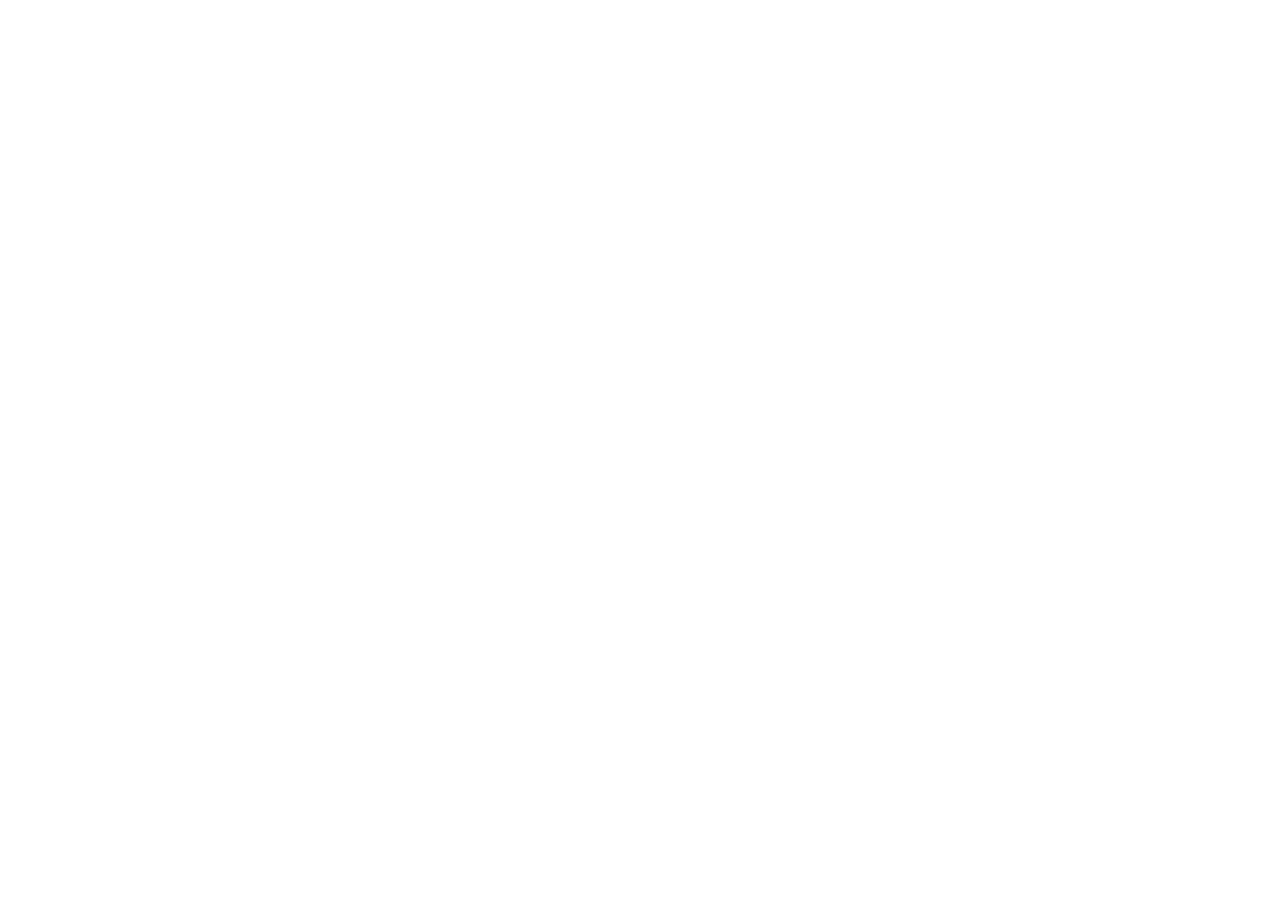
==== index.html @ 46feac41 "Redirect the old GitHub Pages address to ninefall.app The App Store listing for 1.1 still points at " ====
<!DOCTYPE html>
<html lang="en">
<head>
<meta charset="utf-8">
<meta name="viewport" content="width=device-width,initial-scale=1">
<title>Ninefall has moved to ninefall.app</title>
<link rel="canonical" href="https://ninefall.app">
<meta http-equiv="refresh" content="0; url=https://ninefall.app">
<meta name="robots" content="noindex">
<style>
  body{background:#F1E7D2;color:#3E2F26;font-family:ui-rounded,-apple-system,system-ui,sans-serif;
       display:grid;place-items:center;min-height:100vh;margin:0;text-align:center;padding:24px;line-height:1.6}
  a{color:#C86450;font-weight:800}
  @media (prefers-color-scheme:dark){body{background:#211A13;color:#F2E7D4}a{color:#E0846F}}
</style>
</head>
<body>
  <div>
    <p><strong>Ninefall lives at ninefall.app now.</strong></p>
    <p>Taking you to <a href="https://ninefall.app">ninefall.app</a>&hellip;</p>
  </div>
<script>
  // The old single-page site used #privacy and #support anchors, and the App
  // Store listing still links to them. Send those to the real pages.
  var map = { '#privacy': '/privacy', '#support': '/support' };
  var to = map[location.hash] || '';
  location.replace('https://ninefall.app' + to);
</script>
</body>
</html>
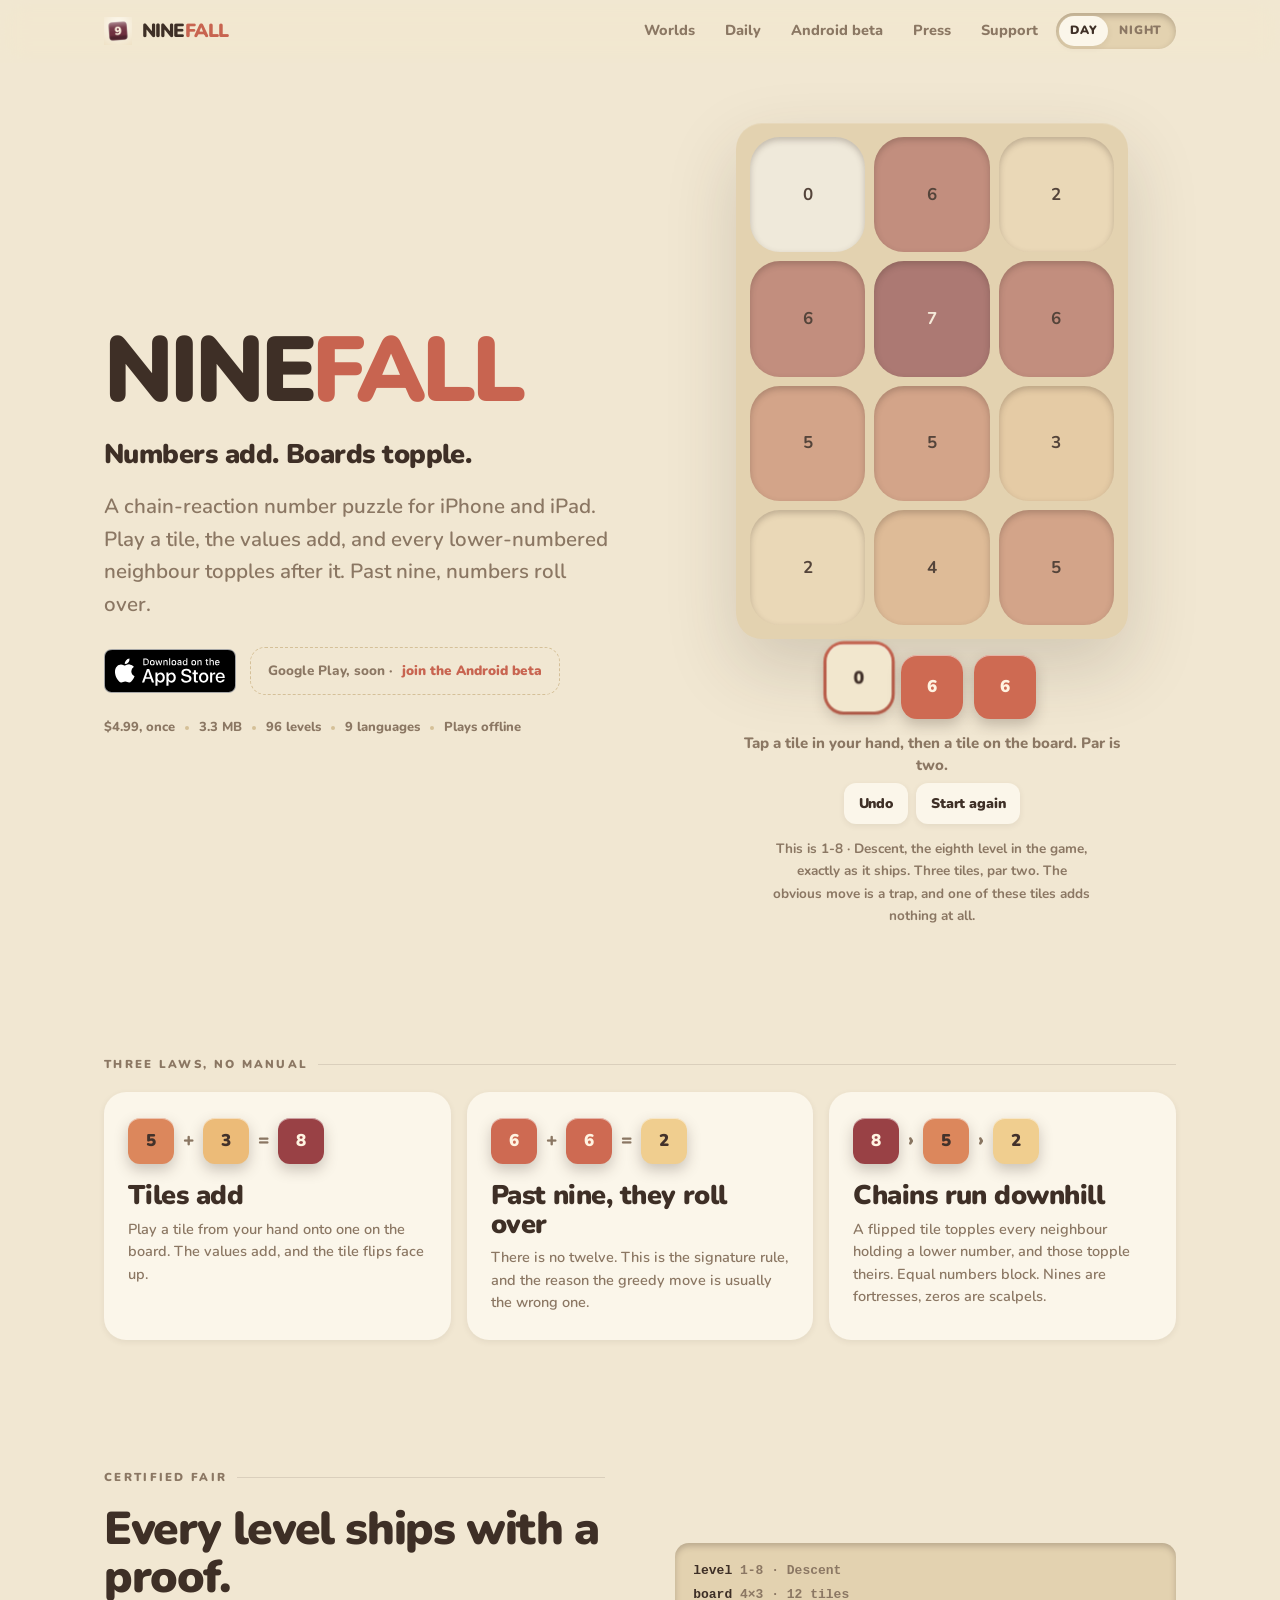
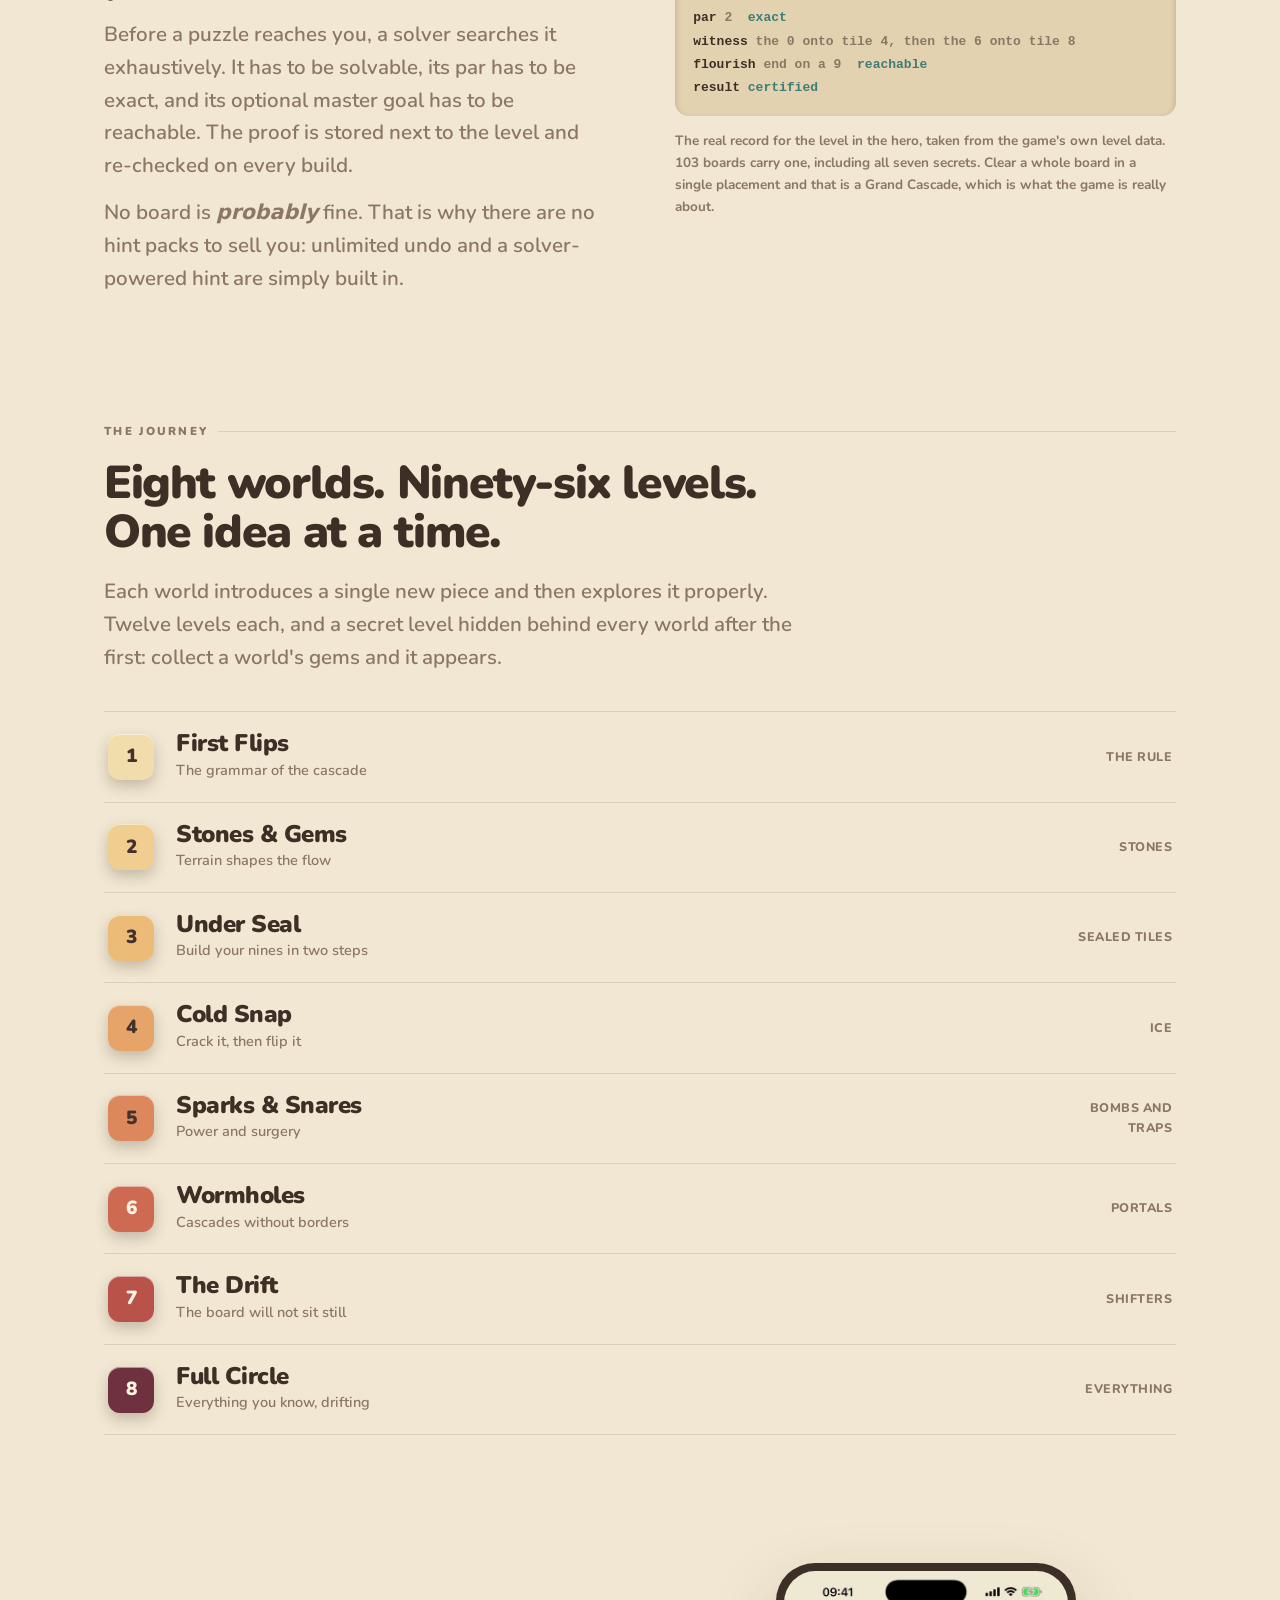
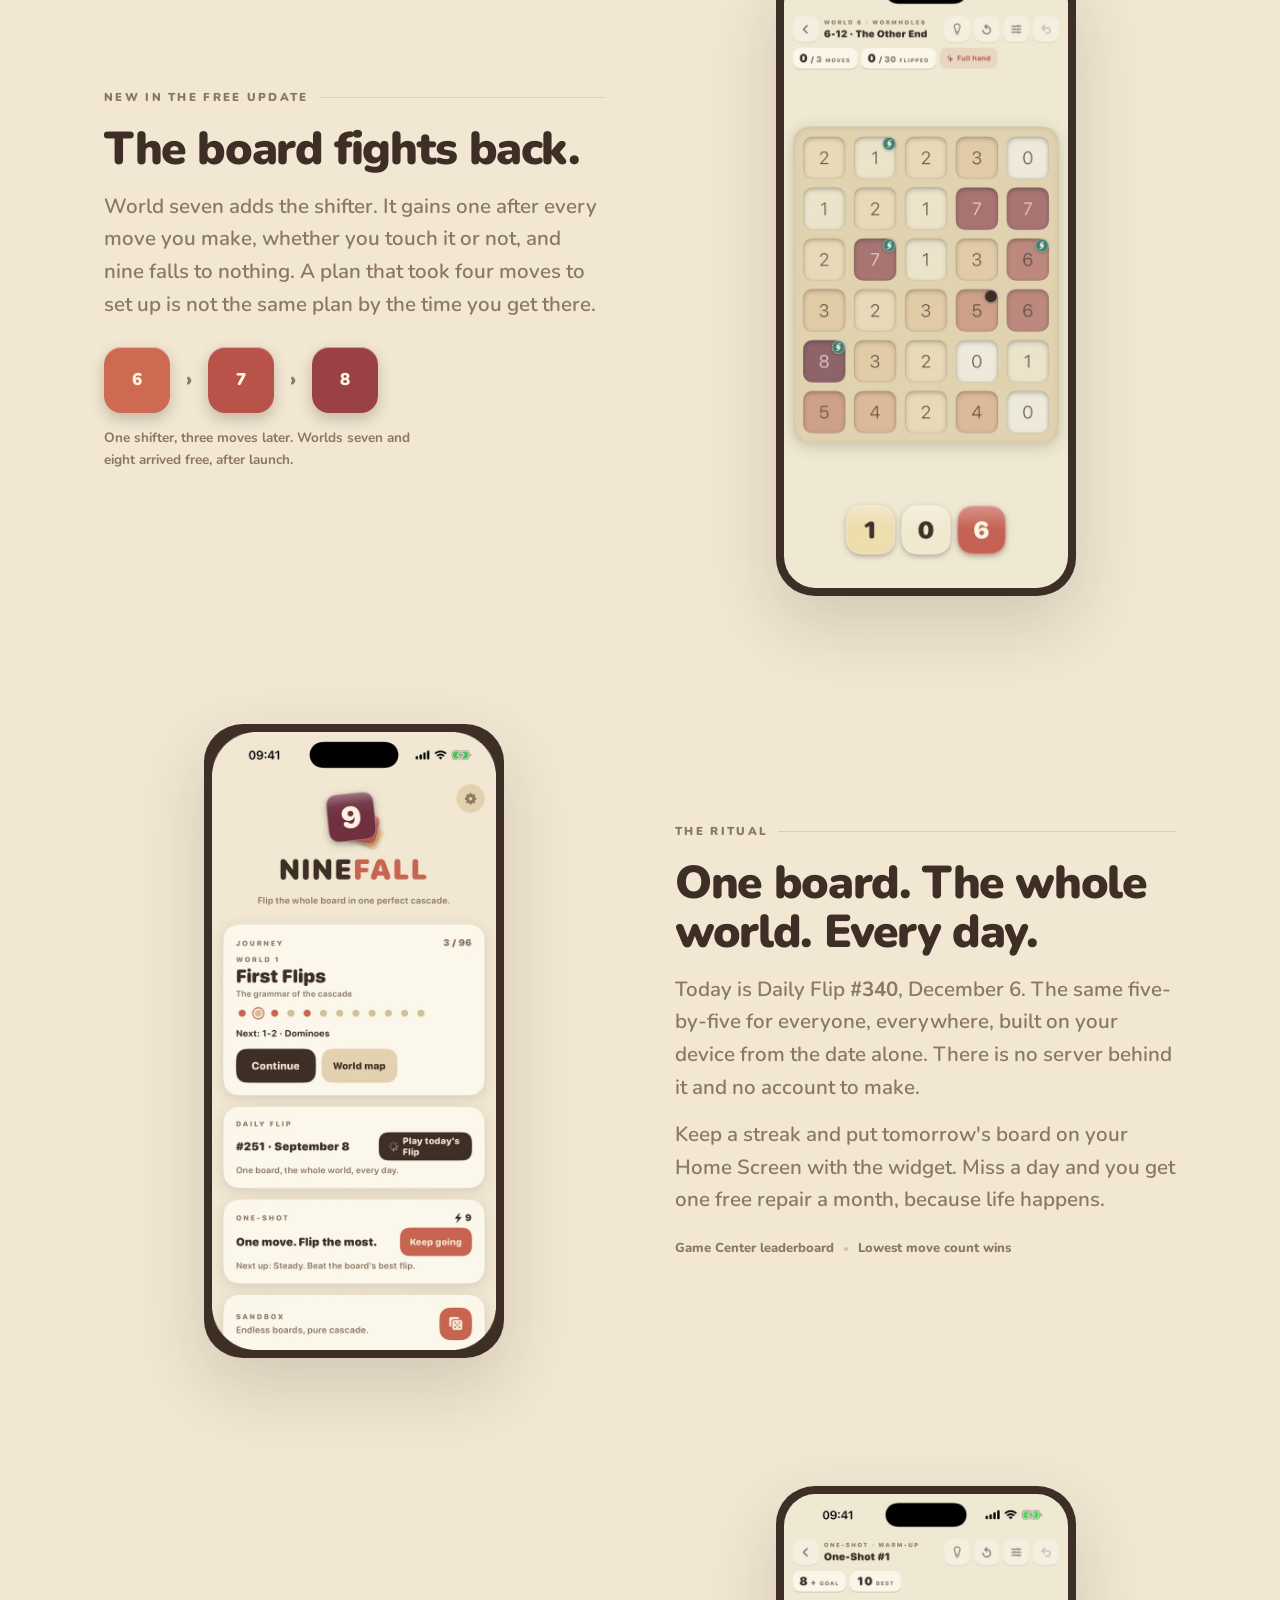
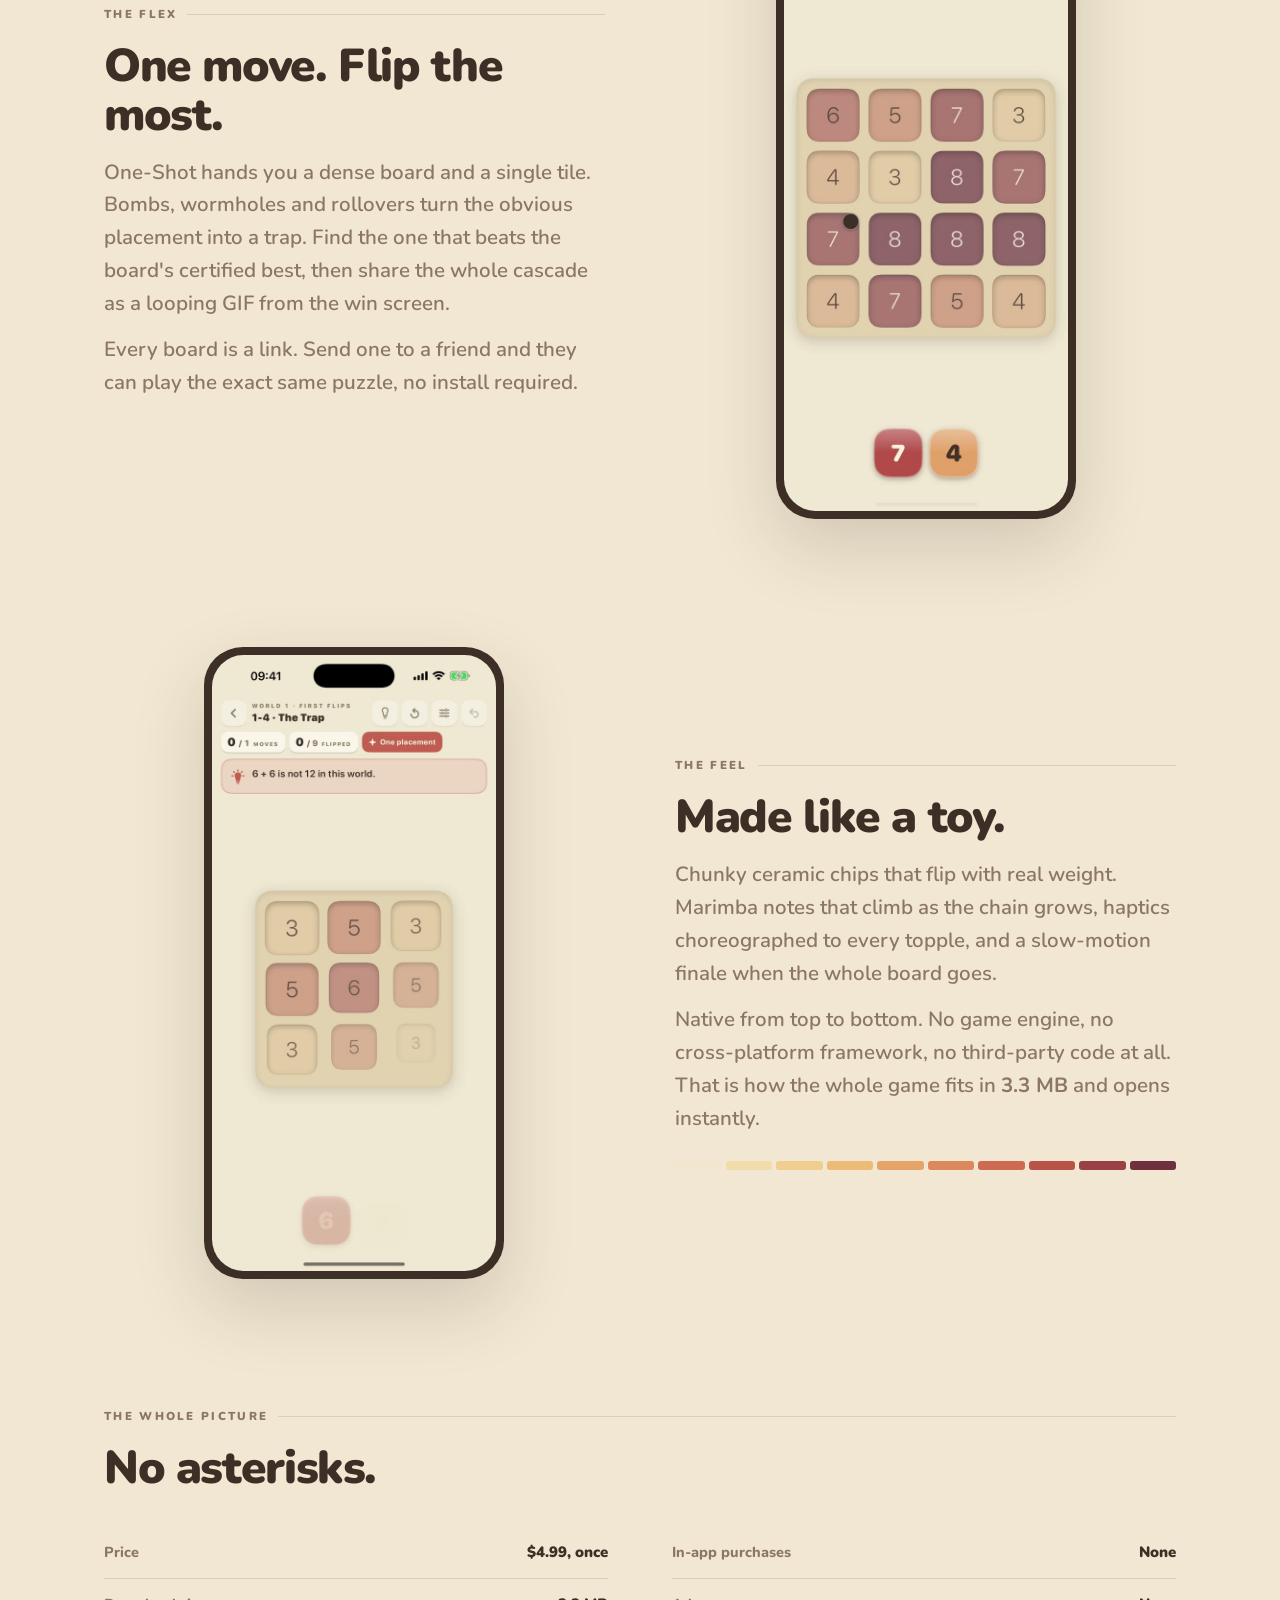
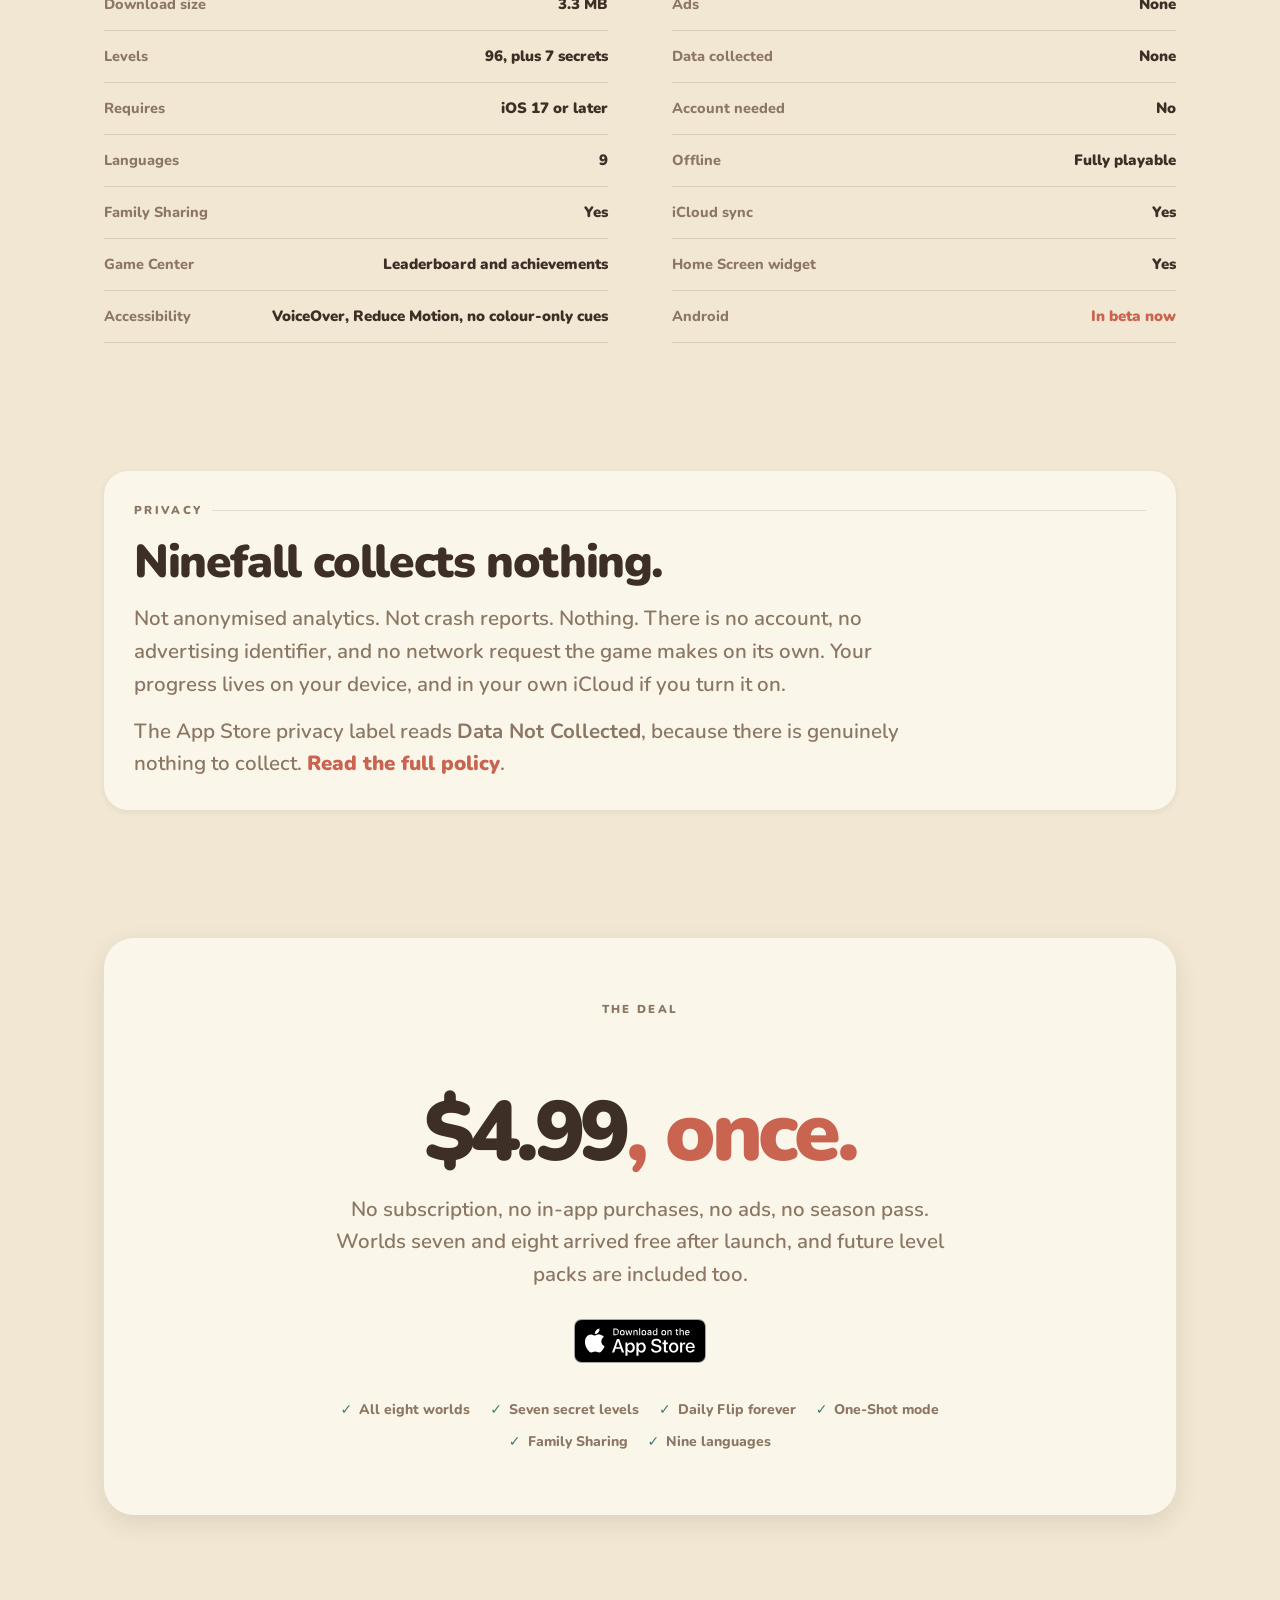
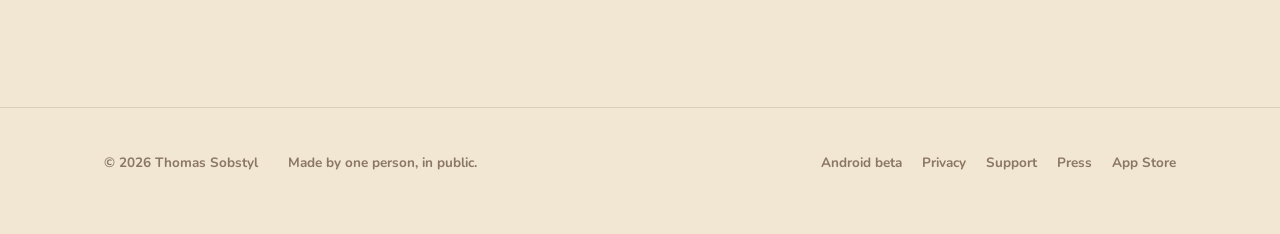
==== commit 38452333: "Give the site a real favicon /favicon.ico was a 404, and the only icon we pointed at was icon.png: t" ====
--- a/index.html
+++ b/index.html
@@ -3,28 +3,436 @@
 <head>
 <meta charset="utf-8">
 <meta name="viewport" content="width=device-width,initial-scale=1">
-<title>Ninefall has moved to ninefall.app</title>
-<link rel="canonical" href="https://ninefall.app">
-<meta http-equiv="refresh" content="0; url=https://ninefall.app">
-<meta name="robots" content="noindex">
+<title>Ninefall — numbers add, boards topple</title>
+<meta name="description" content="A chain-reaction number puzzle for iPhone and iPad. Play a tile, the values add, and every lower number topples after it. Past nine they roll over. Eight worlds, 96 certified-fair levels, a Daily Flip for the whole world. $4.99 once. No ads, no tracking, no account.">
+<link rel="canonical" href="https://ninefall.app/">
+<meta property="og:type" content="website">
+<meta property="og:site_name" content="Ninefall">
+<meta property="og:url" content="https://ninefall.app/">
+<meta property="og:title" content="Ninefall — numbers add, boards topple">
+<meta property="og:description" content="A chain-reaction number puzzle. Past nine, numbers roll over. 6 + 6 = 2. Play a real level right on the page.">
+<meta property="og:image" content="https://ninefall.app/assets/og.jpg">
+<meta name="twitter:card" content="summary_large_image">
+<meta name="theme-color" content="#F1E7D2" media="(prefers-color-scheme: light)">
+<meta name="theme-color" content="#211A13" media="(prefers-color-scheme: dark)">
+<link rel="icon" href="/favicon.ico" sizes="32x32">
+<link rel="icon" href="/favicon.svg" type="image/svg+xml">
+<link rel="apple-touch-icon" href="/apple-touch-icon.png">
+<link rel="manifest" href="/site.webmanifest">
+<link rel="preconnect" href="https://fonts.googleapis.com">
+<link rel="preconnect" href="https://fonts.gstatic.com" crossorigin>
+<link rel="stylesheet" href="https://fonts.googleapis.com/css2?family=Nunito:wght@400..900&display=swap">
+<script>document.documentElement.classList.add('js')</script>
+<link rel="stylesheet" href="/assets/site.css">
 <style>
-  body{background:#F1E7D2;color:#3E2F26;font-family:ui-rounded,-apple-system,system-ui,sans-serif;
-       display:grid;place-items:center;min-height:100vh;margin:0;text-align:center;padding:24px;line-height:1.6}
-  a{color:#C86450;font-weight:800}
-  @media (prefers-color-scheme:dark){body{background:#211A13;color:#F2E7D4}a{color:#E0846F}}
+  .hero-board{width:min(392px,100%); margin-inline:auto;}
+  .board-note{font-size:13.5px; color:var(--ink-soft); text-align:center;
+    margin-top:14px; max-width:40ch; margin-inline:auto; font-weight:700;}
+  .appstore img{height:44px; width:auto;}
+  :root[data-theme="night"] .appstore img{filter:invert(1);}
+  @media (prefers-color-scheme:dark){:root:not([data-theme="day"]) .appstore img{filter:invert(1);}}
+  .soon{transition:transform .12s ease, border-color .12s ease;}
+  .soon:hover{transform:translateY(-1px); border-color:var(--ring); color:var(--ink);}
+  .soon b{color:var(--ring); font-weight:900;}
+  .appstore{padding:0; background:none; box-shadow:none;}
+  .appstore:hover{transform:translateY(-1px); box-shadow:none;}
+  .drift-demo{display:flex; align-items:center; gap:16px; margin-top:26px;}
+  .drift-demo .tile{width:66px;}
+  .drift-demo .arrow{color:var(--ink-soft); font-weight:900; font-size:20px;}
+  .proof{font-family:ui-monospace,SFMono-Regular,Menlo,monospace; font-size:13px;
+    background:var(--panel); border-radius:14px; padding:16px 18px; color:var(--ink-soft);
+    box-shadow:var(--tile-sink); line-height:1.8; overflow-x:auto;}
+  .proof b{color:var(--ink); font-weight:700;}
+  .proof .ok{color:#3E7D74; font-weight:700;}
+  :root[data-theme="night"] .proof .ok{color:#6FB3A6;}
+  @media (prefers-color-scheme:dark){:root:not([data-theme="day"]) .proof .ok{color:#6FB3A6;}}
 </style>
 </head>
 <body>
-  <div>
-    <p><strong>Ninefall lives at ninefall.app now.</strong></p>
-    <p>Taking you to <a href="https://ninefall.app">ninefall.app</a>&hellip;</p>
-  </div>
-<script>
-  // The old single-page site used #privacy and #support anchors, and the App
-  // Store listing still links to them. Send those to the real pages.
-  var map = { '#privacy': '/privacy', '#support': '/support' };
-  var to = map[location.hash] || '';
-  location.replace('https://ninefall.app' + to);
+
+<header class="nav">
+  <div class="wrap">
+    <a class="brand" href="/">
+      <img src="/icon.png" alt="" width="28" height="28">
+      <span class="wordmark">NINE<i>FALL</i></span>
+    </a>
+    <nav>
+      <a class="hide-sm" href="#worlds">Worlds</a>
+      <a class="hide-sm" href="#daily">Daily</a>
+      <a href="/beta">Android beta</a>
+      <a href="/press">Press</a>
+      <a href="/support">Support</a>
+      <div class="theme-switch" role="group" aria-label="Theme">
+        <button data-theme="day" aria-pressed="true">Day</button>
+        <button data-theme="night" aria-pressed="false">Night</button>
+      </div>
+    </nav>
+  </div>
+</header>
+
+<!-- ============================ HERO ============================ -->
+<section class="hero">
+  <div class="wrap">
+    <div>
+      <h1 class="display wordmark">NINE<i>FALL</i></h1>
+      <p class="tagline">Numbers add. Boards topple.</p>
+      <p class="lead">A chain-reaction number puzzle for iPhone and iPad. Play a tile,
+        the values add, and every lower-numbered neighbour topples after it. Past nine,
+        numbers roll over.</p>
+      <div class="cta">
+        <a class="appstore" href="https://apps.apple.com/app/id6789261861">
+          <img src="/assets/badge-download.svg" alt="Download Ninefall on the App Store">
+        </a>
+        <a class="soon" href="/beta">Google Play, soon &middot; <b>join the Android beta</b></a>
+      </div>
+      <p class="facts">
+        <span>$4.99, once</span><span>3.3 MB</span><span>96 levels</span>
+        <span>9 languages</span><span>Plays offline</span>
+      </p>
+    </div>
+
+    <div>
+      <div class="hero-board" id="hero-board"></div>
+      <p class="board-note">This is <b>1&#8209;8 &middot; Descent</b>, the eighth level in
+        the game, exactly as it ships. Three tiles, par two. The obvious move is a
+        trap, and one of these tiles adds nothing at all.</p>
+    </div>
+  </div>
+</section>
+
+<!-- ============================ THE LAWS ============================ -->
+<section id="rules">
+  <div class="wrap">
+    <p class="eyebrow rv">Three laws, no manual</p>
+    <div class="laws rv">
+      <div class="law">
+        <div class="sum" aria-hidden="true">
+          <span class="tile is-flipped" data-tile="5"></span><span class="op">+</span>
+          <span class="tile is-flipped" data-tile="3"></span><span class="op">=</span>
+          <span class="tile is-flipped" data-tile="8"></span>
+        </div>
+        <h3 class="h3">Tiles add</h3>
+        <p>Play a tile from your hand onto one on the board. The values add, and the
+          tile flips face up.</p>
+      </div>
+      <div class="law">
+        <div class="sum" aria-hidden="true">
+          <span class="tile is-flipped" data-tile="6"></span><span class="op">+</span>
+          <span class="tile is-flipped" data-tile="6"></span><span class="op">=</span>
+          <span class="tile is-flipped" data-tile="2"></span>
+        </div>
+        <h3 class="h3">Past nine, they roll over</h3>
+        <p>There is no twelve. This is the signature rule, and the reason the greedy
+          move is usually the wrong one.</p>
+      </div>
+      <div class="law">
+        <div class="sum" aria-hidden="true">
+          <span class="tile is-flipped" data-tile="8"></span><span class="op">&rsaquo;</span>
+          <span class="tile is-flipped" data-tile="5"></span><span class="op">&rsaquo;</span>
+          <span class="tile is-flipped" data-tile="2"></span>
+        </div>
+        <h3 class="h3">Chains run downhill</h3>
+        <p>A flipped tile topples every neighbour holding a lower number, and those
+          topple theirs. Equal numbers block. Nines are fortresses, zeros are scalpels.</p>
+      </div>
+    </div>
+  </div>
+</section>
+
+<!-- ============================ CERTIFIED FAIR ============================ -->
+<section>
+  <div class="wrap band">
+    <div class="rv">
+      <p class="eyebrow">Certified fair</p>
+      <h2 class="h2">Every level ships with a proof.</h2>
+      <p class="lead" style="margin-top:16px">Before a puzzle reaches you, a solver
+        searches it exhaustively. It has to be solvable, its par has to be exact, and
+        its optional master goal has to be reachable. The proof is stored next to the
+        level and re-checked on every build.</p>
+      <p class="lead" style="margin-top:14px">No board is <em>probably</em> fine. That
+        is why there are no hint packs to sell you: unlimited undo and a solver-powered
+        hint are simply built in.</p>
+    </div>
+    <div class="rv">
+      <div class="proof">
+        <div><b>level</b> 1-8 &middot; Descent</div>
+        <div><b>board</b> 4&times;3 &middot; 12 tiles</div>
+        <div><b>par</b> 2 &nbsp;<span class="ok">exact</span></div>
+        <div><b>witness</b> the 0 onto tile 4, then the 6 onto tile 8</div>
+        <div><b>flourish</b> end on a 9 &nbsp;<span class="ok">reachable</span></div>
+        <div><b>result</b> <span class="ok">certified</span></div>
+      </div>
+      <p class="board-note" style="text-align:left; max-width:none">The real record for
+        the level in the hero, taken from the game's own level data. 103 boards carry
+        one, including all seven secrets. Clear a whole board in a single placement and
+        that is a <b>Grand Cascade</b>, which is what the game is really about.</p>
+    </div>
+  </div>
+</section>
+
+<!-- ============================ WORLDS ============================ -->
+<section id="worlds">
+  <div class="wrap">
+    <p class="eyebrow rv">The journey</p>
+    <h2 class="h2 rv">Eight worlds. Ninety-six levels.<br>One idea at a time.</h2>
+    <p class="lead rv" style="margin-top:18px; max-width:58ch">Each world introduces a
+      single new piece and then explores it properly. Twelve levels each, and a secret
+      level hidden behind every world after the first: collect a world's gems and it
+      appears.</p>
+
+    <div class="worlds rv" style="margin-top:38px">
+      <div class="world"><span class="no" data-tile="1">1</span>
+        <div><h3 class="h3">First Flips</h3><p class="tag">The grammar of the cascade</p></div>
+        <p class="mech">The rule</p></div>
+      <div class="world"><span class="no" data-tile="2">2</span>
+        <div><h3 class="h3">Stones &amp; Gems</h3><p class="tag">Terrain shapes the flow</p></div>
+        <p class="mech">Stones</p></div>
+      <div class="world"><span class="no" data-tile="3">3</span>
+        <div><h3 class="h3">Under Seal</h3><p class="tag">Build your nines in two steps</p></div>
+        <p class="mech">Sealed tiles</p></div>
+      <div class="world"><span class="no" data-tile="4">4</span>
+        <div><h3 class="h3">Cold Snap</h3><p class="tag">Crack it, then flip it</p></div>
+        <p class="mech">Ice</p></div>
+      <div class="world"><span class="no" data-tile="5">5</span>
+        <div><h3 class="h3">Sparks &amp; Snares</h3><p class="tag">Power and surgery</p></div>
+        <p class="mech">Bombs and traps</p></div>
+      <div class="world"><span class="no" data-tile="6">6</span>
+        <div><h3 class="h3">Wormholes</h3><p class="tag">Cascades without borders</p></div>
+        <p class="mech">Portals</p></div>
+      <div class="world"><span class="no" data-tile="7">7</span>
+        <div><h3 class="h3">The Drift</h3><p class="tag">The board will not sit still</p></div>
+        <p class="mech">Shifters</p></div>
+      <div class="world"><span class="no" data-tile="9">8</span>
+        <div><h3 class="h3">Full Circle</h3><p class="tag">Everything you know, drifting</p></div>
+        <p class="mech">Everything</p></div>
+    </div>
+  </div>
+</section>
+
+<!-- ============================ THE DRIFT ============================ -->
+<section>
+  <div class="wrap band reverse">
+    <div class="band-media rv">
+      <div class="device"><video src="/assets/worlds.mp4" poster="/assets/worlds-poster.jpg"
+        muted loop playsinline preload="none" aria-label="A cascade running across a wormhole board"></video></div>
+    </div>
+    <div class="rv">
+      <p class="eyebrow">New in the free update</p>
+      <h2 class="h2">The board fights back.</h2>
+      <p class="lead" style="margin-top:16px">World seven adds the shifter. It gains one
+        after every move you make, whether you touch it or not, and nine falls to nothing.
+        A plan that took four moves to set up is not the same plan by the time you get there.</p>
+      <div class="drift-demo" aria-hidden="true">
+        <span class="tile is-flipped" id="drift-a" data-tile="5"></span>
+        <span class="arrow">&rsaquo;</span>
+        <span class="tile is-flipped" id="drift-b" data-tile="6"></span>
+        <span class="arrow">&rsaquo;</span>
+        <span class="tile is-flipped" id="drift-c" data-tile="7"></span>
+      </div>
+      <p class="board-note" style="text-align:left; margin-left:0">One shifter, three
+        moves later. Worlds seven and eight arrived free, after launch.</p>
+    </div>
+  </div>
+</section>
+
+<!-- ============================ DAILY ============================ -->
+<section id="daily">
+  <div class="wrap band">
+    <div class="band-media rv">
+      <div class="device"><img src="/assets/screen-home.webp" width="620" height="1348"
+        alt="The Ninefall home screen: Journey, Daily Flip, One-Shot and Sandbox" loading="lazy"></div>
+    </div>
+    <div class="rv">
+      <p class="eyebrow">The ritual</p>
+      <h2 class="h2">One board. The whole world. Every day.</h2>
+      <p class="lead" style="margin-top:16px">Today is Daily Flip
+        <b data-daily-number>#251</b>, <span data-daily-date>September 8</span>. The same
+        five-by-five for everyone, everywhere, built on your device from the date alone.
+        There is no server behind it and no account to make.</p>
+      <p class="lead" style="margin-top:14px">Keep a streak and put tomorrow's board on
+        your Home Screen with the widget. Miss a day and you get one free repair a month,
+        because life happens.</p>
+      <p class="facts" style="margin-top:22px">
+        <span>Game Center leaderboard</span><span>Lowest move count wins</span>
+      </p>
+    </div>
+  </div>
+</section>
+
+<!-- ============================ ONE-SHOT ============================ -->
+<section>
+  <div class="wrap band reverse">
+    <div class="band-media rv">
+      <div class="device"><video src="/assets/oneshot.mp4" poster="/assets/oneshot-poster.jpg"
+        muted loop playsinline preload="none" aria-label="One-Shot mode: a single placement clearing a dense board"></video></div>
+    </div>
+    <div class="rv">
+      <p class="eyebrow">The flex</p>
+      <h2 class="h2">One move. Flip the most.</h2>
+      <p class="lead" style="margin-top:16px">One-Shot hands you a dense board and a
+        single tile. Bombs, wormholes and rollovers turn the obvious placement into a
+        trap. Find the one that beats the board's certified best, then share the whole
+        cascade as a looping GIF from the win screen.</p>
+      <p class="lead" style="margin-top:14px">Every board is a link. Send one to a friend
+        and they can play the exact same puzzle, no install required.</p>
+    </div>
+  </div>
+</section>
+
+<!-- ============================ CRAFT ============================ -->
+<section>
+  <div class="wrap band">
+    <div class="band-media rv">
+      <div class="device"><video src="/assets/toy.mp4" poster="/assets/toy-poster.jpg"
+        muted loop playsinline preload="none" aria-label="Close-up of ceramic tiles flipping"></video></div>
+    </div>
+    <div class="rv">
+      <p class="eyebrow">The feel</p>
+      <h2 class="h2">Made like a toy.</h2>
+      <p class="lead" style="margin-top:16px">Chunky ceramic chips that flip with real
+        weight. Marimba notes that climb as the chain grows, haptics choreographed to
+        every topple, and a slow-motion finale when the whole board goes.</p>
+      <p class="lead" style="margin-top:14px">Native from top to bottom. No game engine,
+        no cross-platform framework, no third-party code at all. That is how the whole
+        game fits in <b>3.3 MB</b> and opens instantly.</p>
+      <div class="ramp" style="margin-top:26px" aria-hidden="true"></div>
+    </div>
+  </div>
+</section>
+
+<!-- ============================ SPEC ============================ -->
+<section>
+  <div class="wrap">
+    <p class="eyebrow rv">The whole picture</p>
+    <h2 class="h2 rv" style="margin-bottom:34px">No asterisks.</h2>
+    <dl class="spec rv">
+      <div><dt>Price</dt><dd>$4.99, once</dd></div>
+      <div><dt>In-app purchases</dt><dd>None</dd></div>
+      <div><dt>Download size</dt><dd>3.3 MB</dd></div>
+      <div><dt>Ads</dt><dd>None</dd></div>
+      <div><dt>Levels</dt><dd>96, plus 7 secrets</dd></div>
+      <div><dt>Data collected</dt><dd>None</dd></div>
+      <div><dt>Requires</dt><dd>iOS 17 or later</dd></div>
+      <div><dt>Account needed</dt><dd>No</dd></div>
+      <div><dt>Languages</dt><dd>9</dd></div>
+      <div><dt>Offline</dt><dd>Fully playable</dd></div>
+      <div><dt>Family Sharing</dt><dd>Yes</dd></div>
+      <div><dt>iCloud sync</dt><dd>Yes</dd></div>
+      <div><dt>Game Center</dt><dd>Leaderboard and achievements</dd></div>
+      <div><dt>Home Screen widget</dt><dd>Yes</dd></div>
+      <div><dt>Accessibility</dt><dd>VoiceOver, Reduce Motion, no colour-only cues</dd></div>
+      <div><dt>Android</dt><dd><a href="/beta" style="color:var(--ring)">In beta now</a></dd></div>
+    </dl>
+  </div>
+</section>
+
+<!-- ============================ PRIVACY ============================ -->
+<section>
+  <div class="wrap">
+    <div class="panel rv">
+      <p class="eyebrow">Privacy</p>
+      <h2 class="h2" style="max-width:22ch">Ninefall collects nothing.</h2>
+      <p class="lead" style="margin-top:16px; max-width:64ch">Not anonymised analytics.
+        Not crash reports. Nothing. There is no account, no advertising identifier, and
+        no network request the game makes on its own. Your progress lives on your device,
+        and in your own iCloud if you turn it on.</p>
+      <p class="lead" style="margin-top:14px; max-width:64ch">The App Store privacy label
+        reads <b>Data Not Collected</b>, because there is genuinely nothing to collect.
+        <a href="/privacy" style="color:var(--ring); font-weight:900">Read the full policy</a>.</p>
+    </div>
+  </div>
+</section>
+
+<!-- ============================ BUY ============================ -->
+<section>
+  <div class="wrap">
+    <div class="buy rv">
+      <p class="eyebrow">The deal</p>
+      <p class="amount">$4.99<span class="accent">, once.</span></p>
+      <p class="lead" style="margin:18px auto 0; max-width:52ch">No subscription, no
+        in-app purchases, no ads, no season pass. Worlds seven and eight arrived free
+        after launch, and future level packs are included too.</p>
+      <div class="cta" style="justify-content:center; margin-top:28px">
+        <a class="appstore" href="https://apps.apple.com/app/id6789261861">
+          <img src="/assets/badge-download.svg" alt="Download Ninefall on the App Store">
+        </a>
+      </div>
+      <ul>
+        <li>All eight worlds</li><li>Seven secret levels</li><li>Daily Flip forever</li>
+        <li>One-Shot mode</li><li>Family Sharing</li><li>Nine languages</li>
+      </ul>
+    </div>
+  </div>
+</section>
+
+<footer>
+  <div class="wrap">
+    <span>&copy; 2026 Thomas Sobstyl</span>
+    <span>Made by one person, in public.</span>
+    <nav>
+      <a href="/beta">Android beta</a>
+      <a href="/privacy">Privacy</a>
+      <a href="/support">Support</a>
+      <a href="/press">Press</a>
+      <a href="https://apps.apple.com/app/id6789261861">App Store</a>
+    </nav>
+  </div>
+</footer>
+
+<script type="application/ld+json">
+{"@context":"https://schema.org","@type":"SoftwareApplication","name":"Ninefall",
+"applicationCategory":"GameApplication","operatingSystem":"iOS 17.0 or later",
+"description":"A chain-reaction number puzzle. Numbers add, past nine they roll over, and every lower-numbered neighbour topples after them.",
+"url":"https://ninefall.app/","installUrl":"https://apps.apple.com/app/id6789261861",
+"fileSize":"3.3 MB","softwareVersion":"1.1","inLanguage":["en","ja","zh-Hans","zh-Hant","ko","de","fr","es","pt-BR"],
+"author":{"@type":"Person","name":"Thomas Sobstyl"},
+"offers":{"@type":"Offer","price":"4.99","priceCurrency":"USD"}}
+</script>
+
+<script type="module">
+  import { initAll } from '/assets/site.js';
+  import { mountBoard } from '/assets/board.js';
+  import { RAMP } from '/assets/engine.js';
+
+  initAll();
+
+  // Static illustration tiles pick their colours from the same ramp as the game.
+  document.querySelectorAll('[data-tile]').forEach((el) => {
+    const v = +el.dataset.tile;
+    el.style.setProperty('--v', RAMP.flipped[v]);
+    el.style.setProperty('--vi', RAMP.inkFlipped(v));
+    if (!el.classList.contains('no') && !el.querySelector('.face')) {
+      el.innerHTML = `<span class="face up">${v}</span>`;
+    }
+  });
+
+  // The 0-to-9 value ramp, used as a rule.
+  document.querySelectorAll('.ramp').forEach((el) => {
+    el.innerHTML = RAMP.flipped.map((c) => `<span style="--c:${c}"></span>`).join('');
+  });
+
+  // 1-8 · Descent, straight out of Campaign.swift. Par 2 with a spare tile in
+  // hand, so it takes two or three placements and rewards a look before a tap.
+  mountBoard(document.getElementById('hero-board'), {
+    rows: 4, cols: 3,
+    cellSpecs: ['0','6','2','6','7','6','5','5','3','2','4','5'],
+    hand: [0, 6, 6], par: 2, flourish: 'finishOnNine',
+  }, { intro: 'Tap a tile in your hand, then a tile on the board. Par is two.' });
+
+  // The shifter, ticking once per move.
+  if (!matchMedia('(prefers-reduced-motion: reduce)').matches) {
+    const cells = ['drift-a','drift-b','drift-c'].map((id) => document.getElementById(id));
+    let n = 5;
+    setInterval(() => {
+      n = (n + 1) % 10;
+      cells.forEach((el, k) => {
+        const v = (n + k) % 10;
+        el.style.setProperty('--v', RAMP.flipped[v]);
+        el.style.setProperty('--vi', RAMP.inkFlipped(v));
+        el.querySelector('.face').textContent = v;
+      });
+    }, 1500);
+  }
 </script>
 </body>
 </html>
--- a/assets/site.css
+++ b/assets/site.css
@@ -0,0 +1,341 @@
+/* ==========================================================================
+   Ninefall — ninefall.app
+   Palette and tile treatment are lifted verbatim from the shipping app
+   (ios/Ninefall/Theme.swift, TileViews.swift). The chips are physical
+   objects; only the room's light changes between Day and Night.
+   ========================================================================== */
+
+:root{
+  /* Warm Workshop, Day (Theme.light) */
+  --paper:#F1E7D2;  --panel:#E3D2B0;  --panel-edge:#D5C098;  --card:#FBF6EA;
+  --ink:#3E2F26;    --ink-soft:#8B7763; --ring:#C86450;
+  --hair:rgba(62,47,38,.13);
+  --shadow-s:0 2px 6px rgba(62,47,38,.08);
+  --shadow-m:0 8px 24px rgba(62,47,38,.11);
+  --shadow-l:0 28px 70px rgba(62,47,38,.17);
+  --tile-sink:inset 0 3px 6px rgba(62,47,38,.26);
+  --tile-rise:0 6px 14px rgba(62,47,38,.25), inset 0 1px 0 rgba(255,255,255,.5);
+
+  /* The value ramp — luminance-monotonic, identical in both themes. */
+  --v0:#F2E7CE; --v1:#F1DCAC; --v2:#F0CE8F; --v3:#ECBB78; --v4:#E6A468;
+  --v5:#DC875C; --v6:#CE6A52; --v7:#B95349; --v8:#994145; --v9:#6F303F;
+  --m0:#EFE9DA; --m1:#EDE2C9; --m2:#EAD8B7; --m3:#E5CBA5; --m4:#DEBB97;
+  --m5:#D3A489; --m6:#C28E7E; --m7:#AC7973; --m8:#92686B; --m9:#6E555D;
+  --stone-top:#93846F; --stone-bottom:#6E6152;
+
+  --measure:1120px;
+  --step:clamp(72px,10vw,132px);   /* vertical rhythm between sections */
+}
+
+:root[data-theme="night"]{
+  --paper:#211A13;  --panel:#2E251A;  --panel-edge:#3C3122;  --card:#2B231B;
+  --ink:#F2E7D4;    --ink-soft:#A6957F; --ring:#E0846F;
+  --hair:rgba(242,231,212,.14);
+  --shadow-s:0 2px 6px rgba(0,0,0,.3);
+  --shadow-m:0 8px 24px rgba(0,0,0,.4);
+  --shadow-l:0 28px 70px rgba(0,0,0,.55);
+  --tile-sink:inset 0 3px 7px rgba(0,0,0,.45);
+  --tile-rise:0 6px 16px rgba(0,0,0,.45), inset 0 1px 0 rgba(255,255,255,.22);
+}
+@media (prefers-color-scheme: dark){
+  :root:not([data-theme="day"]){
+    --paper:#211A13;  --panel:#2E251A;  --panel-edge:#3C3122;  --card:#2B231B;
+    --ink:#F2E7D4;    --ink-soft:#A6957F; --ring:#E0846F;
+    --hair:rgba(242,231,212,.14);
+    --shadow-s:0 2px 6px rgba(0,0,0,.3);
+    --shadow-m:0 8px 24px rgba(0,0,0,.4);
+    --shadow-l:0 28px 70px rgba(0,0,0,.55);
+    --tile-sink:inset 0 3px 7px rgba(0,0,0,.45);
+    --tile-rise:0 6px 16px rgba(0,0,0,.45), inset 0 1px 0 rgba(255,255,255,.22);
+  }
+}
+
+/* ---------- reset ---------- */
+*,*::before,*::after{box-sizing:border-box;}
+*{margin:0;}
+html{-webkit-text-size-adjust:100%;}
+body{
+  background:var(--paper); color:var(--ink);
+  font-family:Nunito,ui-rounded,"SF Pro Rounded",-apple-system,system-ui,sans-serif;
+  font-size:17px; line-height:1.65; font-weight:600;
+  -webkit-font-smoothing:antialiased; text-rendering:optimizeLegibility;
+  overflow-x:hidden;
+}
+img,video,svg{display:block; max-width:100%; height:auto;}
+button{font:inherit; color:inherit; background:none; border:0; cursor:pointer;}
+a{color:inherit; text-decoration:none;}
+:focus-visible{outline:3px solid var(--ring); outline-offset:3px; border-radius:6px;}
+
+/* ---------- type ---------- */
+h1,h2,h3,h4{font-weight:900; line-height:1.06; letter-spacing:-.02em;}
+.display{font-size:clamp(46px,8.4vw,92px); letter-spacing:-.045em; line-height:.92;}
+.h2{font-size:clamp(29px,4.3vw,46px); letter-spacing:-.03em;}
+.h3{font-size:clamp(21px,2.5vw,27px); letter-spacing:-.02em;}
+.eyebrow{
+  font-size:11.5px; font-weight:900; letter-spacing:.2em; text-transform:uppercase;
+  color:var(--ink-soft); display:flex; align-items:center; gap:10px; margin-bottom:18px;
+}
+.eyebrow::after{content:""; flex:1; height:1px; background:var(--hair);}
+.lead{font-size:clamp(17.5px,2vw,20.5px); color:var(--ink-soft); line-height:1.6;}
+.soft{color:var(--ink-soft);}
+.accent{color:var(--ring);}
+p + p{margin-top:.85em;}
+strong{font-weight:900; color:var(--ink);}
+
+/* the wordmark, set live: Nunito Black, -4.5% tracking, two-tone */
+.wordmark{font-weight:900; letter-spacing:-.045em; line-height:1; white-space:nowrap;}
+.wordmark i{font-style:normal; color:var(--ring);}
+
+/* ---------- layout ---------- */
+.wrap{max-width:var(--measure); margin-inline:auto; padding-inline:24px;}
+section{padding-block:calc(var(--step)/2);}
+.rule{height:1px; background:var(--hair); border:0; margin:0;}
+
+/* ---------- site chrome ---------- */
+.nav{
+  position:sticky; top:0; z-index:50; background:color-mix(in srgb,var(--paper) 88%,transparent);
+  backdrop-filter:saturate(180%) blur(14px); border-bottom:1px solid transparent;
+  transition:border-color .3s ease;
+}
+.nav.stuck{border-bottom-color:var(--hair);}
+.nav .wrap{display:flex; align-items:center; gap:18px; height:62px;}
+.nav .brand{display:flex; align-items:center; gap:10px; font-size:19px;}
+.nav .brand img{width:28px; height:28px;}
+.nav nav{margin-left:auto; display:flex; align-items:center; gap:6px;}
+.nav nav a{
+  padding:7px 12px; border-radius:10px; font-size:14.5px; font-weight:800; color:var(--ink-soft);
+}
+.nav nav a:hover{color:var(--ink); background:var(--card);}
+
+/* ---------- chips & buttons ---------- */
+.chip{
+  display:inline-flex; align-items:center; gap:7px; padding:7px 13px; border-radius:999px;
+  background:var(--card); box-shadow:var(--shadow-s); font-size:12.5px; font-weight:800;
+  letter-spacing:.02em; color:var(--ink-soft); white-space:nowrap;
+}
+.btn{
+  display:inline-flex; align-items:center; justify-content:center; gap:9px;
+  padding:14px 22px; border-radius:16px; font-weight:900; font-size:16px;
+  letter-spacing:-.01em; transition:transform .12s ease, box-shadow .12s ease;
+}
+.btn-primary{background:var(--ink); color:var(--paper); box-shadow:0 4px 0 var(--panel-edge);}
+.btn-primary:hover{transform:translateY(-1px); box-shadow:0 5px 0 var(--panel-edge);}
+.btn-primary:active{transform:translateY(2px); box-shadow:0 2px 0 var(--panel-edge);}
+.btn-ghost{background:var(--card); color:var(--ink); box-shadow:var(--shadow-s);}
+.btn-ghost:hover{transform:translateY(-1px); box-shadow:var(--shadow-m);}
+.btn-sm{padding:9px 15px; font-size:14px; border-radius:12px;}
+
+/* Day / Night switch, named after the app's own themes */
+.theme-switch{
+  display:inline-flex; padding:3px; border-radius:999px; background:var(--panel);
+  box-shadow:var(--tile-sink);
+}
+.theme-switch button{
+  padding:5px 11px; border-radius:999px; font-size:12px; font-weight:900;
+  letter-spacing:.06em; text-transform:uppercase; color:var(--ink-soft);
+}
+.theme-switch button[aria-pressed="true"]{background:var(--card); color:var(--ink); box-shadow:var(--shadow-s);}
+
+/* ---------- tiles ---------- */
+.tile{
+  position:relative; aspect-ratio:1; border-radius:26%;
+  display:grid; place-items:center; font-weight:900; font-variant-numeric:tabular-nums;
+  transform-style:preserve-3d; transition:transform .42s cubic-bezier(.2,.85,.3,1);
+  background:transparent; user-select:none;
+}
+.tile .face{
+  position:absolute; inset:0; display:grid; place-items:center;
+  border-radius:26%; backface-visibility:hidden; -webkit-backface-visibility:hidden;
+}
+.tile .down{ /* unflipped: sunken into the board, flat and chalky */
+  background:var(--m); color:var(--mi); box-shadow:var(--tile-sink); font-weight:700;
+}
+.tile .up{   /* flipped: an enamelled chip, raised with a rim light */
+  background:var(--v); color:var(--vi); box-shadow:var(--tile-rise);
+  transform:rotateY(180deg);
+}
+.tile.is-flipped{transform:rotateY(180deg);}
+.tile.stone .down{
+  background:linear-gradient(160deg,var(--stone-top),var(--stone-bottom));
+  color:transparent; box-shadow:var(--tile-sink);
+}
+.tile.gem .down::after{
+  content:""; position:absolute; top:9%; right:9%; width:16%; height:16%;
+  background:#3E7D74; border-radius:3px; transform:rotate(45deg);
+}
+.tile.is-target{outline:3px solid var(--ring); outline-offset:3px;}
+.tile.is-ghost .down{filter:brightness(1.06);}
+.tile.playable{cursor:pointer;}
+.tile.playable:hover{filter:brightness(1.04);}
+
+/* ---------- the board ---------- */
+.board-shell{
+  background:var(--panel); border-radius:26px; padding:14px;
+  box-shadow:var(--shadow-l), inset 0 1px 0 rgba(255,255,255,.14);
+}
+.board{display:grid; gap:9px;}
+.rack{display:flex; gap:11px; justify-content:center; margin-top:16px; min-height:64px;}
+.rack .tile{width:62px; cursor:pointer; transition:transform .18s ease, box-shadow .18s ease;}
+.rack .tile .up{transform:none;}          /* hand tiles always show their face */
+.rack .tile.sel{transform:translateY(-9px) scale(1.05);}
+.rack .tile.sel .up{box-shadow:var(--tile-rise),0 0 0 3px var(--ring);}
+.rack .slot{width:62px; aspect-ratio:1; border-radius:26%; box-shadow:var(--tile-sink);
+  background:var(--panel); opacity:.5;}
+
+.demo-status{
+  min-height:2.9em; margin-top:14px; text-align:center; font-size:15px;
+  font-weight:800; color:var(--ink-soft); line-height:1.45;
+}
+.demo-status b{color:var(--ink);} .demo-status .win{color:var(--ring);}
+.demo-bar{display:flex; gap:8px; justify-content:center; margin-top:6px;}
+
+/* ---------- hero ---------- */
+.hero{padding-top:clamp(28px,5vw,60px);}
+.hero .wrap{
+  display:grid; grid-template-columns:minmax(0,1.02fr) minmax(0,.98fr);
+  gap:clamp(32px,6vw,76px); align-items:center;
+}
+.hero .display{margin:14px 0 0;}
+.hero .tagline{font-size:clamp(20px,2.7vw,27px); font-weight:900; letter-spacing:-.02em; margin-top:16px;}
+.hero .lead{margin-top:12px; max-width:44ch;}
+.hero .cta{display:flex; align-items:center; gap:14px; flex-wrap:wrap; margin-top:26px;}
+.facts{
+  display:flex; flex-wrap:wrap; gap:8px 10px; margin-top:22px;
+  font-size:13px; font-weight:800; color:var(--ink-soft);
+}
+.facts span{display:flex; align-items:center; gap:10px;}
+.facts span+span::before{content:""; width:4px; height:4px; border-radius:50%; background:var(--panel-edge);}
+
+.appstore{
+  display:inline-flex; align-items:center; gap:11px; padding:12px 20px 12px 17px;
+  border-radius:15px; background:var(--ink); color:var(--paper);
+  box-shadow:0 4px 0 var(--panel-edge); transition:transform .12s ease, box-shadow .12s ease;
+}
+.appstore:hover{transform:translateY(-1px); box-shadow:0 5px 0 var(--panel-edge);}
+.appstore:active{transform:translateY(2px); box-shadow:0 2px 0 var(--panel-edge);}
+.appstore svg{width:26px; height:26px; fill:currentColor; flex:none;}
+.appstore .l1{display:block; font-size:10.5px; font-weight:800; letter-spacing:.09em;
+  text-transform:uppercase; opacity:.72; line-height:1.25;}
+.appstore .l2{display:block; font-size:17px; font-weight:900; letter-spacing:-.02em; line-height:1.15;}
+
+.soon{
+  display:inline-flex; align-items:center; gap:9px; padding:12px 17px; border-radius:15px;
+  border:1.5px dashed var(--panel-edge); color:var(--ink-soft); font-size:13.5px; font-weight:800;
+}
+
+/* ---------- value ramp, used as a rule ---------- */
+.ramp{display:flex; gap:4px; margin:0;}
+.ramp span{
+  flex:1; height:9px; border-radius:3px; background:var(--c);
+}
+
+/* ---------- generic two-column band ---------- */
+.band{display:grid; grid-template-columns:repeat(2,minmax(0,1fr)); gap:clamp(30px,5.5vw,72px); align-items:center;}
+.band.reverse .band-media{order:2;}
+
+/* ---------- laws ---------- */
+.laws{display:grid; grid-template-columns:repeat(3,1fr); gap:16px;}
+.law{background:var(--card); border-radius:22px; padding:26px 24px; box-shadow:var(--shadow-s);}
+.law .sum{display:flex; align-items:center; gap:9px; margin-bottom:18px;}
+.law .sum .tile{width:46px;}
+.law .sum .op{font-size:19px; font-weight:900; color:var(--ink-soft);}
+.law h3{margin-bottom:7px;}
+.law p{font-size:14.5px; color:var(--ink-soft); line-height:1.55;}
+
+/* ---------- worlds index ---------- */
+.worlds{border-top:1px solid var(--hair);}
+.world{
+  display:grid; grid-template-columns:auto 1fr auto; gap:22px; align-items:center;
+  padding:19px 4px; border-bottom:1px solid var(--hair);
+}
+.world .no{
+  width:46px; aspect-ratio:1; border-radius:26%; display:grid; place-items:center;
+  background:var(--v); color:var(--vi); font-weight:900; font-size:19px;
+  box-shadow:var(--tile-rise); flex:none;
+}
+.world h3{font-size:clamp(19px,2.2vw,24px);}
+.world .tag{font-size:14.5px; color:var(--ink-soft); margin-top:2px;}
+.world .mech{font-size:12.5px; font-weight:800; color:var(--ink-soft); text-align:right;
+  letter-spacing:.04em; text-transform:uppercase; max-width:15ch;}
+.world.locked .no{background:var(--panel); color:var(--ink-soft); box-shadow:var(--tile-sink);}
+
+/* ---------- spec sheet ---------- */
+.spec{display:grid; grid-template-columns:repeat(2,minmax(0,1fr)); gap:0 clamp(30px,5vw,64px);}
+.spec div{display:flex; justify-content:space-between; gap:20px; align-items:baseline;
+  padding:13px 0; border-bottom:1px solid var(--hair);}
+.spec dt{font-weight:800; color:var(--ink-soft); font-size:14.5px;}
+.spec dd{font-weight:900; text-align:right; font-size:15px;}
+
+/* ---------- device frame ---------- */
+.device{
+  width:min(300px,74vw); margin-inline:auto; border-radius:13% / 6%;
+  background:var(--ink); padding:8px; box-shadow:var(--shadow-l);
+}
+.device img,.device video{border-radius:11% / 5.2%; width:100%;}
+
+/* ---------- pricing ---------- */
+.buy{background:var(--card); border-radius:30px; padding:clamp(36px,5.5vw,62px) 30px; text-align:center;
+  box-shadow:var(--shadow-m);}
+.eyebrow.centred,.buy .eyebrow{justify-content:center;}
+.eyebrow.centred::after,.buy .eyebrow::after{display:none;}
+.buy .amount{font-size:clamp(50px,8.5vw,84px); font-weight:900; letter-spacing:-.05em; line-height:1;}
+.buy ul{list-style:none; padding:0; margin:26px auto 0; max-width:640px;
+  display:flex; flex-wrap:wrap; gap:9px 20px; justify-content:center;
+  font-size:14px; font-weight:800; color:var(--ink-soft);}
+.buy li::before{content:"✓"; color:#3E7D74; font-weight:900; margin-right:7px;}
+
+/* ---------- panels / footer ---------- */
+.panel{background:var(--card); border-radius:24px; padding:30px 30px; box-shadow:var(--shadow-s);}
+footer{padding-block:44px 60px; border-top:1px solid var(--hair); margin-top:var(--step);}
+footer .wrap{display:flex; flex-wrap:wrap; gap:18px 30px; align-items:center;
+  font-size:13.5px; font-weight:700; color:var(--ink-soft);}
+footer nav{display:flex; gap:20px; margin-left:auto; flex-wrap:wrap;}
+footer a:hover{color:var(--ink);}
+
+/* ---------- prose (privacy / support / press) ---------- */
+.prose{max-width:70ch;}
+.prose h2{font-size:clamp(23px,3vw,30px); margin:44px 0 14px;}
+.prose h3{font-size:19px; margin:30px 0 8px;}
+.prose p,.prose li{color:var(--ink-soft); font-size:16.5px;}
+.prose ul{padding-left:22px; margin-top:10px;}
+.prose li{margin-bottom:7px;}
+.prose a{color:var(--ring); font-weight:800; text-decoration:underline; text-underline-offset:3px;}
+.prose .updated{font-size:13.5px; font-weight:800;}
+
+/* ---------- reveal ---------- */
+/* Progressive enhancement: without JS the `js` class is never set, so nothing
+   is ever hidden. */
+.js .rv{opacity:0; transform:translateY(22px);
+  transition:opacity .75s ease,transform .75s cubic-bezier(.2,.7,.2,1);}
+.js .rv.in{opacity:1; transform:none;}
+
+@media (prefers-reduced-motion:reduce){
+  html{scroll-behavior:auto;}
+  .js .rv{opacity:1; transform:none; transition:none;}
+  .tile{transition:none;}
+  *{animation:none !important;}
+}
+
+/* ---------- responsive ---------- */
+@media (max-width:900px){
+  .hero .wrap{grid-template-columns:1fr; gap:44px;}
+  .band,.band.reverse{grid-template-columns:1fr;}
+  .band.reverse .band-media{order:0;}
+  .laws{grid-template-columns:1fr;}
+  .spec{grid-template-columns:1fr;}
+  .nav nav a.hide-sm{display:none;}
+}
+@media (max-width:620px){
+  /* The nav links live in the footer too, so drop them rather than let them
+     collide with the wordmark. */
+  .nav nav a{display:none;}
+  .facts{gap:6px 16px;}
+  .facts span+span::before{display:none;}
+}
+@media (max-width:560px){
+  body{font-size:16.5px;}
+  .world{grid-template-columns:auto 1fr; gap:16px; padding:16px 2px;}
+  .world .mech{display:none;}
+  .rack .tile,.rack .slot{width:54px;}
+  .buy{padding-inline:22px;}
+}
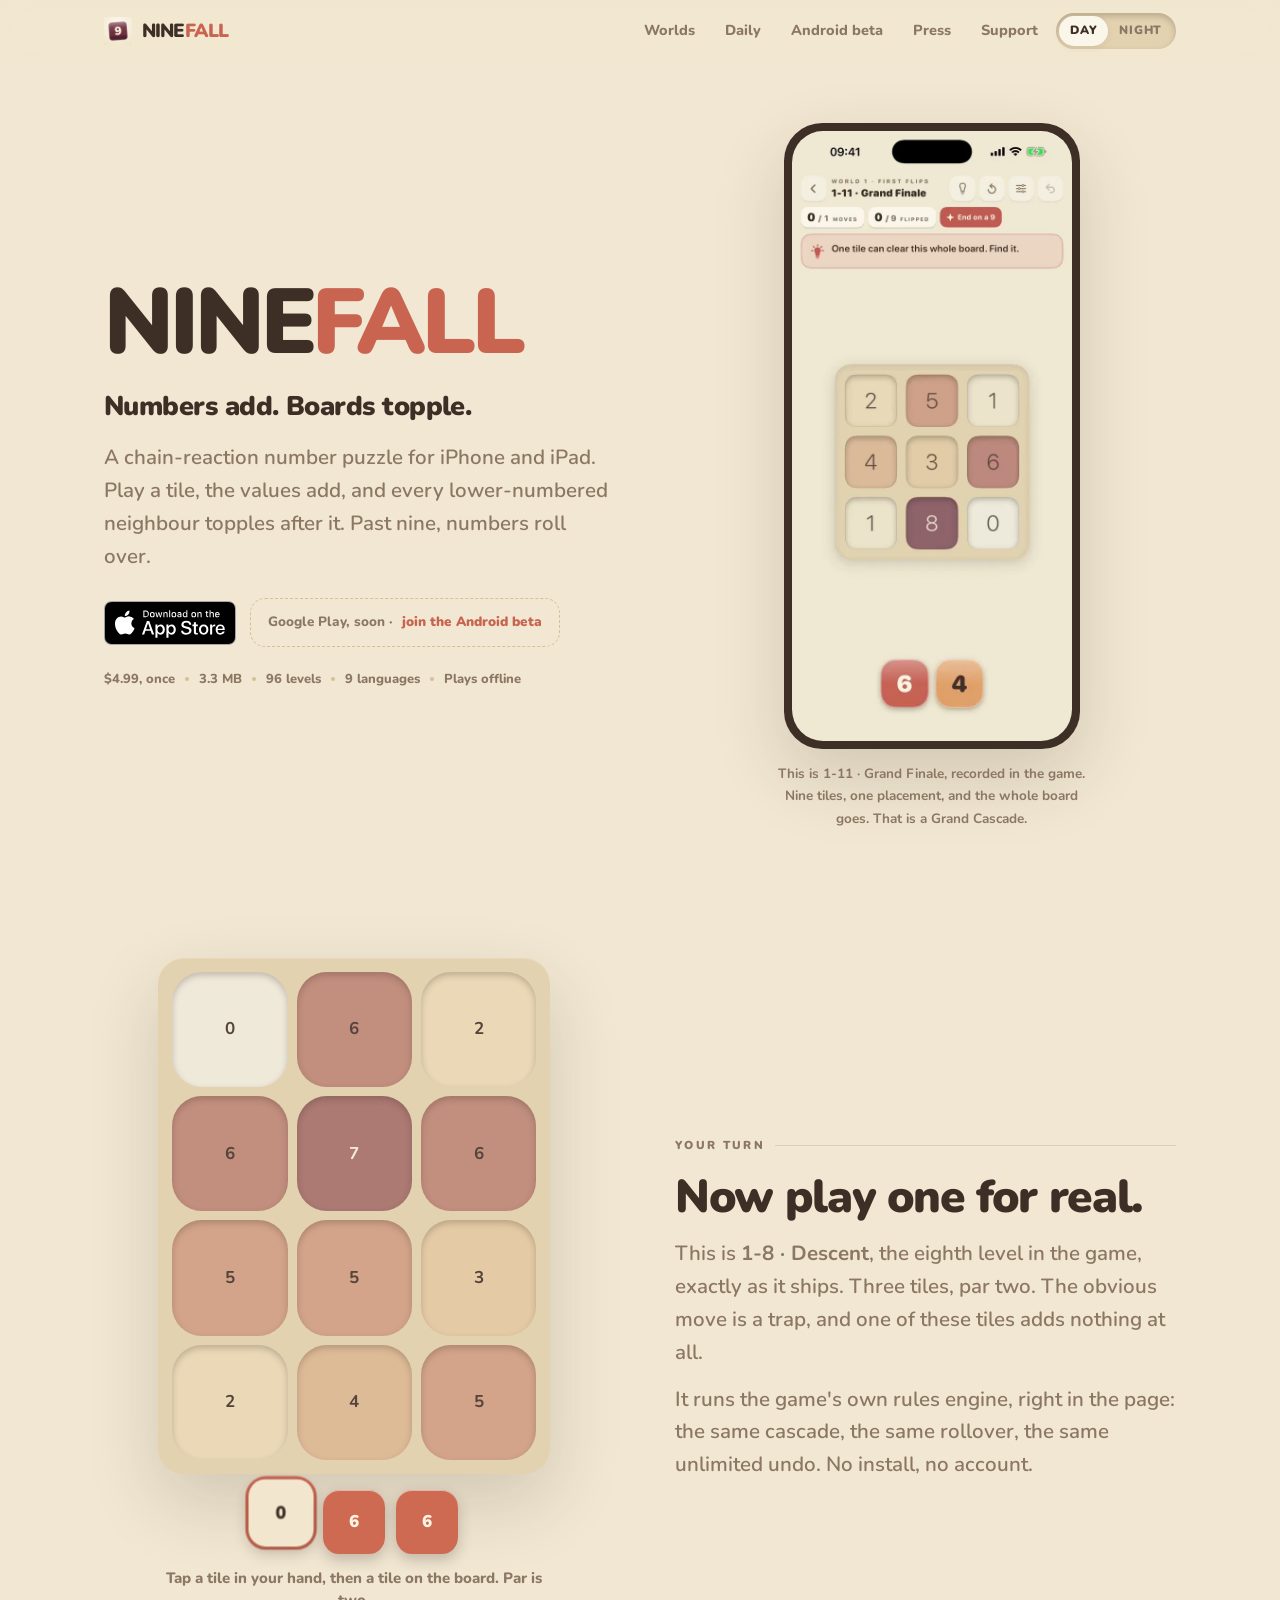
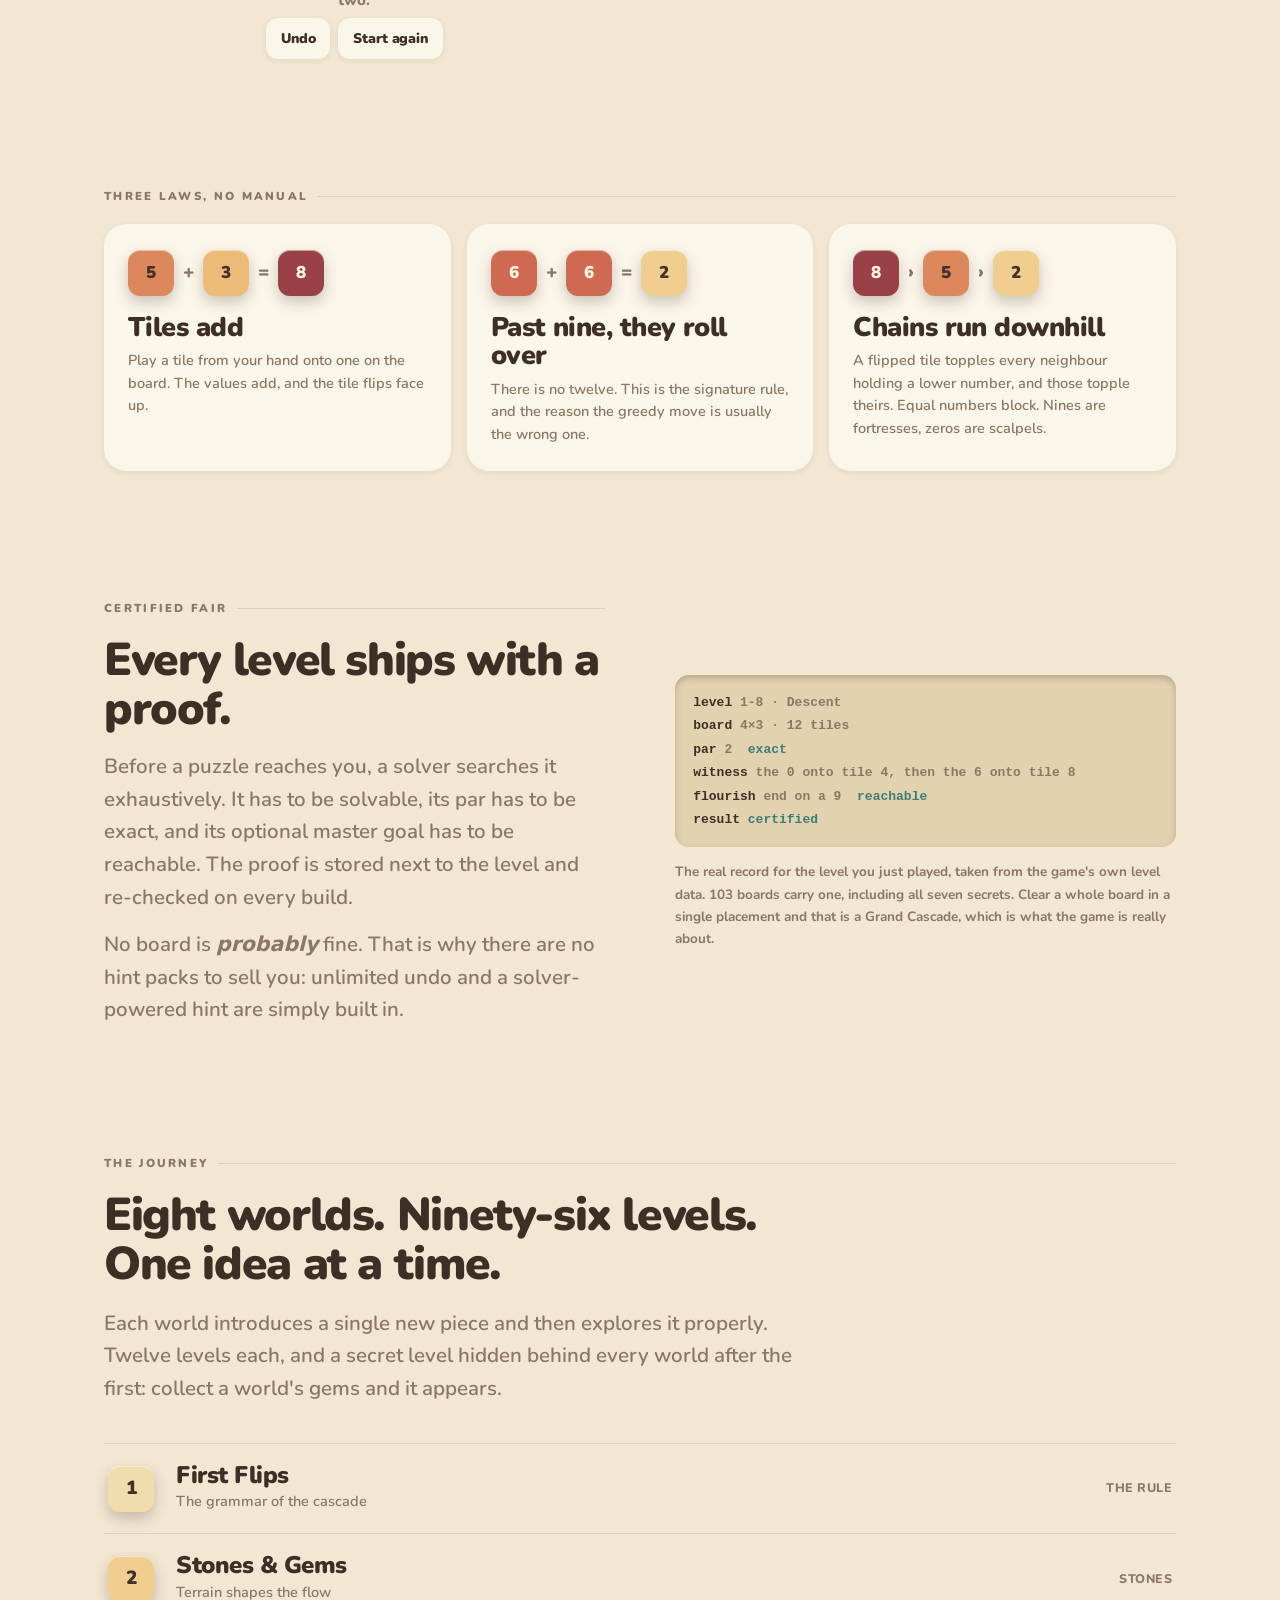
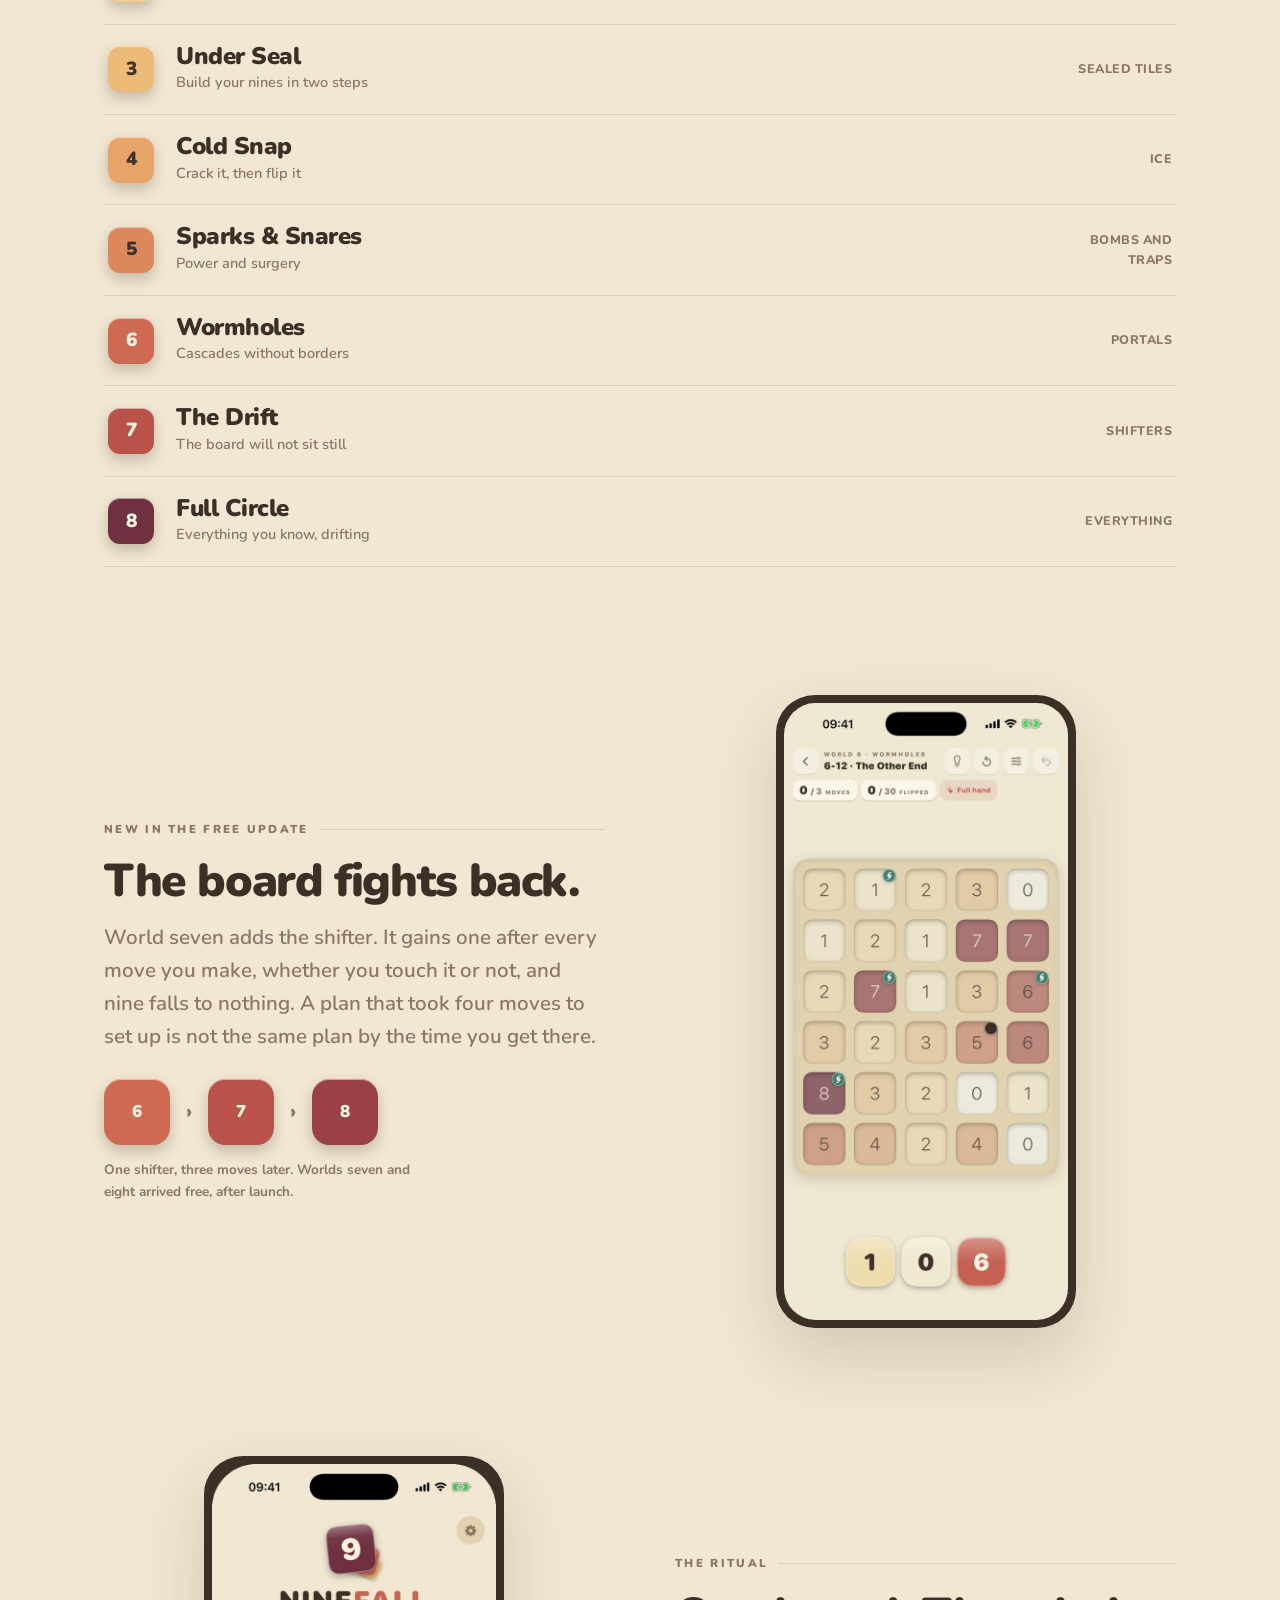
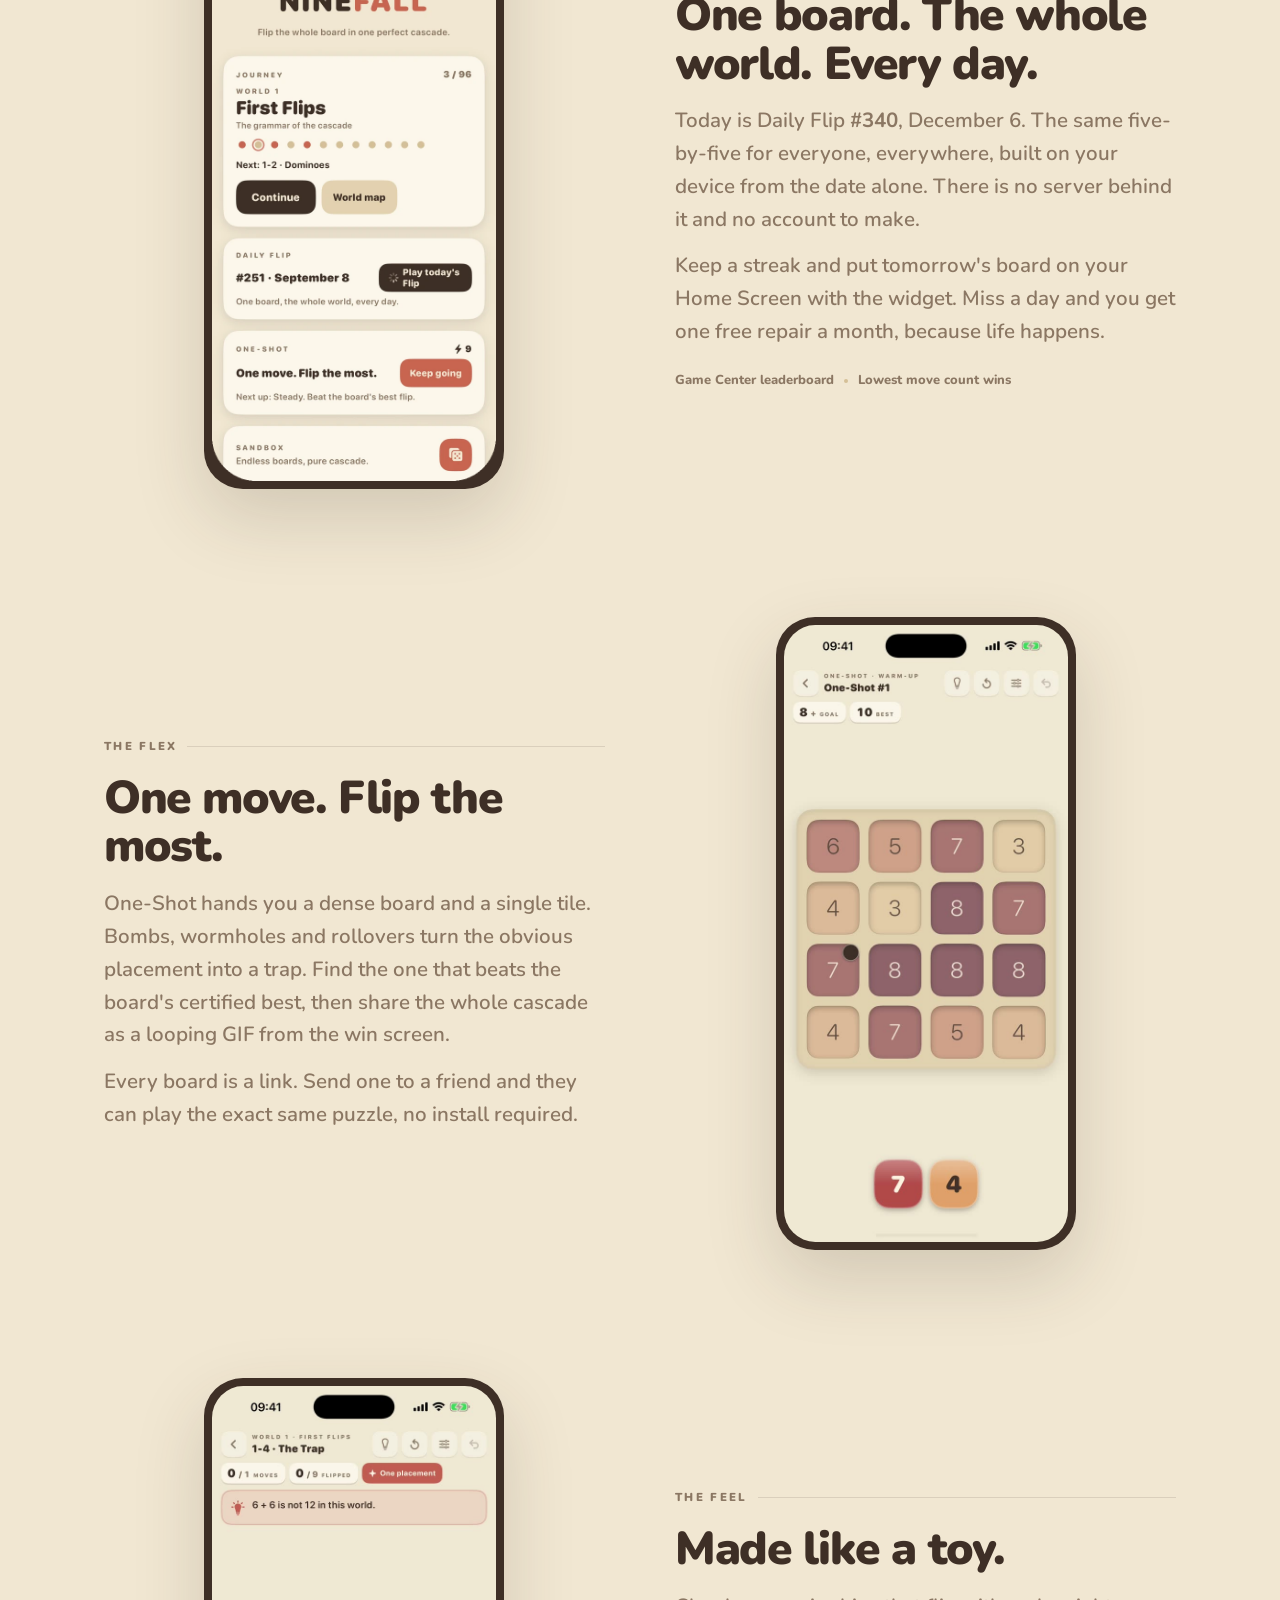
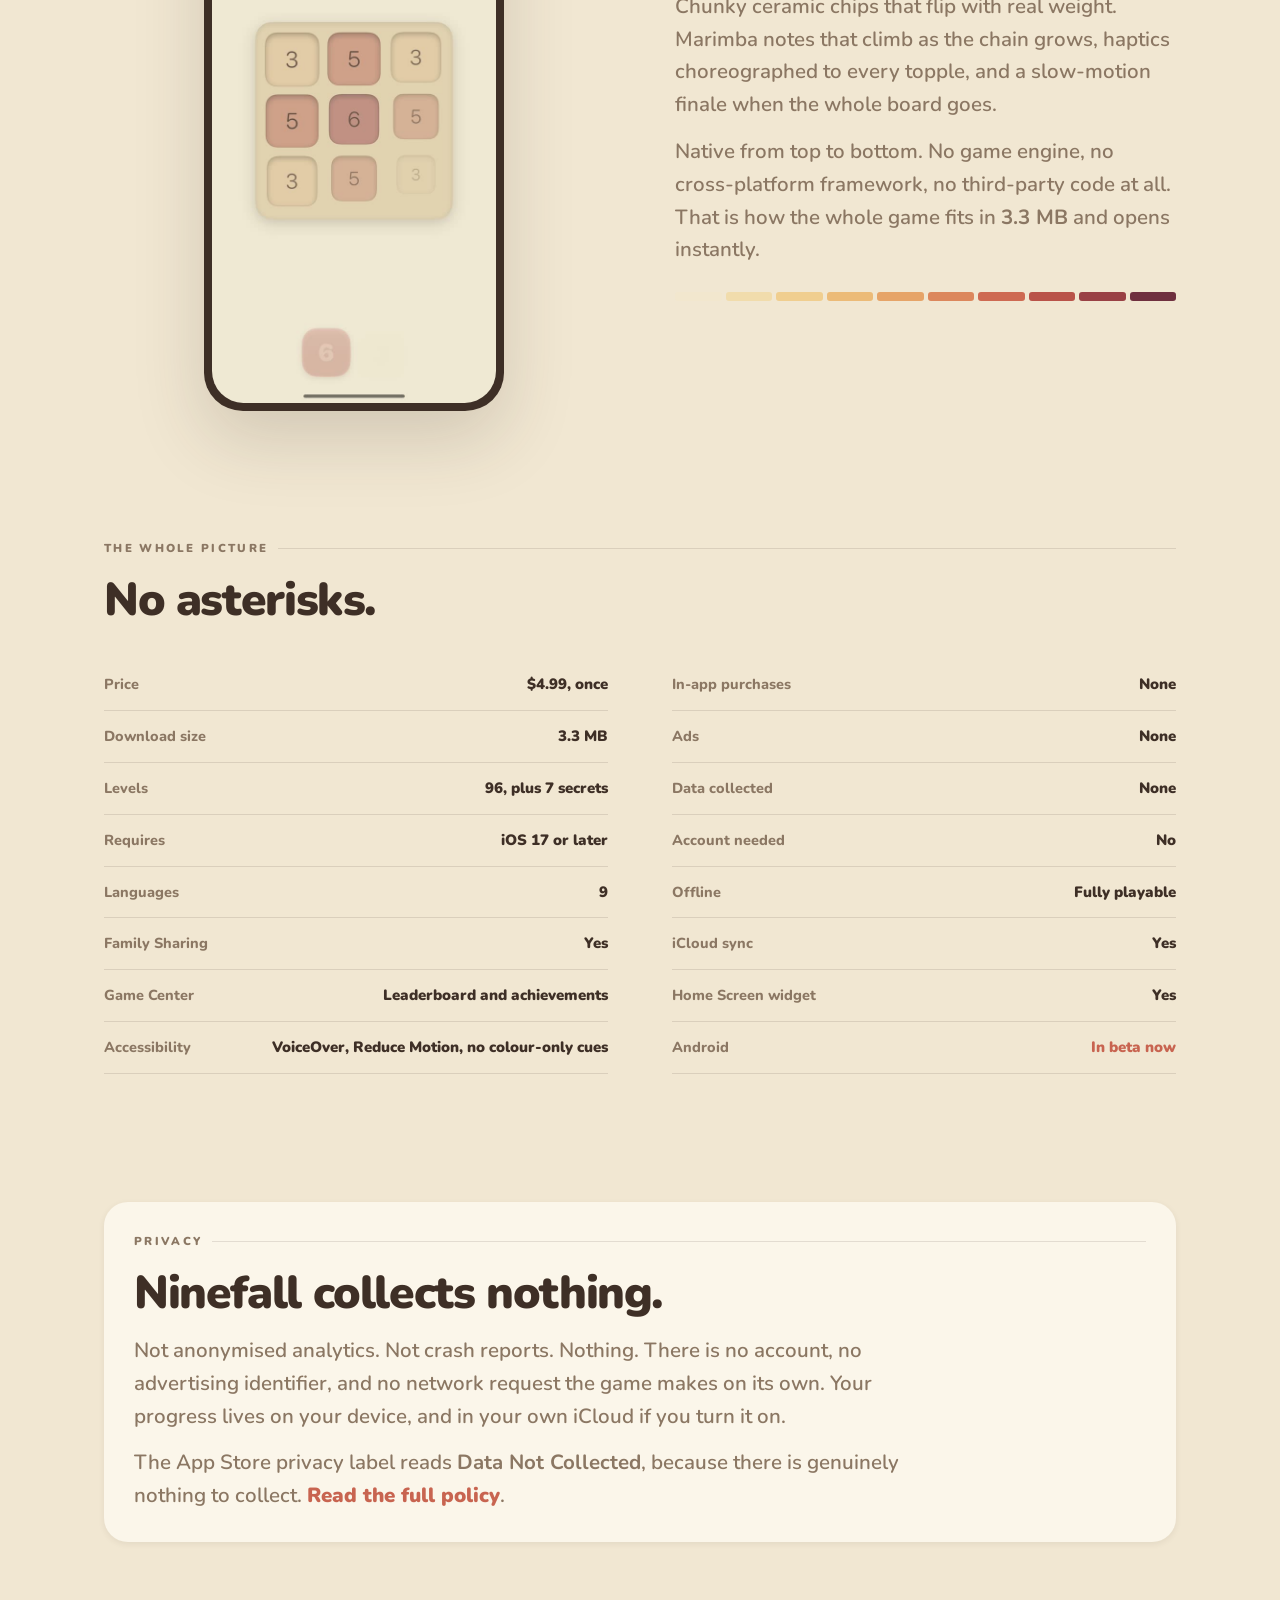
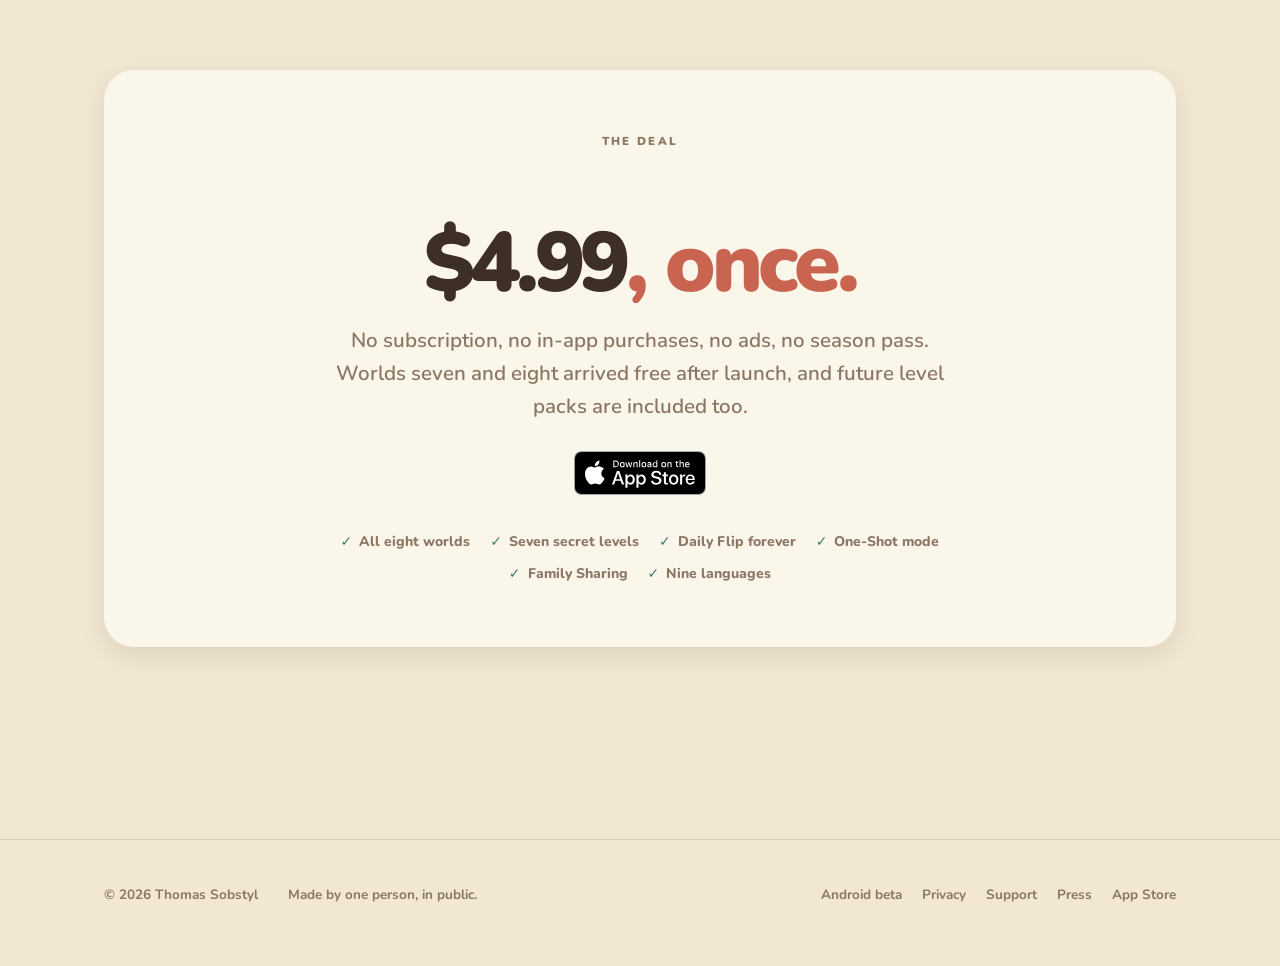
==== commit 99241b48: "Open on the game playing itself, not a board sitting still The hero was the playable 1-8 Descent boa" ====
--- a/index.html
+++ b/index.html
@@ -25,7 +25,12 @@
 <script>document.documentElement.classList.add('js')</script>
 <link rel="stylesheet" href="/assets/site.css">
 <style>
-  .hero-board{width:min(392px,100%); margin-inline:auto;}
+  .try-board{width:min(392px,100%); margin-inline:auto;}
+  .hero .device{width:min(318px,74vw);}
+  /* Two-column hero: keep the whole phone, and its caption, above the fold. */
+  @media (min-width:901px){
+    .hero .device{width:min(318px, max(230px, calc((100vh - 250px) / 2.19)));}
+  }
   .board-note{font-size:13.5px; color:var(--ink-soft); text-align:center;
     margin-top:14px; max-width:40ch; margin-inline:auto; font-weight:700;}
   .appstore img{height:44px; width:auto;}
@@ -92,10 +97,33 @@
     </div>
 
     <div>
-      <div class="hero-board" id="hero-board"></div>
-      <p class="board-note">This is <b>1&#8209;8 &middot; Descent</b>, the eighth level in
-        the game, exactly as it ships. Three tiles, par two. The obvious move is a
-        trap, and one of these tiles adds nothing at all.</p>
+      <div class="device">
+        <video src="/assets/hero.mp4" poster="/assets/hero-poster.jpg"
+          autoplay muted loop playsinline preload="auto"
+          aria-label="One tile lands on a nine-tile board and every tile topples after it"></video>
+      </div>
+      <p class="board-note">This is <b>1&#8209;11 &middot; Grand Finale</b>, recorded in
+        the game. Nine tiles, one placement, and the whole board goes. That is a
+        <b>Grand Cascade</b>.</p>
+    </div>
+  </div>
+</section>
+
+<!-- ============================ PLAY IT HERE ============================ -->
+<section id="try">
+  <div class="wrap band">
+    <div class="band-media rv">
+      <div class="try-board" id="try-board"></div>
+    </div>
+    <div class="rv">
+      <p class="eyebrow">Your turn</p>
+      <h2 class="h2">Now play one for real.</h2>
+      <p class="lead" style="margin-top:16px">This is <b>1&#8209;8 &middot; Descent</b>, the
+        eighth level in the game, exactly as it ships. Three tiles, par two. The obvious
+        move is a trap, and one of these tiles adds nothing at all.</p>
+      <p class="lead" style="margin-top:14px">It runs the game's own rules engine, right
+        in the page: the same cascade, the same rollover, the same unlimited undo. No
+        install, no account.</p>
     </div>
   </div>
 </section>
@@ -163,7 +191,7 @@
         <div><b>result</b> <span class="ok">certified</span></div>
       </div>
       <p class="board-note" style="text-align:left; max-width:none">The real record for
-        the level in the hero, taken from the game's own level data. 103 boards carry
+        the level you just played, taken from the game's own level data. 103 boards carry
         one, including all seven secrets. Clear a whole board in a single placement and
         that is a <b>Grand Cascade</b>, which is what the game is really about.</p>
     </div>
@@ -413,7 +441,7 @@
 
   // 1-8 · Descent, straight out of Campaign.swift. Par 2 with a spare tile in
   // hand, so it takes two or three placements and rewards a look before a tap.
-  mountBoard(document.getElementById('hero-board'), {
+  mountBoard(document.getElementById('try-board'), {
     rows: 4, cols: 3,
     cellSpecs: ['0','6','2','6','7','6','5','5','3','2','4','5'],
     hand: [0, 6, 6], par: 2, flourish: 'finishOnNine',
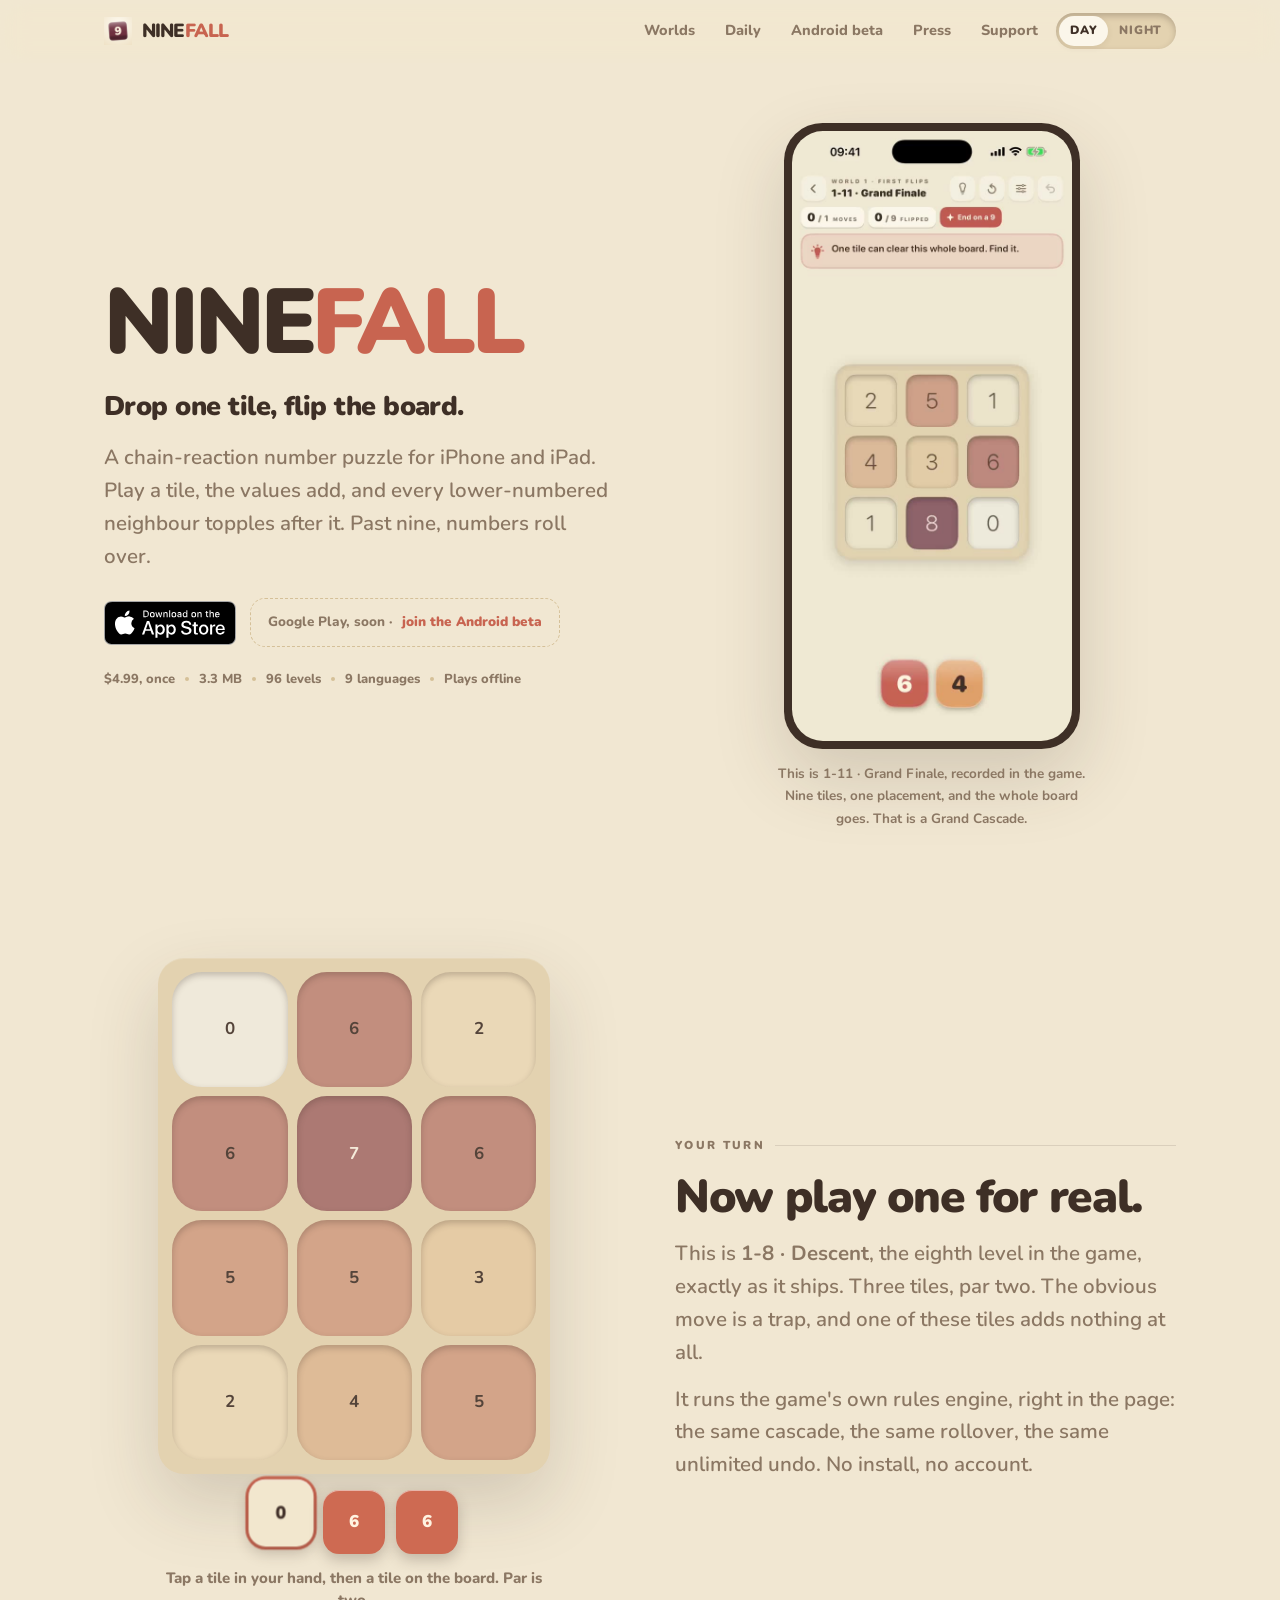
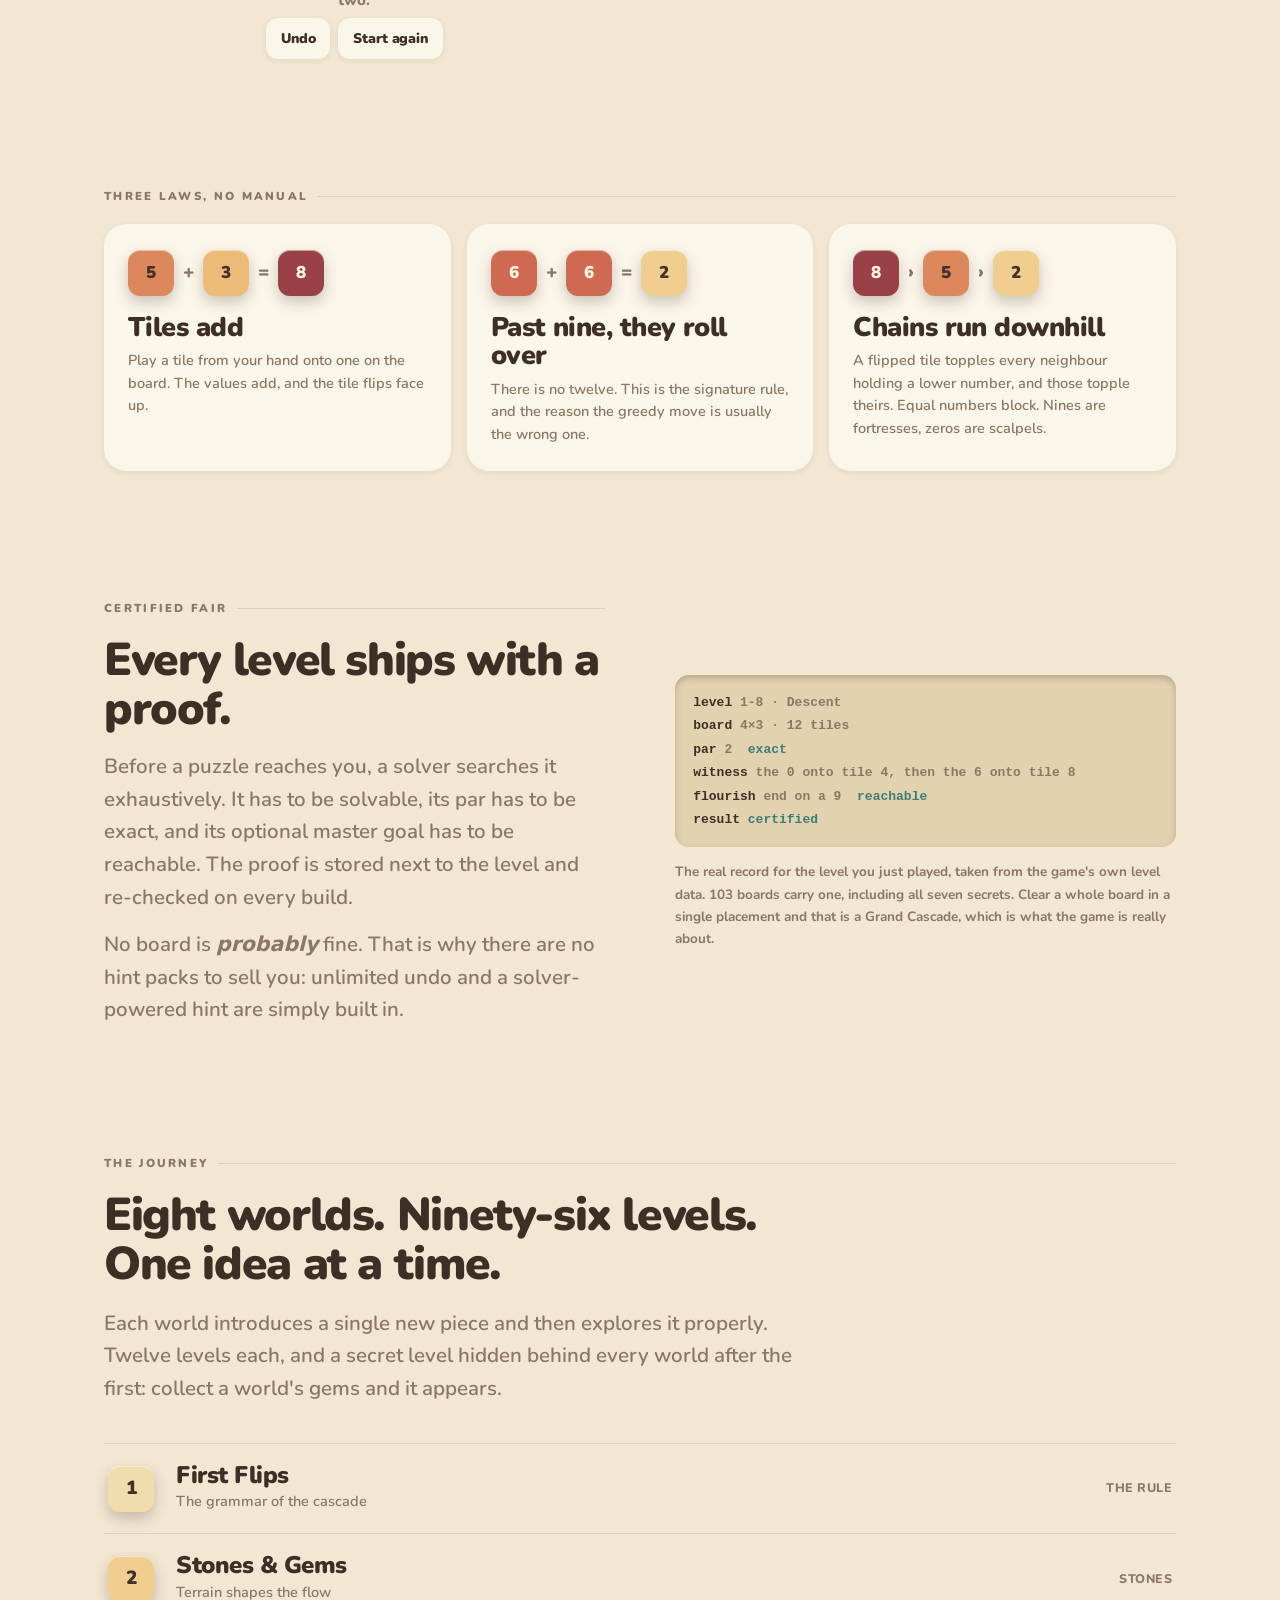
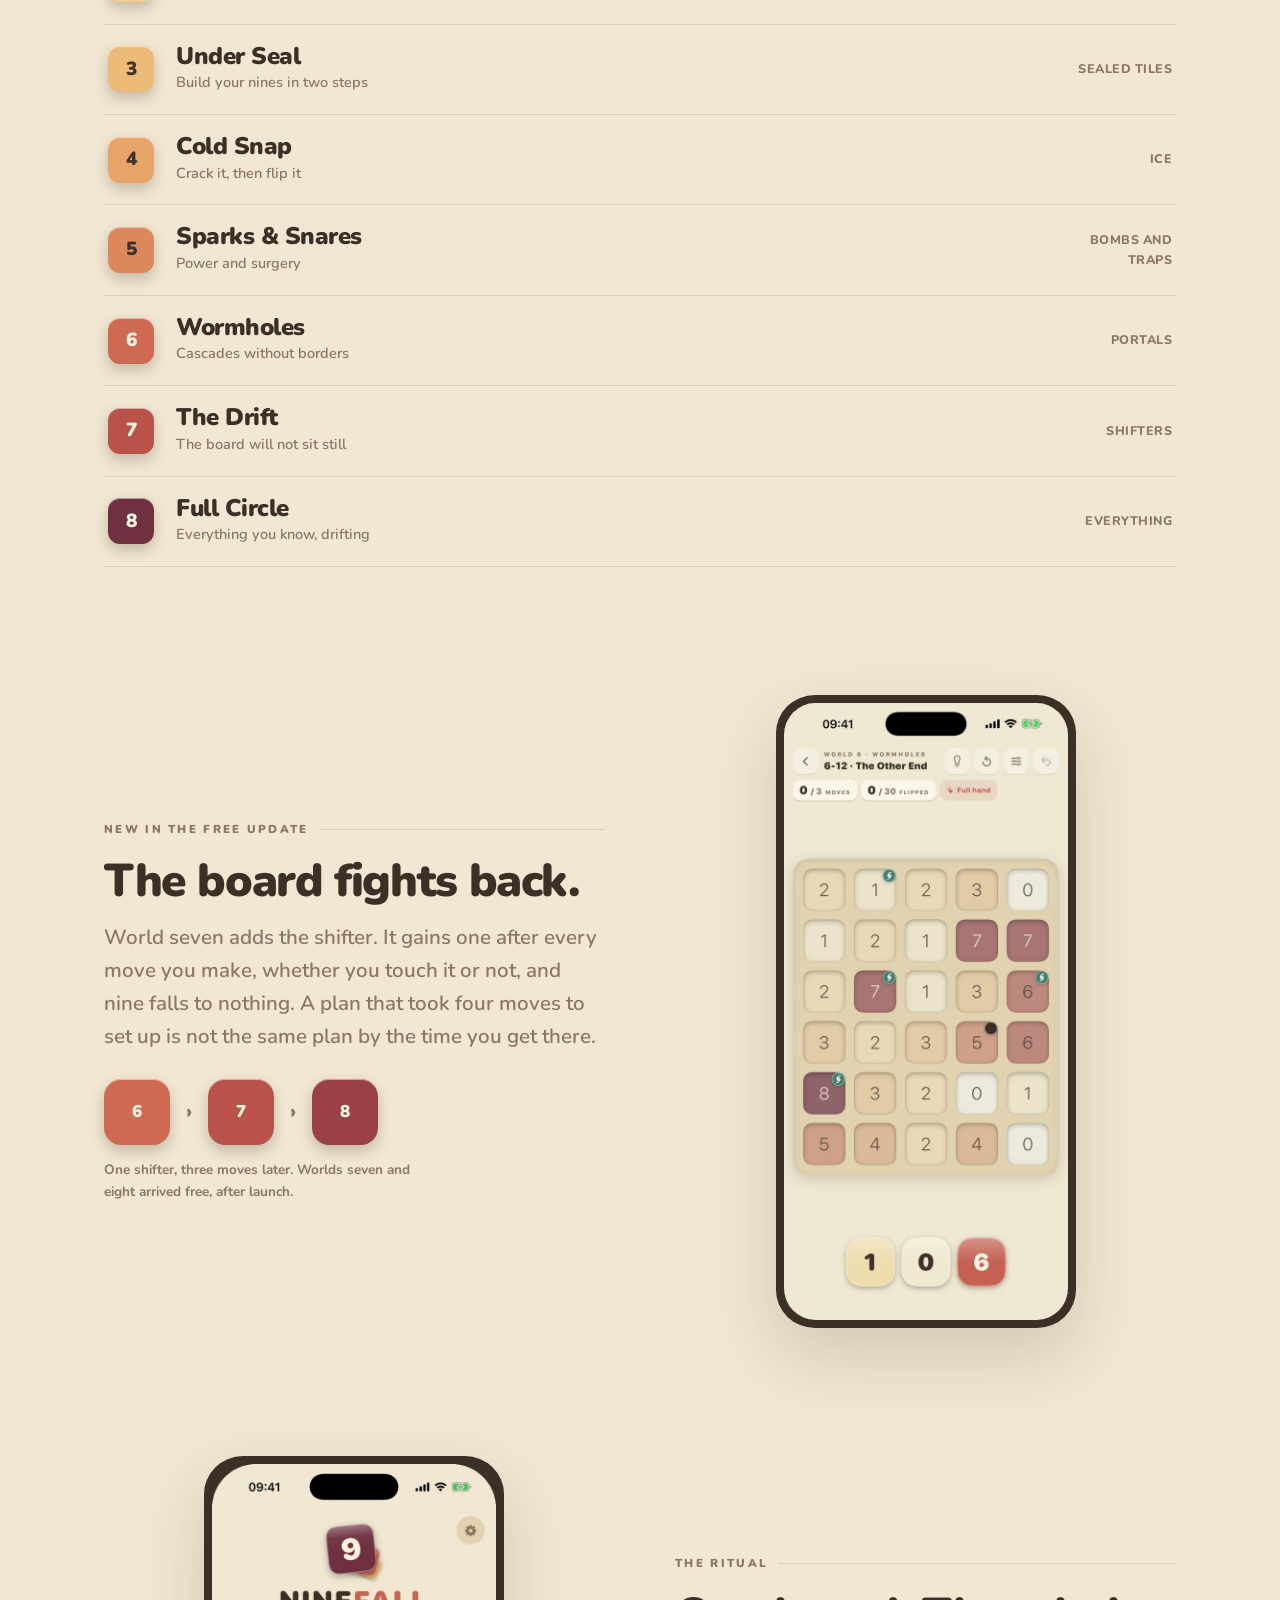
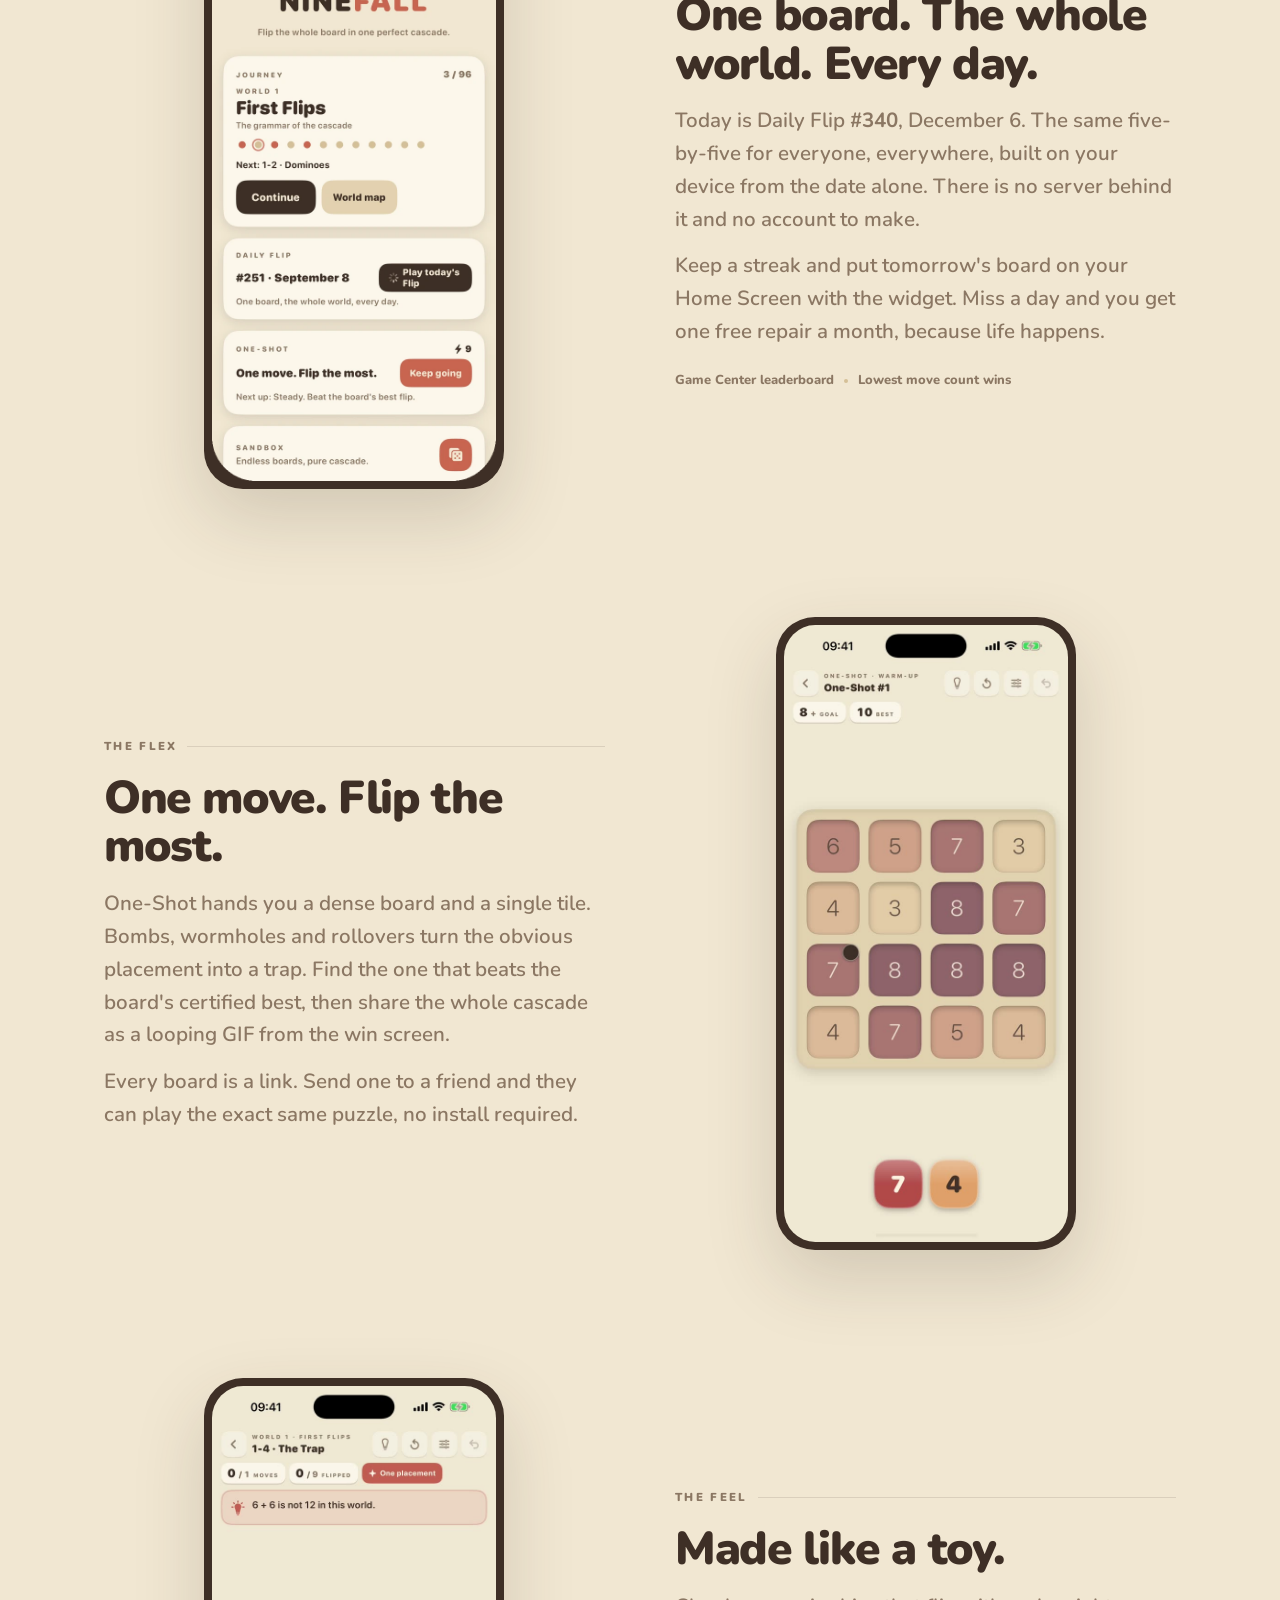
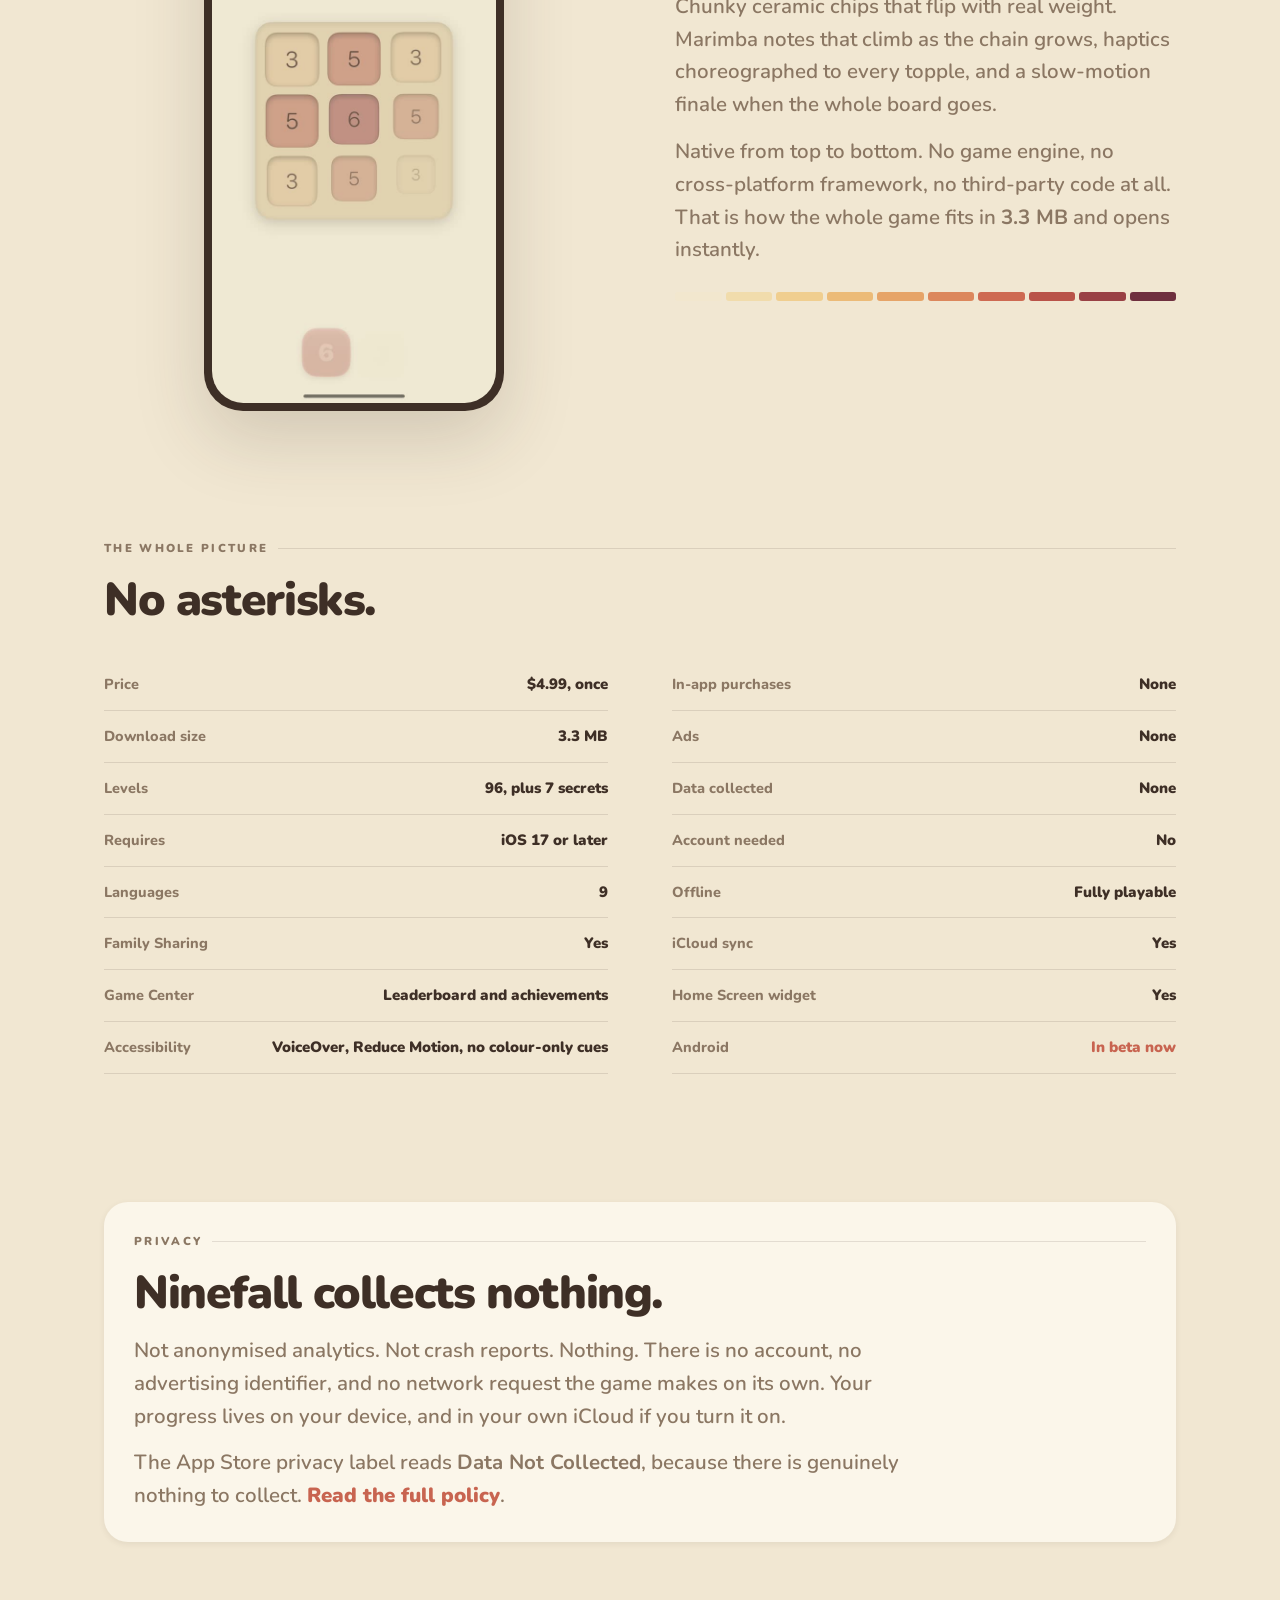
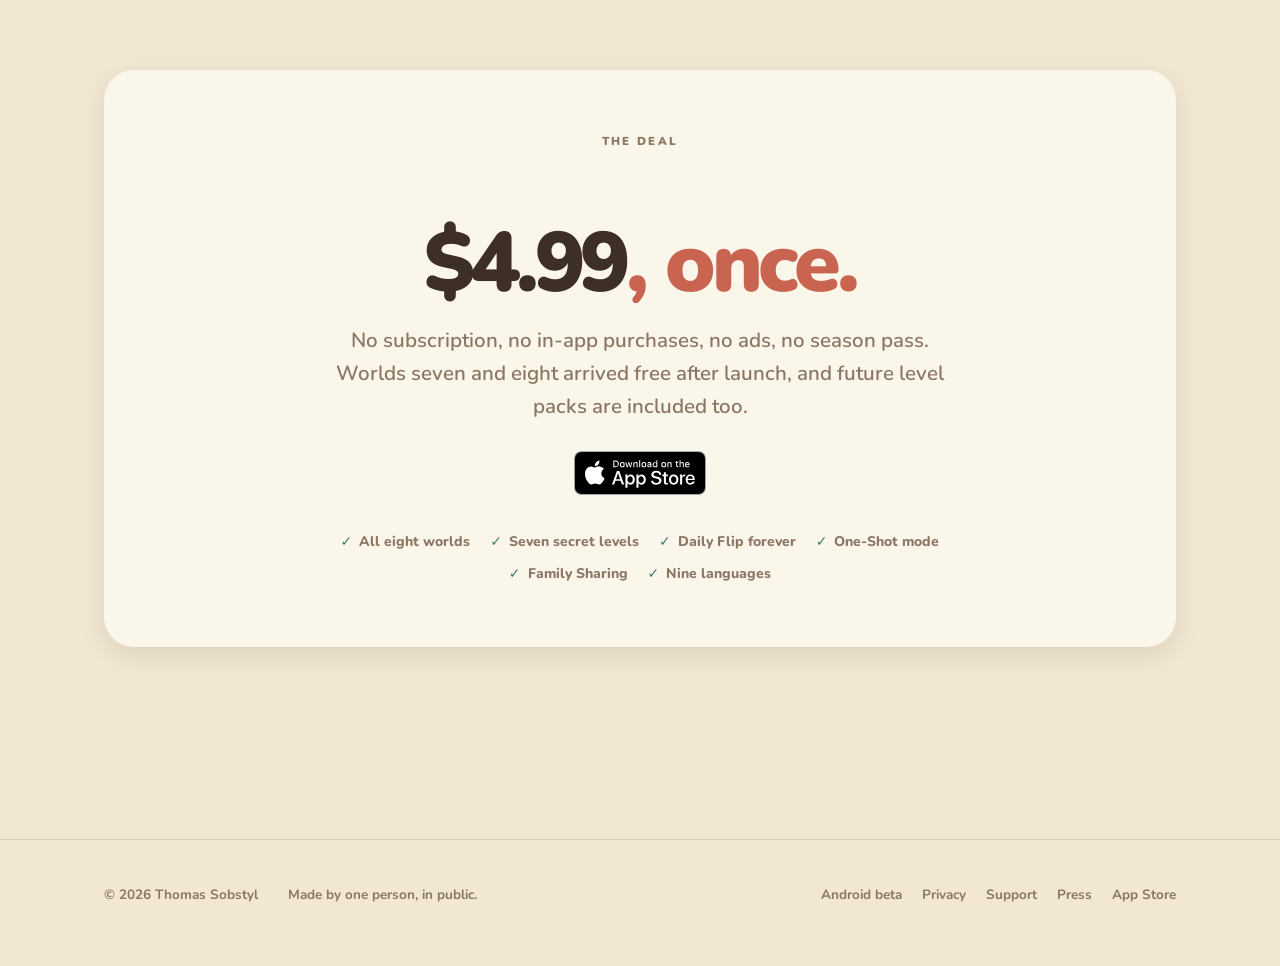
==== commit bc4f04eb: "Lead with "Drop one tile, flip the board." The hero, the page title, the OG title and the OG card al" ====
--- a/index.html
+++ b/index.html
@@ -3,13 +3,13 @@
 <head>
 <meta charset="utf-8">
 <meta name="viewport" content="width=device-width,initial-scale=1">
-<title>Ninefall — numbers add, boards topple</title>
+<title>Ninefall — drop one tile, flip the board</title>
 <meta name="description" content="A chain-reaction number puzzle for iPhone and iPad. Play a tile, the values add, and every lower number topples after it. Past nine they roll over. Eight worlds, 96 certified-fair levels, a Daily Flip for the whole world. $4.99 once. No ads, no tracking, no account.">
 <link rel="canonical" href="https://ninefall.app/">
 <meta property="og:type" content="website">
 <meta property="og:site_name" content="Ninefall">
 <meta property="og:url" content="https://ninefall.app/">
-<meta property="og:title" content="Ninefall — numbers add, boards topple">
+<meta property="og:title" content="Ninefall — drop one tile, flip the board">
 <meta property="og:description" content="A chain-reaction number puzzle. Past nine, numbers roll over. 6 + 6 = 2. Play a real level right on the page.">
 <meta property="og:image" content="https://ninefall.app/assets/og.jpg">
 <meta name="twitter:card" content="summary_large_image">
@@ -80,7 +80,7 @@
   <div class="wrap">
     <div>
       <h1 class="display wordmark">NINE<i>FALL</i></h1>
-      <p class="tagline">Numbers add. Boards topple.</p>
+      <p class="tagline">Drop one tile, flip the board.</p>
       <p class="lead">A chain-reaction number puzzle for iPhone and iPad. Play a tile,
         the values add, and every lower-numbered neighbour topples after it. Past nine,
         numbers roll over.</p>
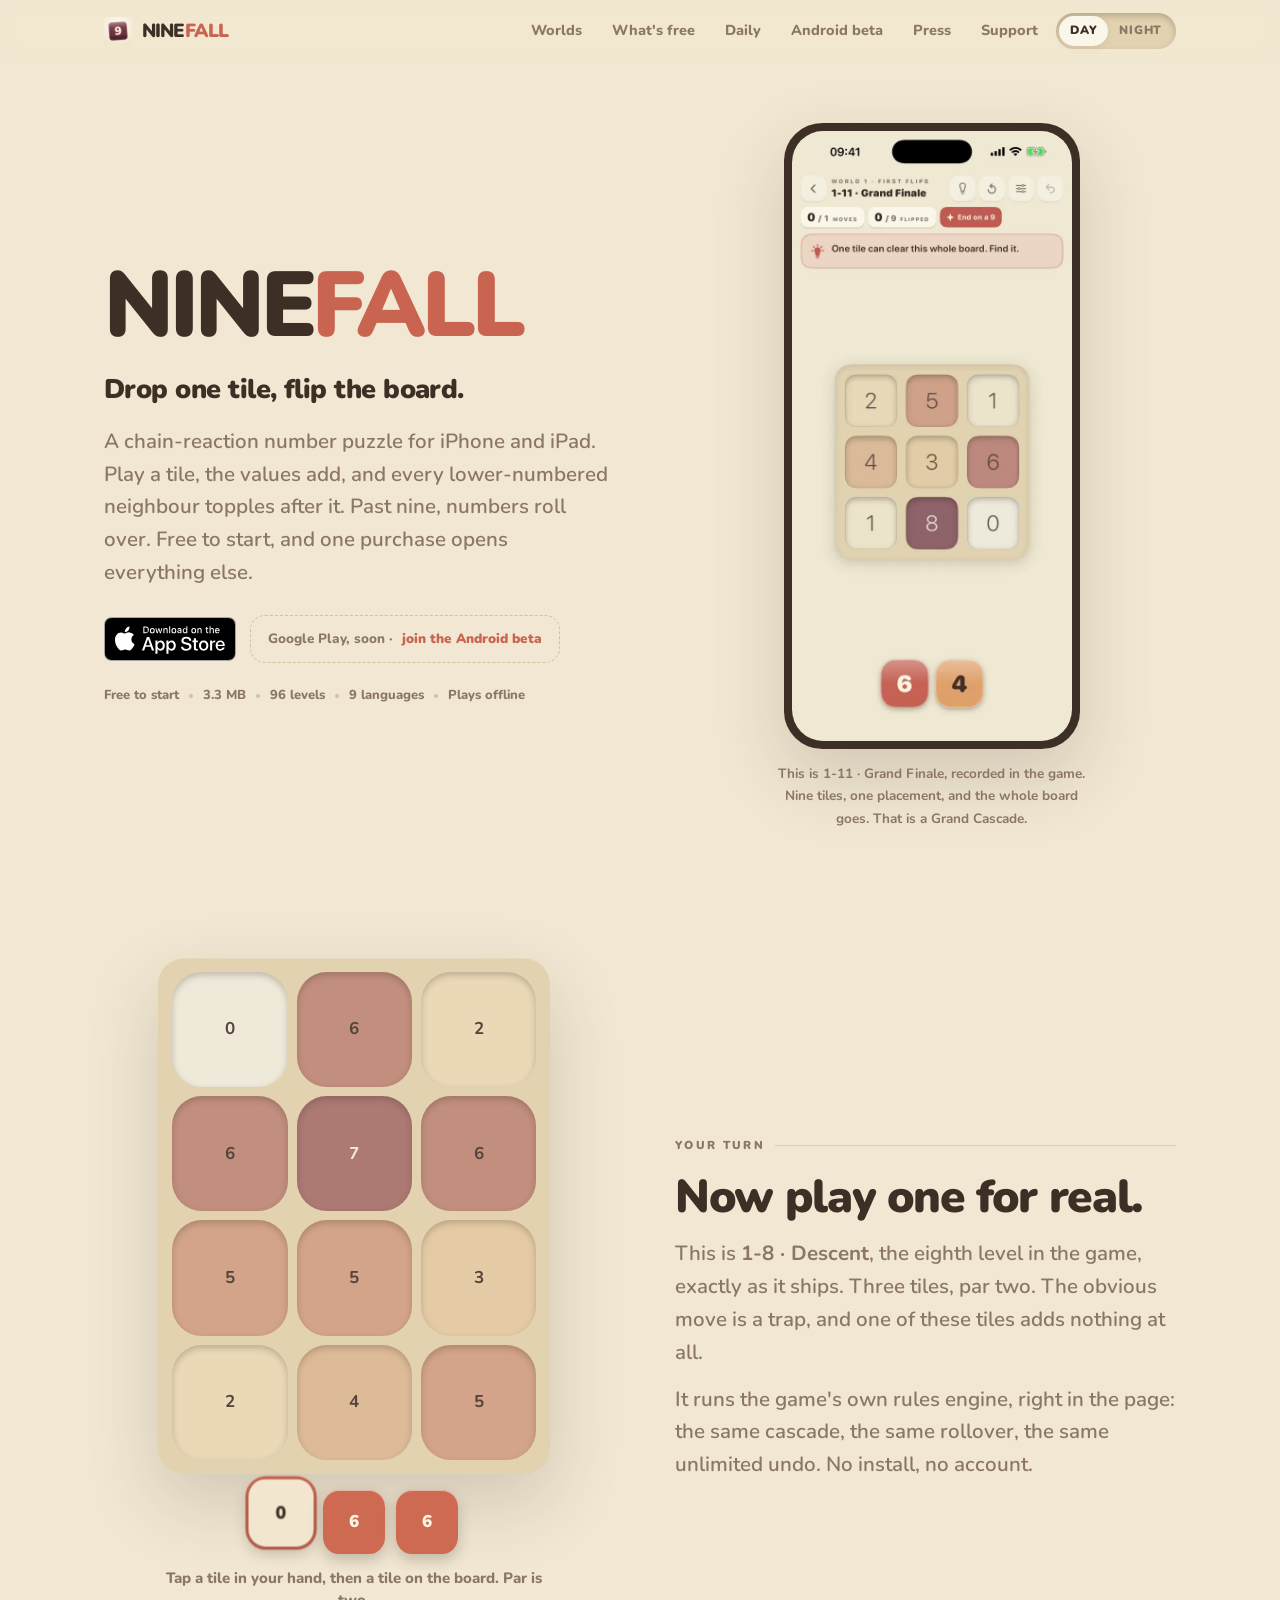
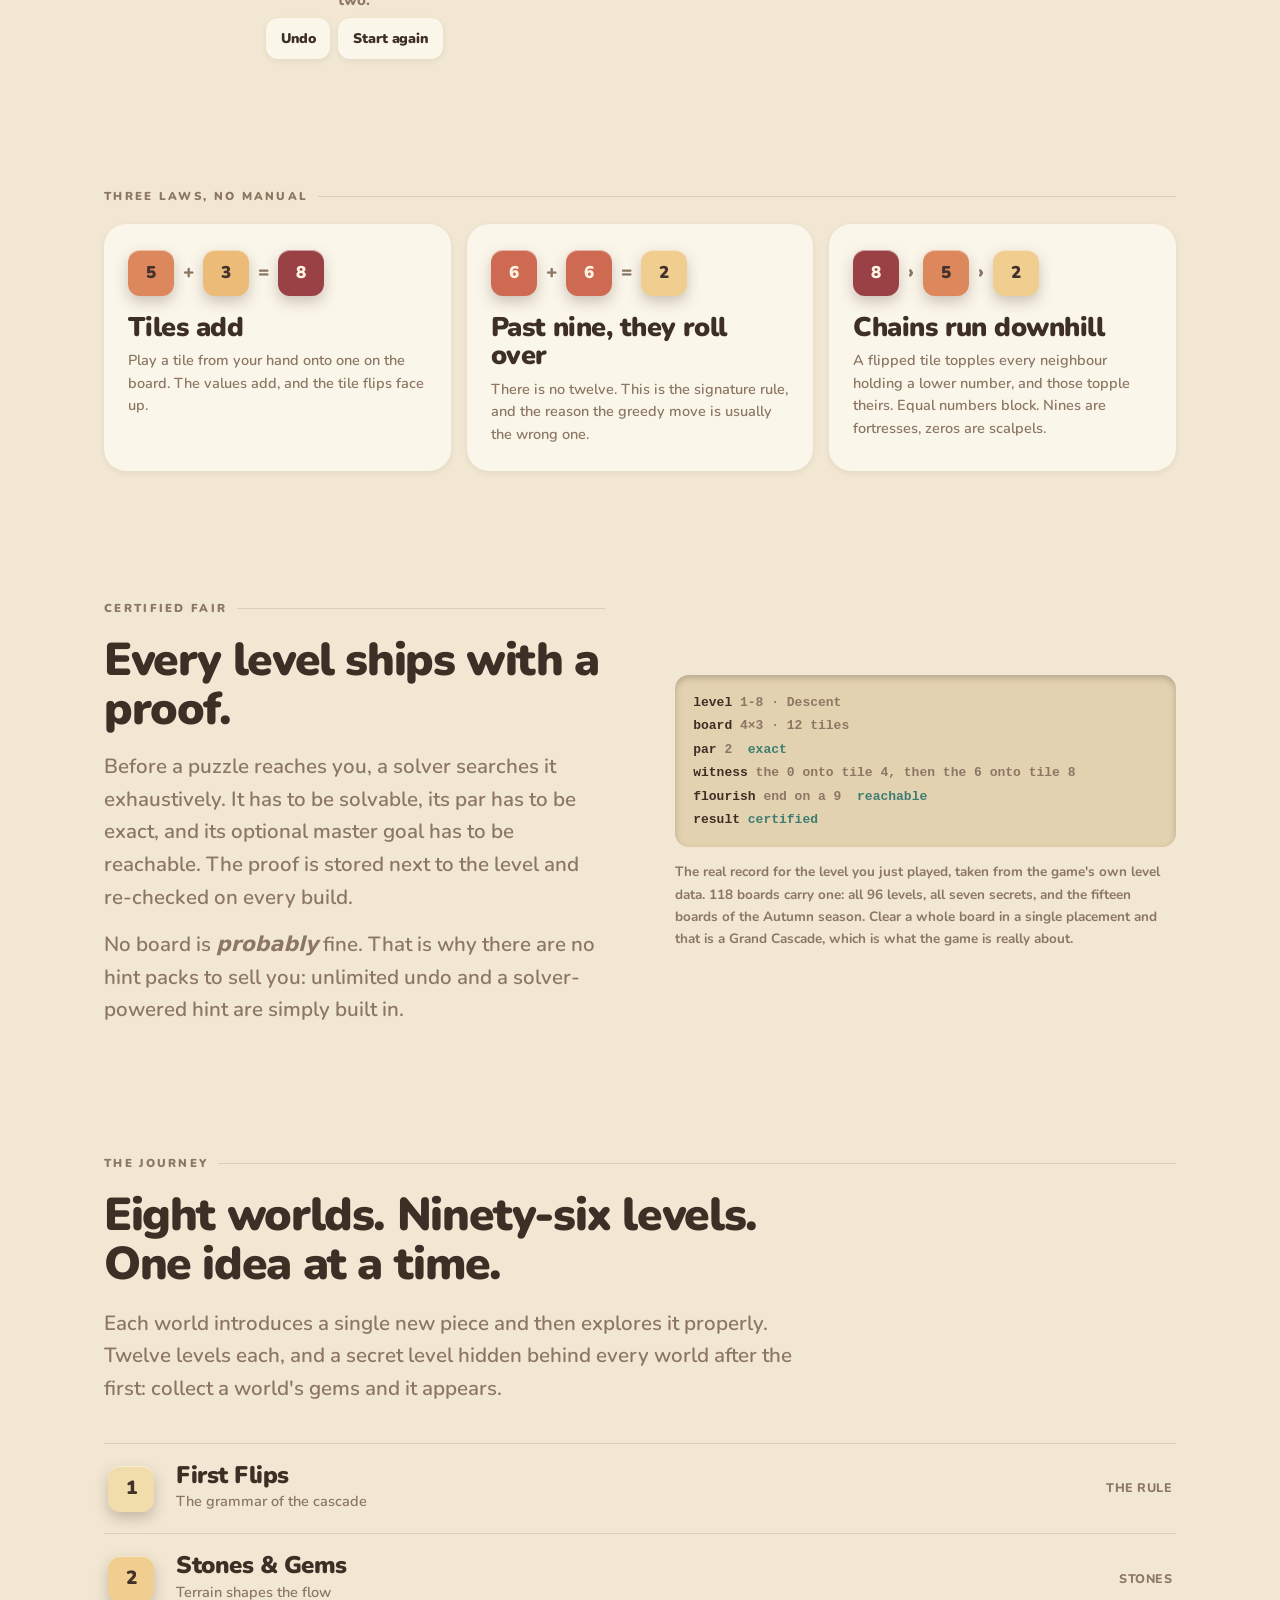
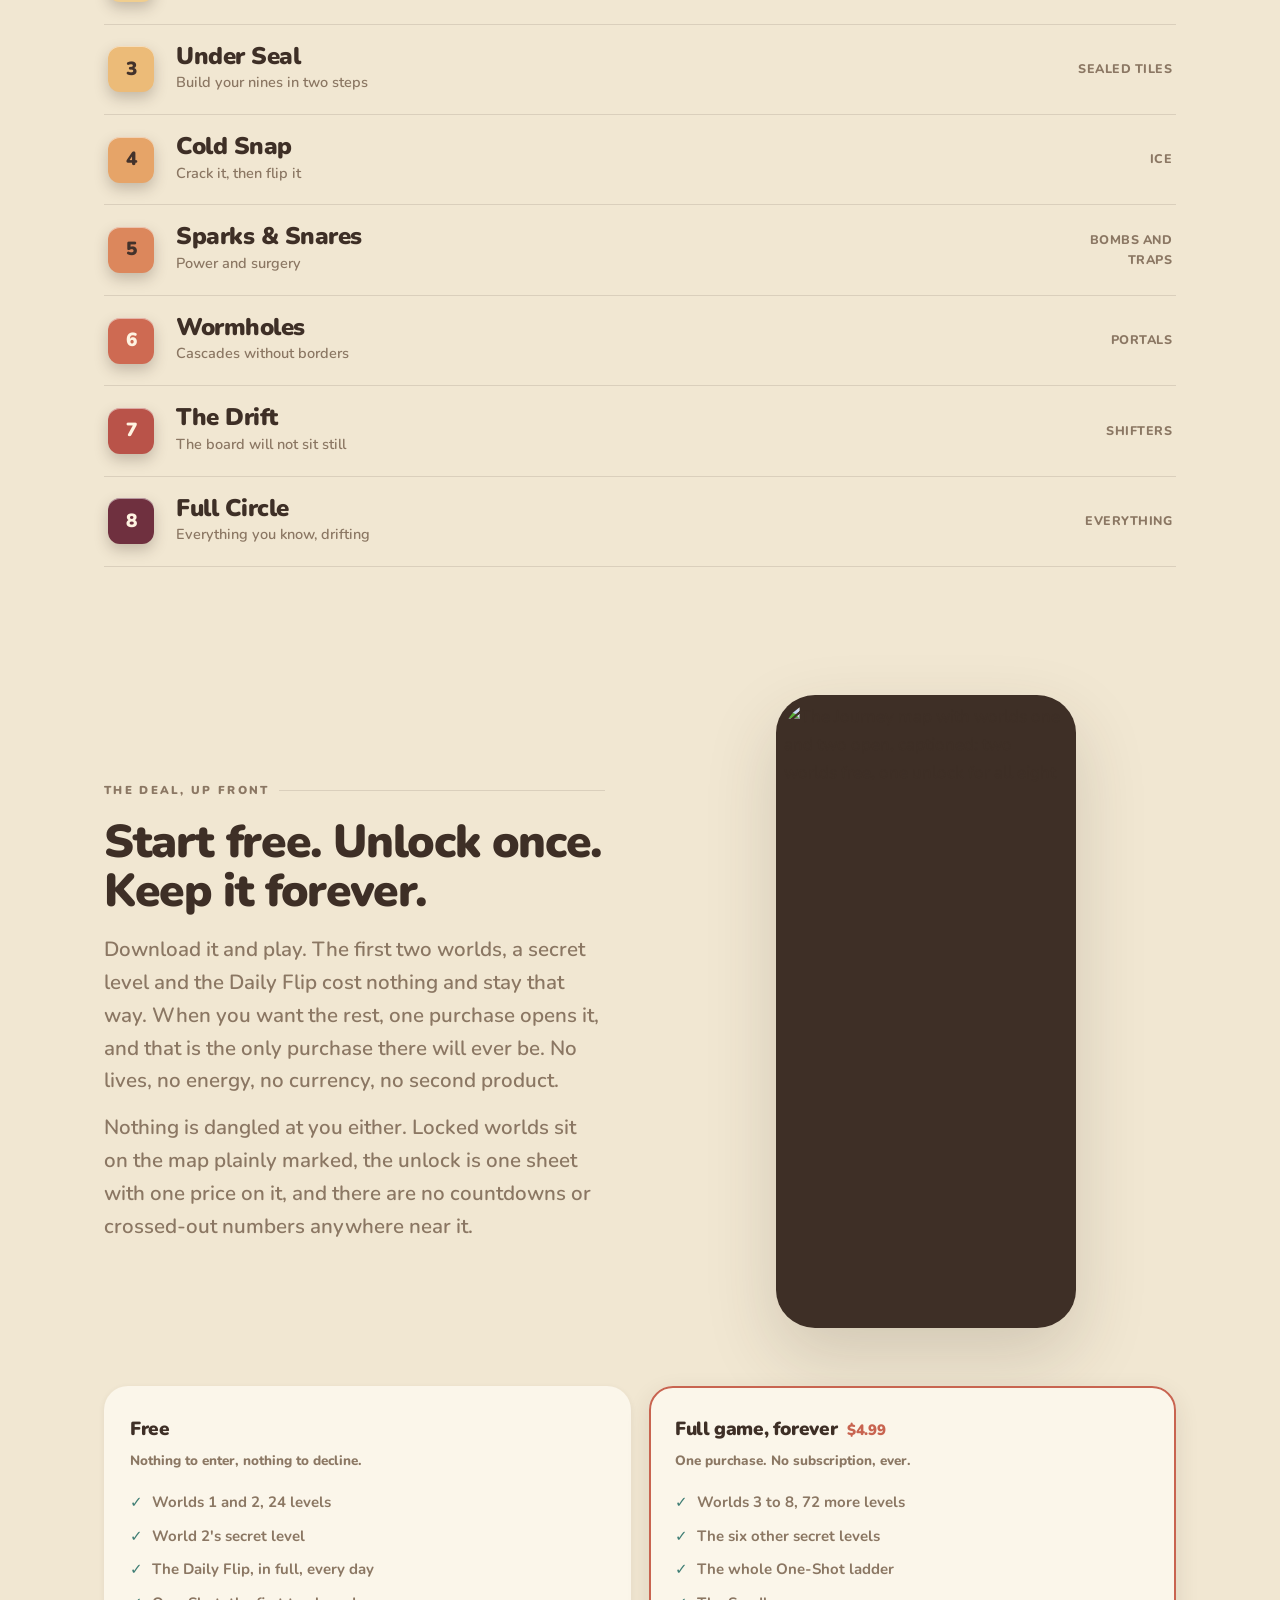
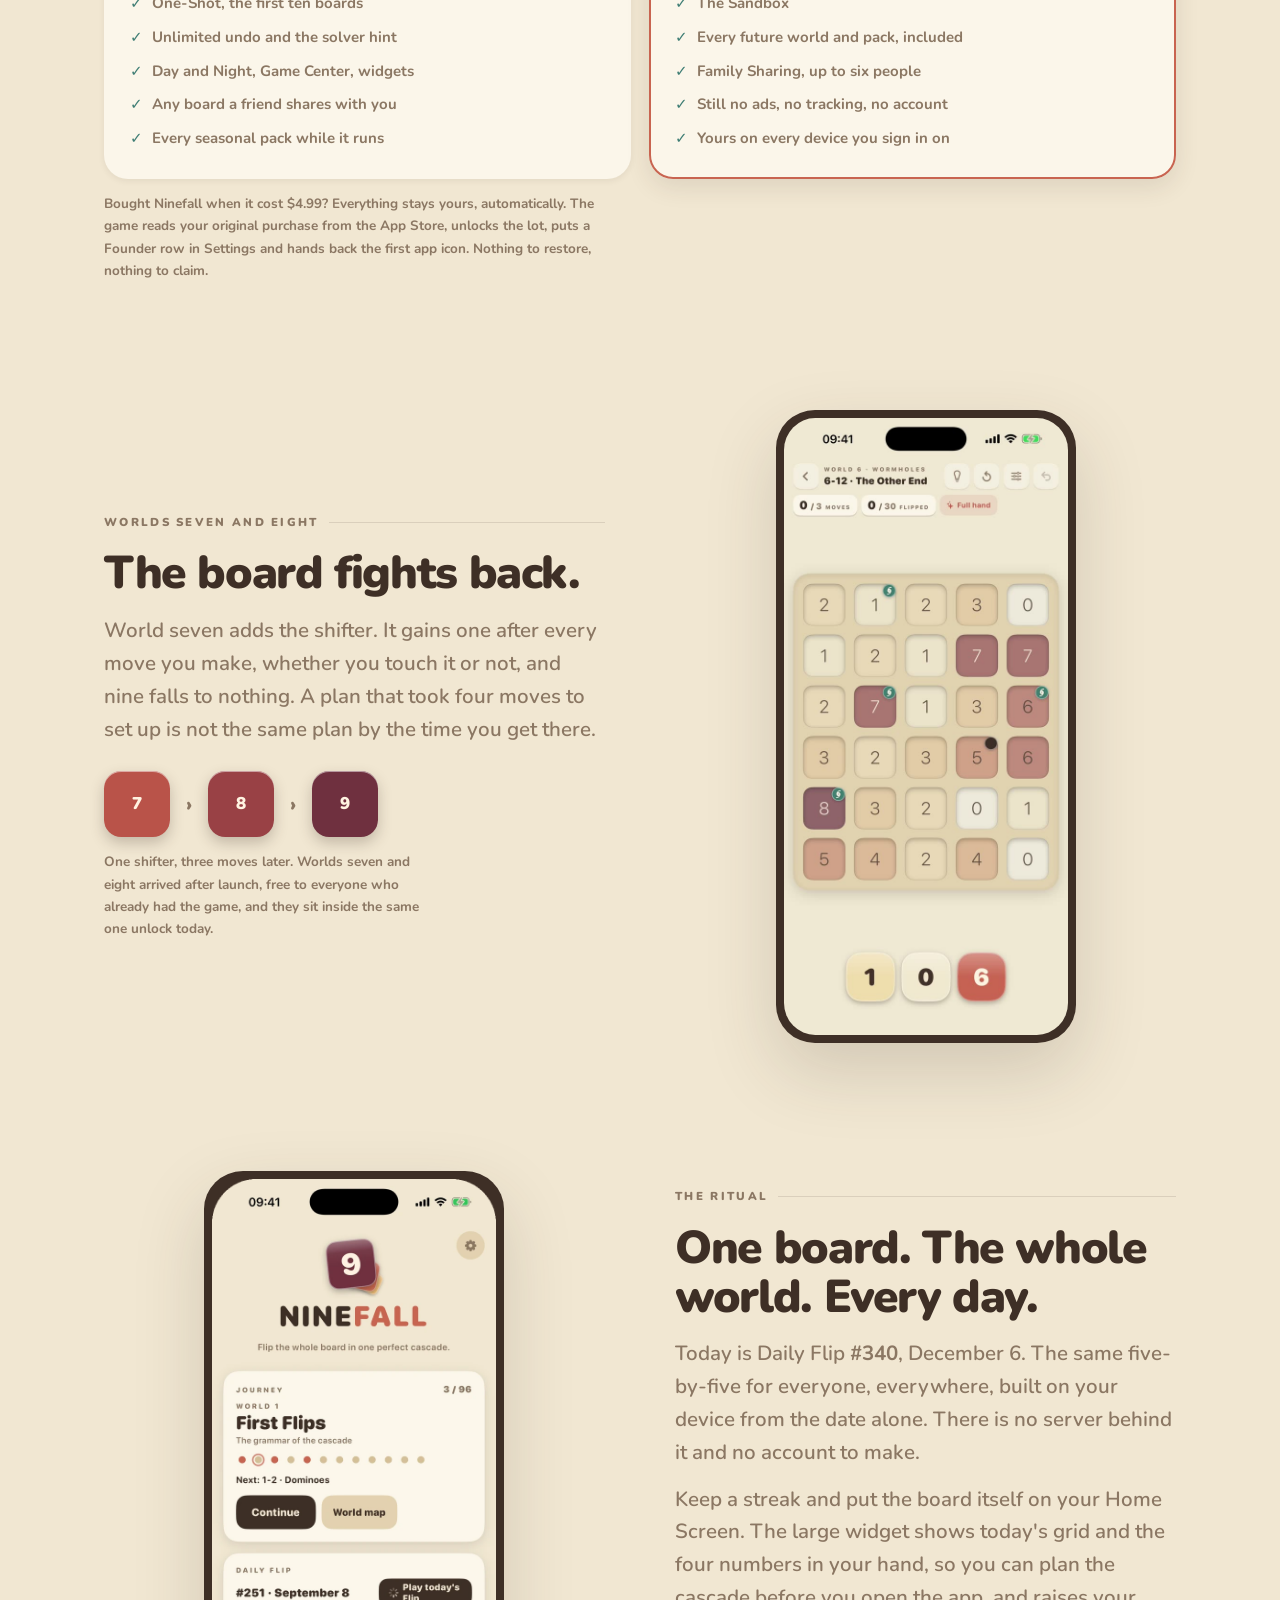
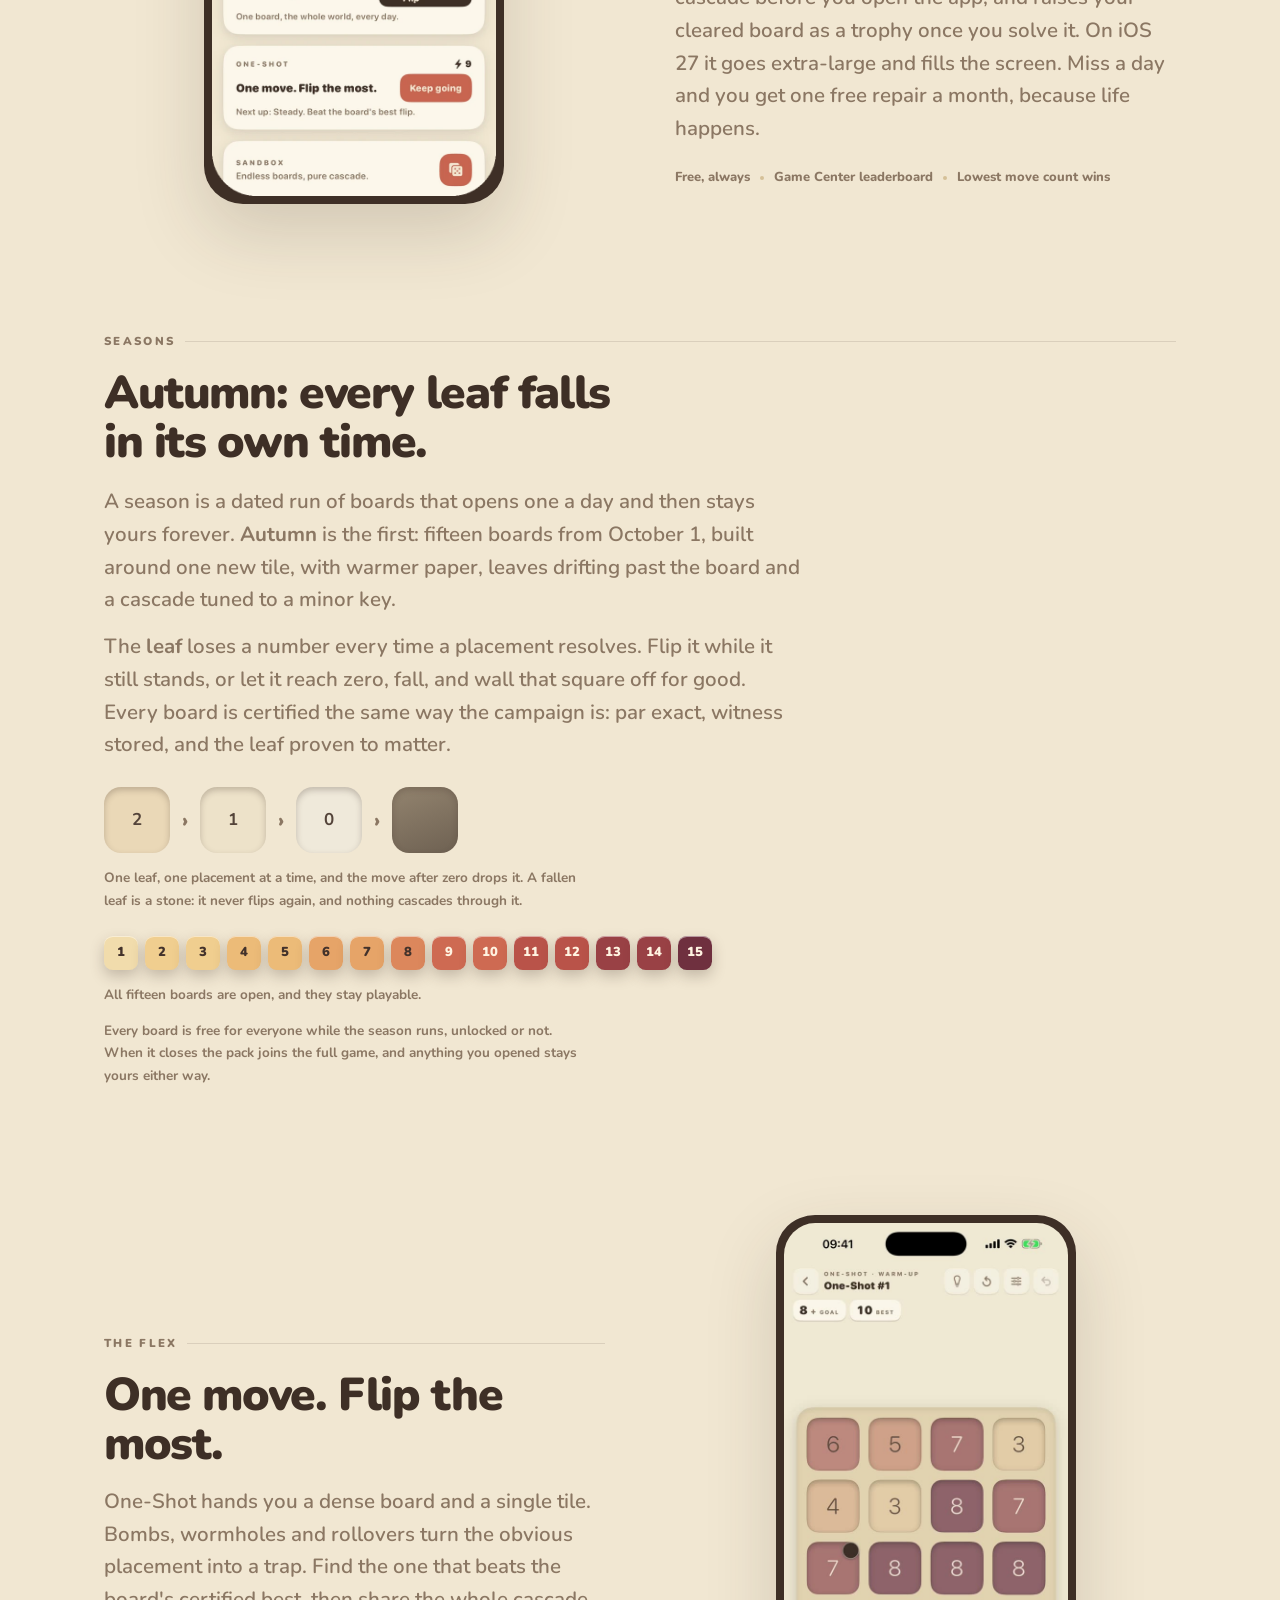
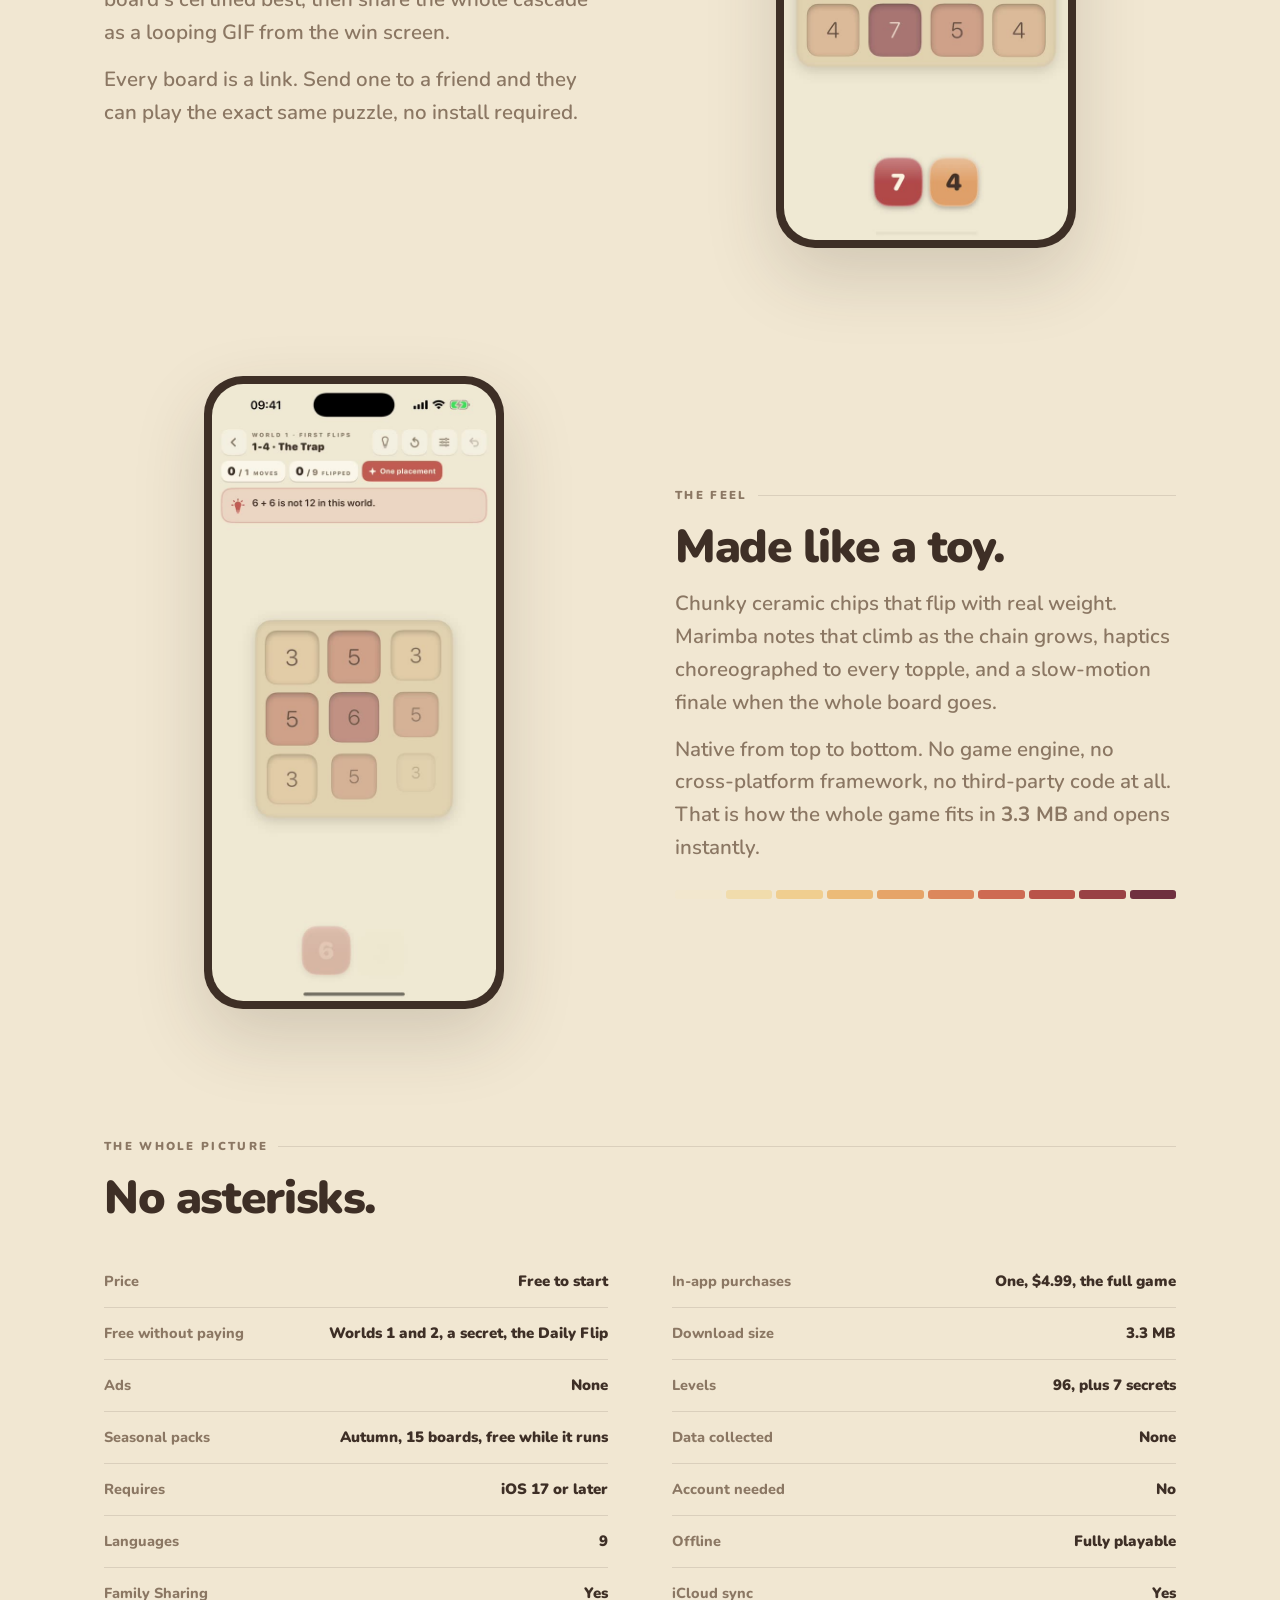
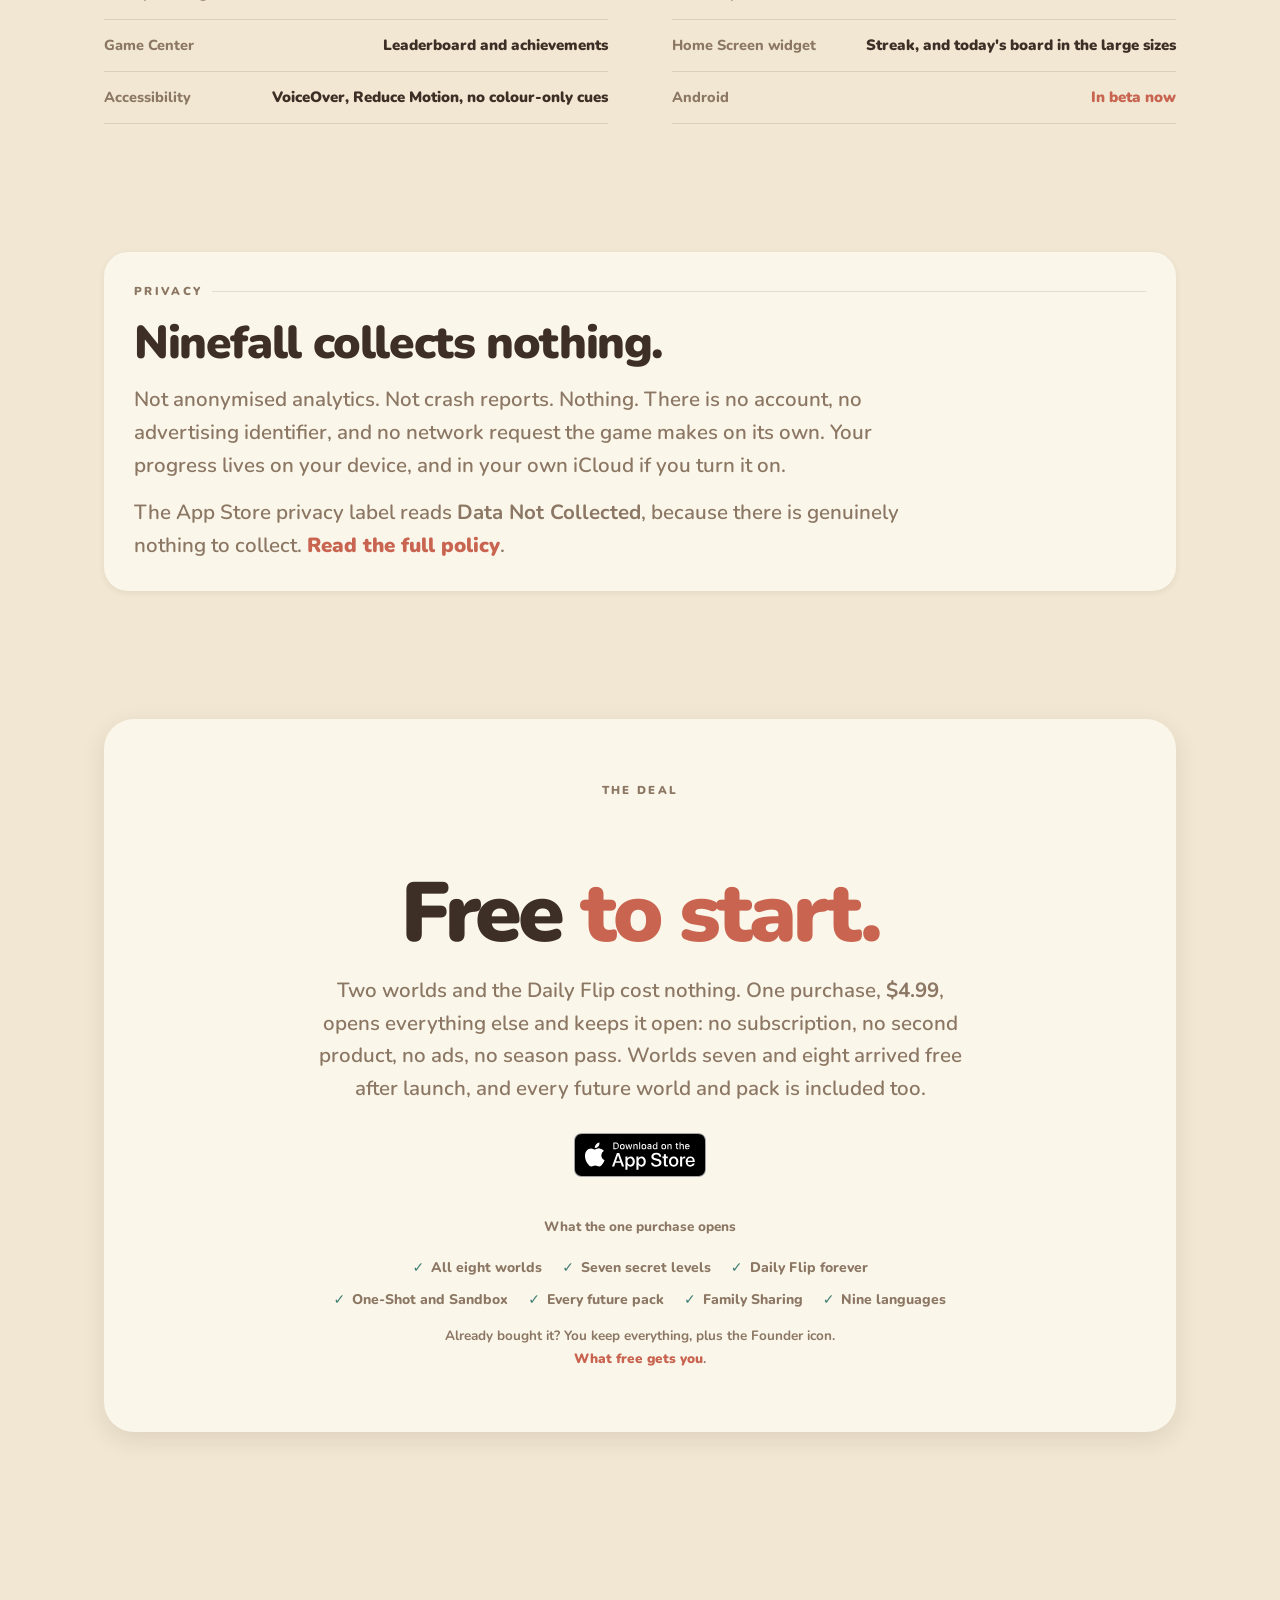
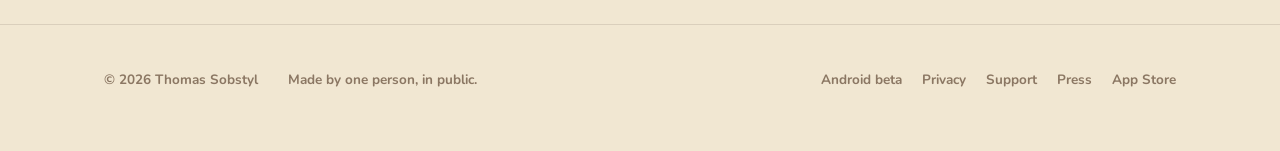
==== commit 58ab72c7: "Count page views so the TikTok funnel has a middle App Store Connect campaign tokens already say how" ====
--- a/index.html
+++ b/index.html
@@ -4,7 +4,7 @@
 <meta charset="utf-8">
 <meta name="viewport" content="width=device-width,initial-scale=1">
 <title>Ninefall — drop one tile, flip the board</title>
-<meta name="description" content="A chain-reaction number puzzle for iPhone and iPad. Play a tile, the values add, and every lower number topples after it. Past nine they roll over. Eight worlds, 96 certified-fair levels, a Daily Flip for the whole world. $4.99 once. No ads, no tracking, no account.">
+<meta name="description" content="A chain-reaction number puzzle for iPhone and iPad. Play a tile, the values add, and every lower number topples after it. Past nine they roll over. Free to start: two worlds and the Daily Flip cost nothing, and one purchase unlocks all eight worlds and 96 certified-fair levels, forever. No ads, no tracking, no account.">
 <link rel="canonical" href="https://ninefall.app/">
 <meta property="og:type" content="website">
 <meta property="og:site_name" content="Ninefall">
@@ -41,17 +41,47 @@
   .soon b{color:var(--ring); font-weight:900;}
   .appstore{padding:0; background:none; box-shadow:none;}
   .appstore:hover{transform:translateY(-1px); box-shadow:none;}
-  .drift-demo{display:flex; align-items:center; gap:16px; margin-top:26px;}
-  .drift-demo .tile{width:66px;}
-  .drift-demo .arrow{color:var(--ink-soft); font-weight:900; font-size:20px;}
+  .drift-demo,.leaf-demo{display:flex; align-items:center; gap:16px; margin-top:26px;}
+  .drift-demo .tile,.leaf-demo .tile{width:66px;}
+  .drift-demo .arrow,.leaf-demo .arrow{color:var(--ink-soft); font-weight:900; font-size:20px;}
+  .leaf-demo{flex-wrap:wrap; gap:12px;}
+  @media (max-width:560px){
+    .leaf-demo{gap:8px;}
+    .leaf-demo .tile{width:min(52px,15vw);}
+    .leaf-demo .arrow{font-size:16px;}
+  }
   .proof{font-family:ui-monospace,SFMono-Regular,Menlo,monospace; font-size:13px;
     background:var(--panel); border-radius:14px; padding:16px 18px; color:var(--ink-soft);
     box-shadow:var(--tile-sink); line-height:1.8; overflow-x:auto;}
   .proof b{color:var(--ink); font-weight:700;}
   .proof .ok{color:#3E7D74; font-weight:700;}
+  /* Free vs unlock, side by side. One card per column on phones. */
+  .tiers{display:grid; grid-template-columns:1fr 1fr; gap:18px; margin-top:34px;}
+  .tier{background:var(--card); border-radius:24px; padding:28px 26px; box-shadow:var(--shadow-s);}
+  .tier.is-full{box-shadow:var(--shadow-m); outline:2px solid var(--ring); outline-offset:-2px;}
+  .tier-h{display:flex; flex-wrap:wrap; align-items:baseline; gap:10px;
+    font-size:19px; font-weight:900; letter-spacing:-.02em; margin:0 0 4px;}
+  .tier-p{font-size:15px; font-weight:900; color:var(--ring);}
+  .tier-s{font-size:13.5px; font-weight:800; color:var(--ink-soft); margin:0;}
+  .tier ul{list-style:none; padding:0; margin:18px 0 0; display:grid; gap:9px;
+    font-size:15px; font-weight:700; color:var(--ink-soft);}
+  .tier li{display:flex; gap:9px;}
+  .tier li::before{content:"\2713"; color:#3E7D74; font-weight:900; flex:none;}
+  :root[data-theme="night"] .tier li::before{color:#6FB3A6;}
+  @media (prefers-color-scheme:dark){:root:not([data-theme="day"]) .tier li::before{color:#6FB3A6;}}
+  @media (max-width:760px){.tiers{grid-template-columns:1fr;}}
+  /* The seasonal pack: a dated run of boards, warmer than the page around it. */
+  .season-days{display:flex; flex-wrap:wrap; gap:7px; margin-top:24px;}
+  .season-days span{width:34px; height:34px; border-radius:26%; display:grid; place-items:center;
+    background:var(--panel); color:var(--ink-soft); font-size:13px; font-weight:900;
+    box-shadow:var(--tile-sink);}
+  .season-days span.on{background:var(--v4); color:var(--ink); box-shadow:var(--tile-rise);}
   :root[data-theme="night"] .proof .ok{color:#6FB3A6;}
   @media (prefers-color-scheme:dark){:root:not([data-theme="day"]) .proof .ok{color:#6FB3A6;}}
 </style>
+<!-- Cookieless page counts, no persistent id. First-party path, so the TikTok
+     in-app browser and ad blockers do not strip it. See /privacy. -->
+<script defer src="/_vercel/insights/script.js"></script>
 </head>
 <body>
 
@@ -63,6 +93,7 @@
     </a>
     <nav>
       <a class="hide-sm" href="#worlds">Worlds</a>
+      <a class="hide-sm" href="#price">What's free</a>
       <a class="hide-sm" href="#daily">Daily</a>
       <a href="/beta">Android beta</a>
       <a href="/press">Press</a>
@@ -83,7 +114,7 @@
       <p class="tagline">Drop one tile, flip the board.</p>
       <p class="lead">A chain-reaction number puzzle for iPhone and iPad. Play a tile,
         the values add, and every lower-numbered neighbour topples after it. Past nine,
-        numbers roll over.</p>
+        numbers roll over. Free to start, and one purchase opens everything else.</p>
       <div class="cta">
         <a class="appstore" href="https://apps.apple.com/app/id6789261861">
           <img src="/assets/badge-download.svg" alt="Download Ninefall on the App Store">
@@ -91,7 +122,7 @@
         <a class="soon" href="/beta">Google Play, soon &middot; <b>join the Android beta</b></a>
       </div>
       <p class="facts">
-        <span>$4.99, once</span><span>3.3 MB</span><span>96 levels</span>
+        <span>Free to start</span><span>3.3 MB</span><span>96 levels</span>
         <span>9 languages</span><span>Plays offline</span>
       </p>
     </div>
@@ -191,9 +222,10 @@
         <div><b>result</b> <span class="ok">certified</span></div>
       </div>
       <p class="board-note" style="text-align:left; max-width:none">The real record for
-        the level you just played, taken from the game's own level data. 103 boards carry
-        one, including all seven secrets. Clear a whole board in a single placement and
-        that is a <b>Grand Cascade</b>, which is what the game is really about.</p>
+        the level you just played, taken from the game's own level data. 118 boards carry
+        one: all 96 levels, all seven secrets, and the fifteen boards of the Autumn season.
+        Clear a whole board in a single placement and that is a <b>Grand Cascade</b>, which
+        is what the game is really about.</p>
     </div>
   </div>
 </section>
@@ -237,6 +269,67 @@
   </div>
 </section>
 
+<!-- ============================ FREE TO START ============================ -->
+<section id="price">
+  <div class="wrap band">
+    <div class="rv">
+      <p class="eyebrow">The deal, up front</p>
+      <h2 class="h2">Start free. Unlock once.<br>Keep it forever.</h2>
+      <p class="lead" style="margin-top:18px">Download it and play. The first two worlds,
+        a secret level and the Daily Flip cost nothing and stay that way. When you want
+        the rest, one purchase opens it, and that is the only purchase there will ever be.
+        No lives, no energy, no currency, no second product.</p>
+      <p class="lead" style="margin-top:14px">Nothing is dangled at you either. Locked
+        worlds sit on the map plainly marked, the unlock is one sheet with one price on
+        it, and there are no countdowns or crossed-out numbers anywhere near it.</p>
+    </div>
+    <div class="band-media rv">
+      <div class="device"><img src="/assets/screen-map.webp" width="620" height="1348"
+        alt="The Journey map with worlds one and two open, captioned: two worlds free, one unlock for all eight"
+        loading="lazy"></div>
+    </div>
+  </div>
+
+  <div class="wrap">
+    <div class="tiers rv" style="margin-top:clamp(36px,5vw,58px)">
+      <div class="tier">
+        <p class="tier-h">Free</p>
+        <p class="tier-s">Nothing to enter, nothing to decline.</p>
+        <ul>
+          <li>Worlds 1 and 2, 24 levels</li>
+          <li>World 2's secret level</li>
+          <li>The Daily Flip, in full, every day</li>
+          <li>One-Shot, the first ten boards</li>
+          <li>Unlimited undo and the solver hint</li>
+          <li>Day and Night, Game Center, widgets</li>
+          <li>Any board a friend shares with you</li>
+          <li>Every seasonal pack while it runs</li>
+        </ul>
+      </div>
+      <div class="tier is-full">
+        <p class="tier-h">Full game, forever <span class="tier-p">$4.99</span></p>
+        <p class="tier-s">One purchase. No subscription, ever.</p>
+        <ul>
+          <li>Worlds 3 to 8, 72 more levels</li>
+          <li>The six other secret levels</li>
+          <li>The whole One-Shot ladder</li>
+          <li>The Sandbox</li>
+          <li>Every future world and pack, included</li>
+          <li>Family Sharing, up to six people</li>
+          <li>Still no ads, no tracking, no account</li>
+          <li>Yours on every device you sign in on</li>
+        </ul>
+      </div>
+    </div>
+
+    <p class="board-note rv" style="text-align:left; max-width:64ch; margin-inline:0">
+      <b>Bought Ninefall when it cost $4.99?</b> Everything stays yours, automatically.
+      The game reads your original purchase from the App Store, unlocks the lot, puts a
+      <b>Founder</b> row in Settings and hands back the first app icon. Nothing to
+      restore, nothing to claim.</p>
+  </div>
+</section>
+
 <!-- ============================ THE DRIFT ============================ -->
 <section>
   <div class="wrap band reverse">
@@ -245,7 +338,7 @@
         muted loop playsinline preload="none" aria-label="A cascade running across a wormhole board"></video></div>
     </div>
     <div class="rv">
-      <p class="eyebrow">New in the free update</p>
+      <p class="eyebrow">Worlds seven and eight</p>
       <h2 class="h2">The board fights back.</h2>
       <p class="lead" style="margin-top:16px">World seven adds the shifter. It gains one
         after every move you make, whether you touch it or not, and nine falls to nothing.
@@ -258,7 +351,8 @@
         <span class="tile is-flipped" id="drift-c" data-tile="7"></span>
       </div>
       <p class="board-note" style="text-align:left; margin-left:0">One shifter, three
-        moves later. Worlds seven and eight arrived free, after launch.</p>
+        moves later. Worlds seven and eight arrived after launch, free to everyone who
+        already had the game, and they sit inside the same one unlock today.</p>
     </div>
   </div>
 </section>
@@ -277,13 +371,50 @@
         <b data-daily-number>#251</b>, <span data-daily-date>September 8</span>. The same
         five-by-five for everyone, everywhere, built on your device from the date alone.
         There is no server behind it and no account to make.</p>
-      <p class="lead" style="margin-top:14px">Keep a streak and put tomorrow's board on
-        your Home Screen with the widget. Miss a day and you get one free repair a month,
-        because life happens.</p>
+      <p class="lead" style="margin-top:14px">Keep a streak and put the board itself on
+        your Home Screen. The large widget shows today's grid and the four numbers in your
+        hand, so you can plan the cascade before you open the app, and raises your cleared
+        board as a trophy once you solve it. On iOS 27 it goes extra-large and fills the
+        screen. Miss a day and you get one free repair a month, because life happens.</p>
       <p class="facts" style="margin-top:22px">
-        <span>Game Center leaderboard</span><span>Lowest move count wins</span>
+        <span>Free, always</span><span>Game Center leaderboard</span>
+        <span>Lowest move count wins</span>
       </p>
     </div>
+  </div>
+</section>
+
+<!-- ============================ SEASONS ============================ -->
+<section id="seasons">
+  <div class="wrap">
+    <p class="eyebrow rv">Seasons</p>
+    <h2 class="h2 rv">Autumn: every leaf falls<br>in its own time.</h2>
+    <p class="lead rv" style="margin-top:18px; max-width:58ch">A season is a dated run of
+      boards that opens one a day and then stays yours forever. <b>Autumn</b> is the first:
+      fifteen boards from October 1, built around one new tile, with warmer paper, leaves
+      drifting past the board and a cascade tuned to a minor key.</p>
+    <p class="lead rv" style="margin-top:14px; max-width:58ch">The <b>leaf</b> loses a
+      number every time a placement resolves. Flip it while it still stands, or let it
+      reach zero, fall, and wall that square off for good. Every board is certified the
+      same way the campaign is: par exact, witness stored, and the leaf proven to matter.</p>
+    <div class="leaf-demo rv" aria-hidden="true">
+      <span class="tile" data-leaf="2"></span><span class="arrow">&rsaquo;</span>
+      <span class="tile" data-leaf="1"></span><span class="arrow">&rsaquo;</span>
+      <span class="tile" data-leaf="0"></span><span class="arrow">&rsaquo;</span>
+      <span class="tile stone" data-leaf="fallen"></span>
+    </div>
+    <p class="board-note rv" style="text-align:left; max-width:60ch; margin-inline:0">
+      One leaf, one placement at a time, and the move after zero drops it. A fallen leaf is
+      a stone: it never flips again, and nothing cascades through it.</p>
+
+    <div class="season-days rv" aria-hidden="true"></div>
+    <p class="board-note rv" data-season-state
+       style="text-align:left; max-width:60ch; margin-inline:0">One board a day,
+      October 1 to October 15.</p>
+    <p class="board-note rv" style="text-align:left; max-width:60ch; margin-inline:0">
+      Every board is <b>free for everyone while the season runs</b>, unlocked or not. When
+      it closes the pack joins the full game, and anything you opened stays yours either
+      way.</p>
   </div>
 </section>
 
@@ -334,11 +465,13 @@
     <p class="eyebrow rv">The whole picture</p>
     <h2 class="h2 rv" style="margin-bottom:34px">No asterisks.</h2>
     <dl class="spec rv">
-      <div><dt>Price</dt><dd>$4.99, once</dd></div>
-      <div><dt>In-app purchases</dt><dd>None</dd></div>
+      <div><dt>Price</dt><dd>Free to start</dd></div>
+      <div><dt>In-app purchases</dt><dd>One, $4.99, the full game</dd></div>
+      <div><dt>Free without paying</dt><dd>Worlds 1 and 2, a secret, the Daily Flip</dd></div>
       <div><dt>Download size</dt><dd>3.3 MB</dd></div>
       <div><dt>Ads</dt><dd>None</dd></div>
       <div><dt>Levels</dt><dd>96, plus 7 secrets</dd></div>
+      <div><dt>Seasonal packs</dt><dd>Autumn, 15 boards, free while it runs</dd></div>
       <div><dt>Data collected</dt><dd>None</dd></div>
       <div><dt>Requires</dt><dd>iOS 17 or later</dd></div>
       <div><dt>Account needed</dt><dd>No</dd></div>
@@ -347,7 +480,7 @@
       <div><dt>Family Sharing</dt><dd>Yes</dd></div>
       <div><dt>iCloud sync</dt><dd>Yes</dd></div>
       <div><dt>Game Center</dt><dd>Leaderboard and achievements</dd></div>
-      <div><dt>Home Screen widget</dt><dd>Yes</dd></div>
+      <div><dt>Home Screen widget</dt><dd>Streak, and today's board in the large sizes</dd></div>
       <div><dt>Accessibility</dt><dd>VoiceOver, Reduce Motion, no colour-only cues</dd></div>
       <div><dt>Android</dt><dd><a href="/beta" style="color:var(--ring)">In beta now</a></dd></div>
     </dl>
@@ -376,19 +509,25 @@
   <div class="wrap">
     <div class="buy rv">
       <p class="eyebrow">The deal</p>
-      <p class="amount">$4.99<span class="accent">, once.</span></p>
-      <p class="lead" style="margin:18px auto 0; max-width:52ch">No subscription, no
-        in-app purchases, no ads, no season pass. Worlds seven and eight arrived free
-        after launch, and future level packs are included too.</p>
+      <p class="amount">Free<span class="accent"> to start.</span></p>
+      <p class="lead" style="margin:18px auto 0; max-width:54ch">Two worlds and the Daily
+        Flip cost nothing. One purchase, <b>$4.99</b>, opens everything else and keeps it
+        open: no subscription, no second product, no ads, no season pass. Worlds seven and
+        eight arrived free after launch, and every future world and pack is included too.</p>
       <div class="cta" style="justify-content:center; margin-top:28px">
         <a class="appstore" href="https://apps.apple.com/app/id6789261861">
           <img src="/assets/badge-download.svg" alt="Download Ninefall on the App Store">
         </a>
       </div>
+      <p class="tier-s" style="margin:30px 0 -8px">What the one purchase opens</p>
       <ul>
         <li>All eight worlds</li><li>Seven secret levels</li><li>Daily Flip forever</li>
-        <li>One-Shot mode</li><li>Family Sharing</li><li>Nine languages</li>
+        <li>One-Shot and Sandbox</li><li>Every future pack</li><li>Family Sharing</li>
+        <li>Nine languages</li>
       </ul>
+      <p class="board-note" style="max-width:52ch">Already bought it? You keep everything,
+        plus the Founder icon. <a href="#price" style="color:var(--ring); font-weight:900">What
+        free gets you</a>.</p>
     </div>
   </div>
 </section>
@@ -412,9 +551,12 @@
 "applicationCategory":"GameApplication","operatingSystem":"iOS 17.0 or later",
 "description":"A chain-reaction number puzzle. Numbers add, past nine they roll over, and every lower-numbered neighbour topples after them.",
 "url":"https://ninefall.app/","installUrl":"https://apps.apple.com/app/id6789261861",
-"fileSize":"3.3 MB","softwareVersion":"1.1","inLanguage":["en","ja","zh-Hans","zh-Hant","ko","de","fr","es","pt-BR"],
+"fileSize":"3.3 MB","softwareVersion":"1.3","inLanguage":["en","ja","zh-Hans","zh-Hant","ko","de","fr","es","pt-BR"],
 "author":{"@type":"Person","name":"Thomas Sobstyl"},
-"offers":{"@type":"Offer","price":"4.99","priceCurrency":"USD"}}
+"offers":{"@type":"Offer","price":"0","priceCurrency":"USD",
+  "description":"Free to download. Worlds 1 and 2, a secret level and the Daily Flip are free; one in-app purchase unlocks the full game forever."},
+"hasPart":{"@type":"Offer","name":"Full game, forever","price":"4.99","priceCurrency":"USD",
+  "description":"Every world, secret and mode. One purchase."}}
 </script>
 
 <script type="module">
@@ -446,6 +588,40 @@
     cellSpecs: ['0','6','2','6','7','6','5','5','3','2','4','5'],
     hand: [0, 6, 6], par: 2, flourish: 'finishOnNine',
   }, { intro: 'Tap a tile in your hand, then a tile on the board. Par is two.' });
+
+  // The leaf, counting itself down: unflipped chips from the muted ramp, and a
+  // stone at the end, drawn the same way board.js draws them.
+  document.querySelectorAll('[data-leaf]').forEach((el) => {
+    if (el.dataset.leaf === 'fallen') { el.innerHTML = '<span class="face down"></span>'; return; }
+    const v = +el.dataset.leaf;
+    el.style.setProperty('--m', RAMP.muted[v]);
+    el.style.setProperty('--mi', RAMP.inkMuted(v));
+    el.innerHTML = `<span class="face down">${v}</span>`;
+  });
+
+  // Autumn: fifteen dated boards. The strip fills as the season opens them, and
+  // the line under it says where today sits, in UTC, the way the game does.
+  const strip = document.querySelector('.season-days');
+  const state = document.querySelector('[data-season-state]');
+  if (strip) {
+    const DAYS = 15;
+    const start = Date.UTC(2026, 9, 1);              // October 1, 2026
+    const today = Date.now();
+    const open = Math.floor((today - start) / 86400000) + 1;   // 1-based, <=0 before
+    strip.innerHTML = Array.from({ length: DAYS }, (_, i) => {
+      if (i >= open) return `<span>${i + 1}</span>`;
+      const v = 1 + Math.round((i * 8) / (DAYS - 1));   // day 1 pale, day 15 deep
+      return `<span class="on" style="background:${RAMP.flipped[v]};`
+           + `color:${RAMP.inkFlipped(v)}">${i + 1}</span>`;
+    }).join('');
+    if (state) {
+      state.textContent = open <= 0
+        ? `Autumn opens on October 1. Fifteen boards, one a day.`
+        : open > DAYS
+          ? `All fifteen boards are open, and they stay playable.`
+          : `Day ${open} of ${DAYS} is open. A new board every day until October 15.`;
+    }
+  }
 
   // The shifter, ticking once per move.
   if (!matchMedia('(prefers-reduced-motion: reduce)').matches) {
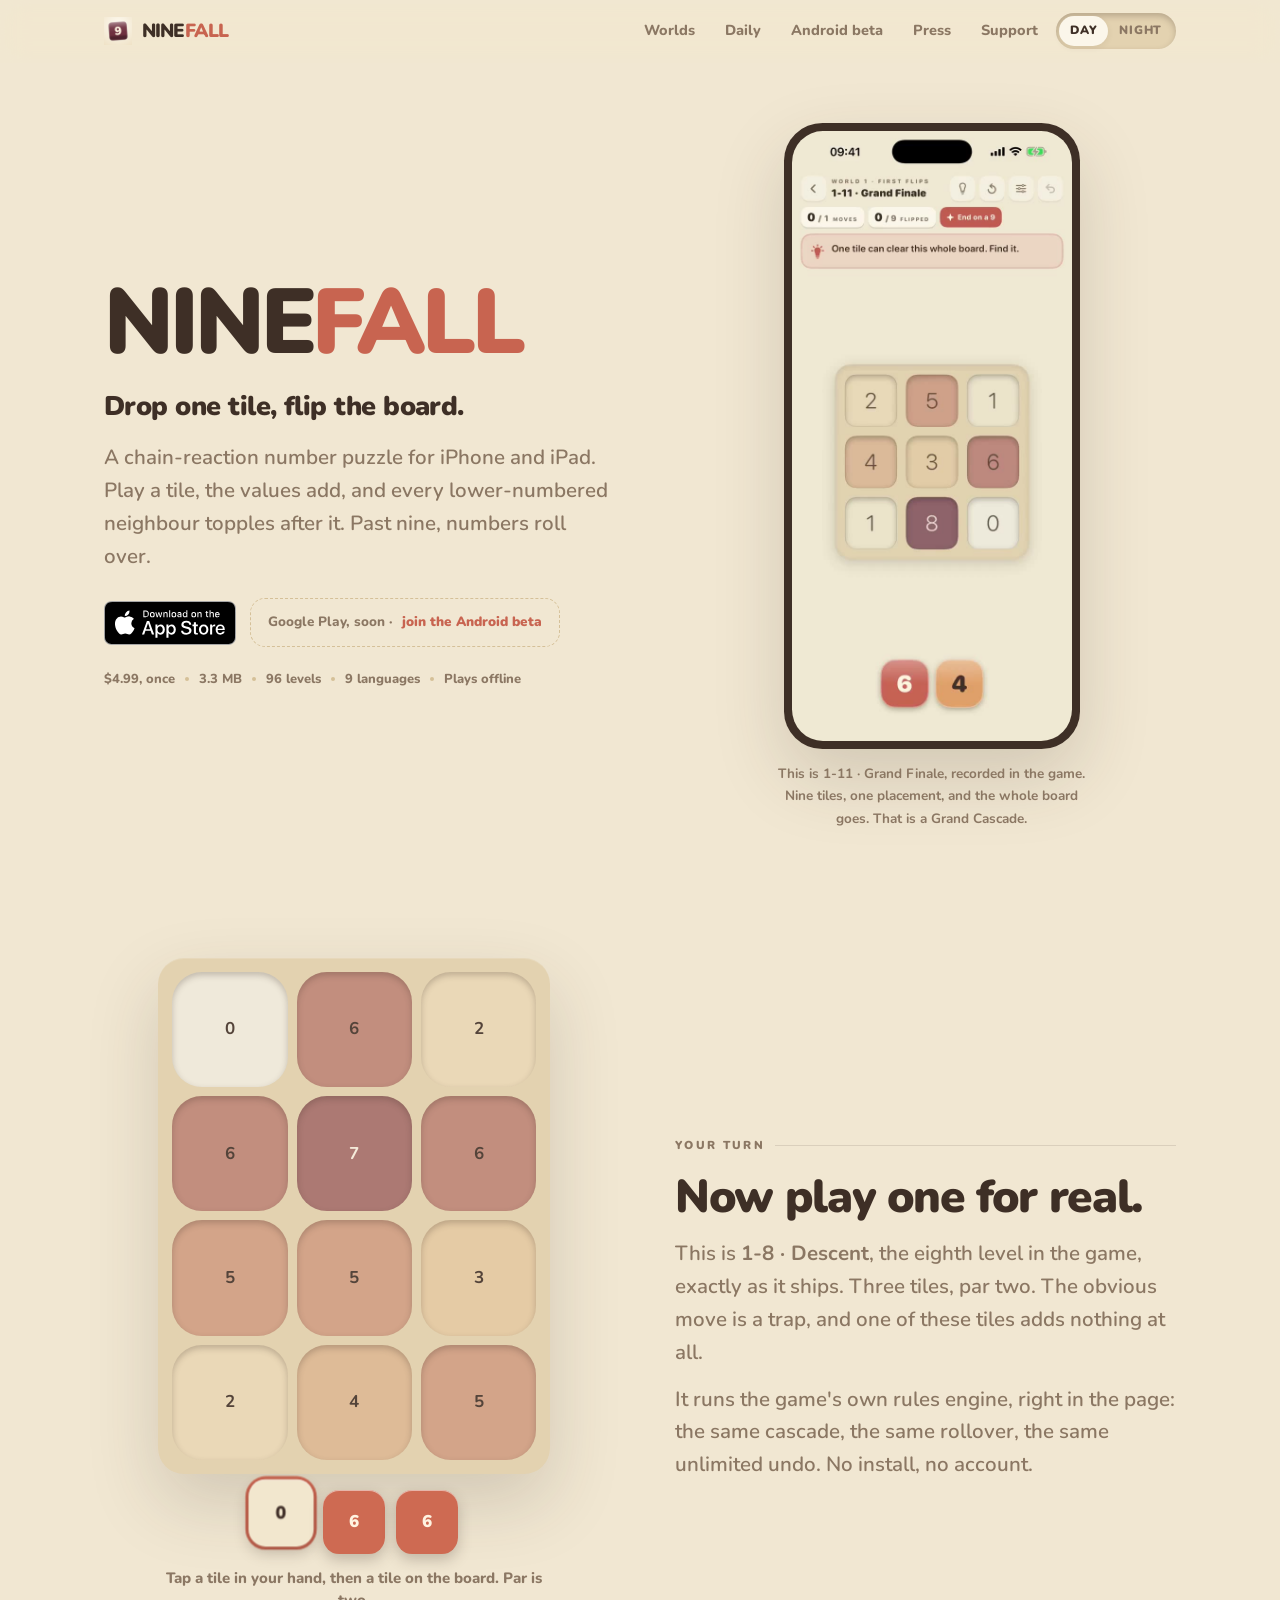
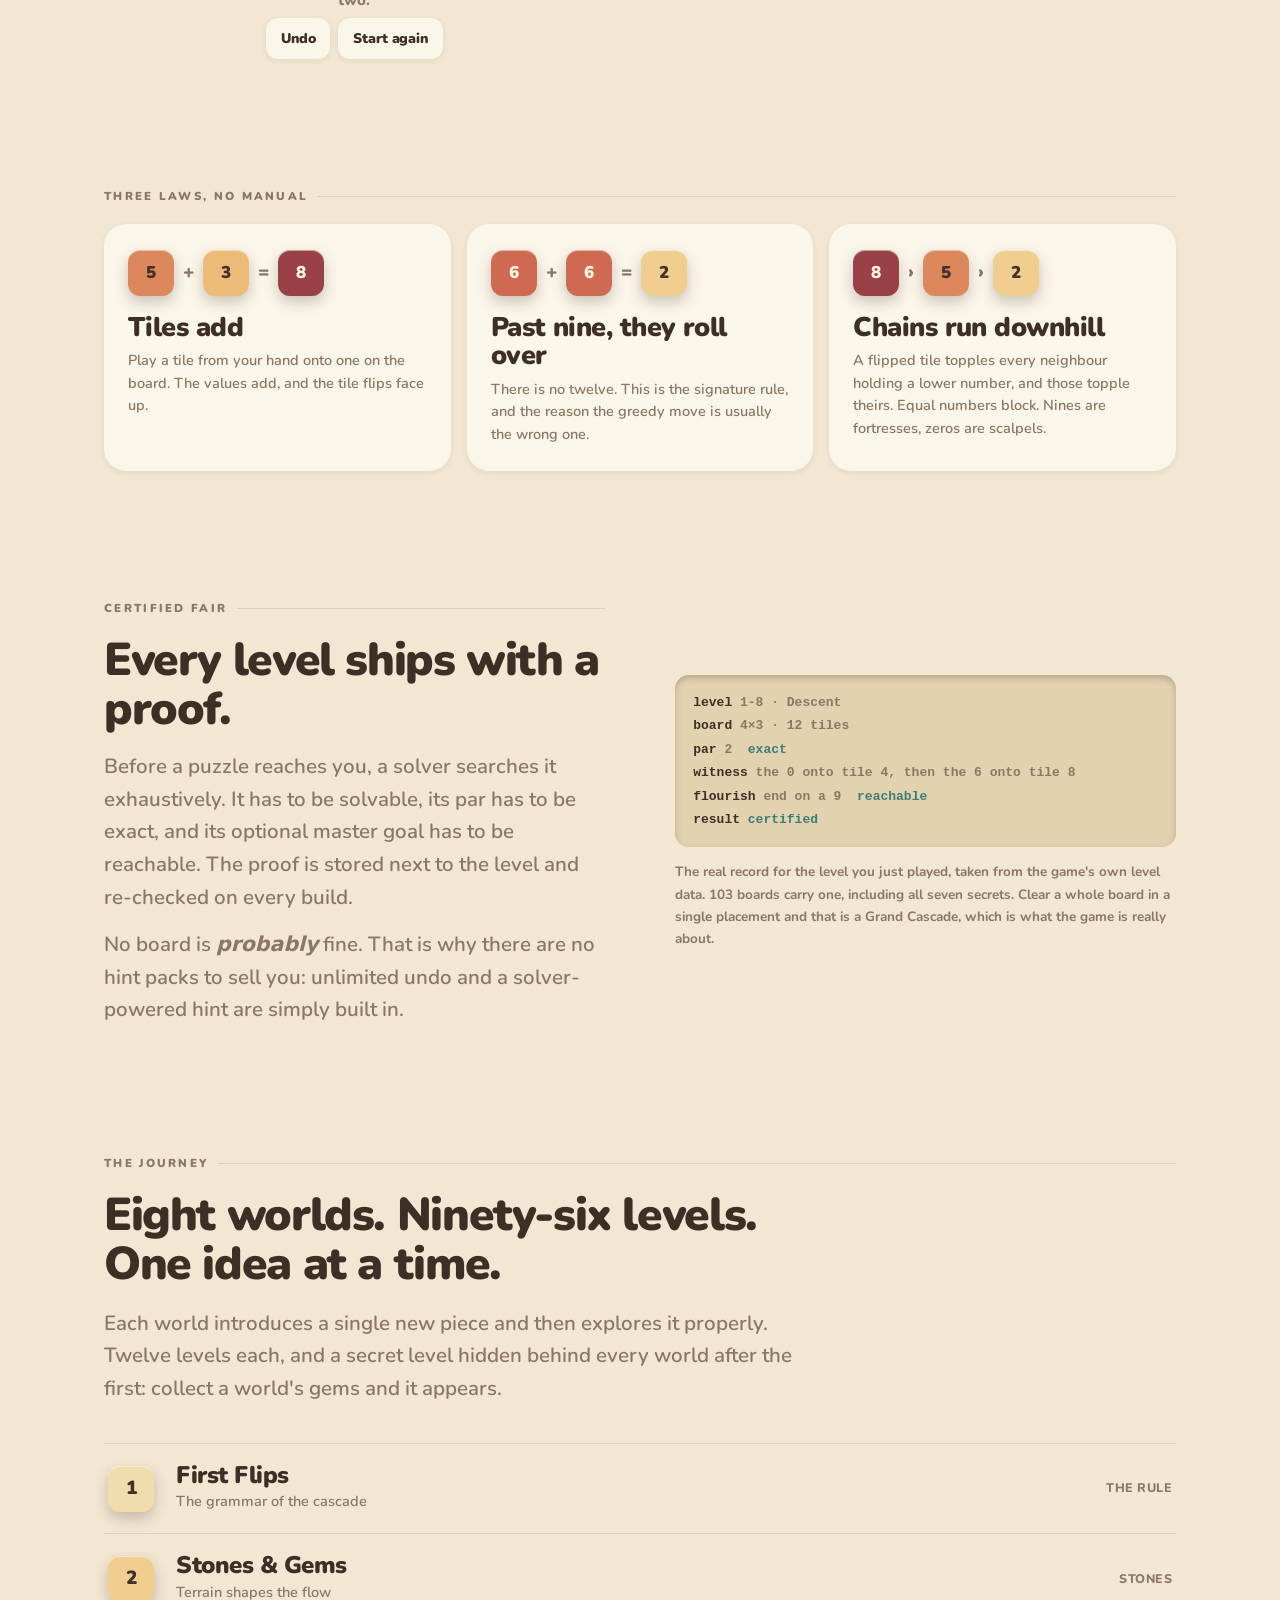
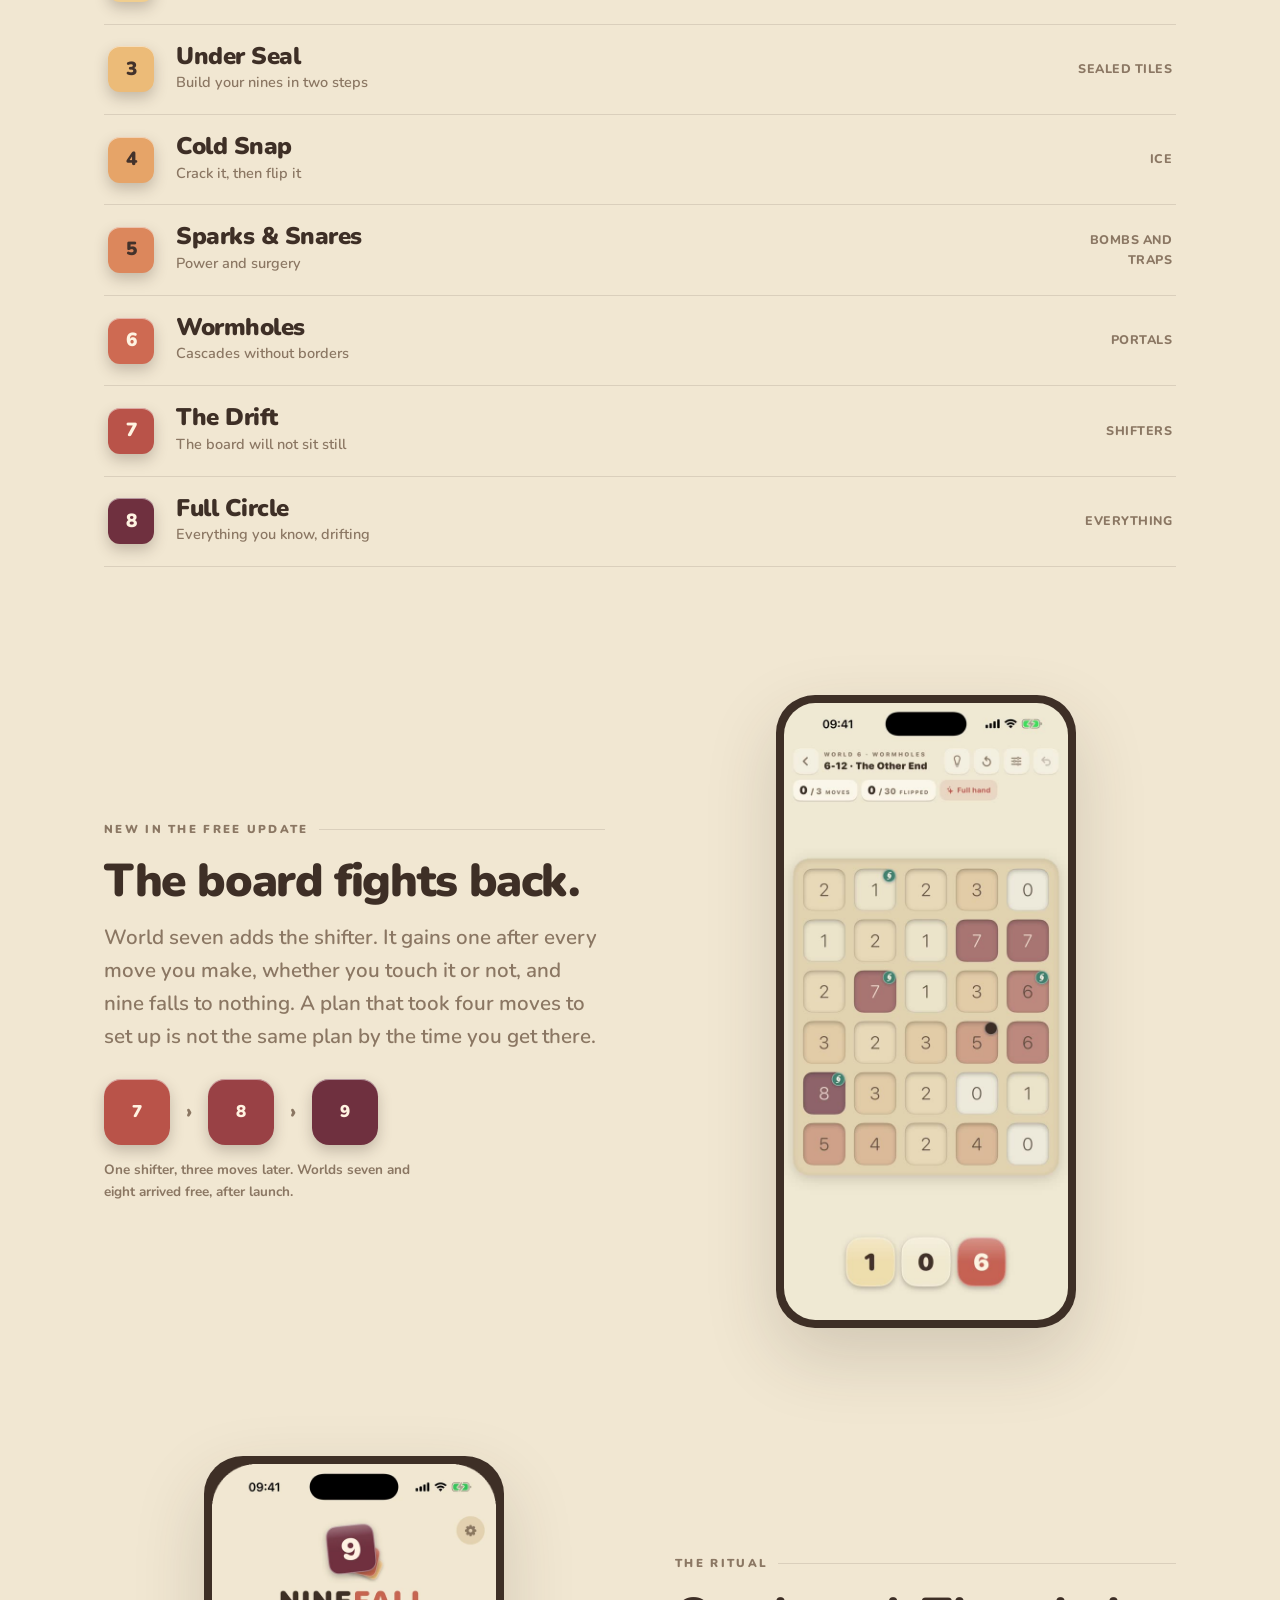
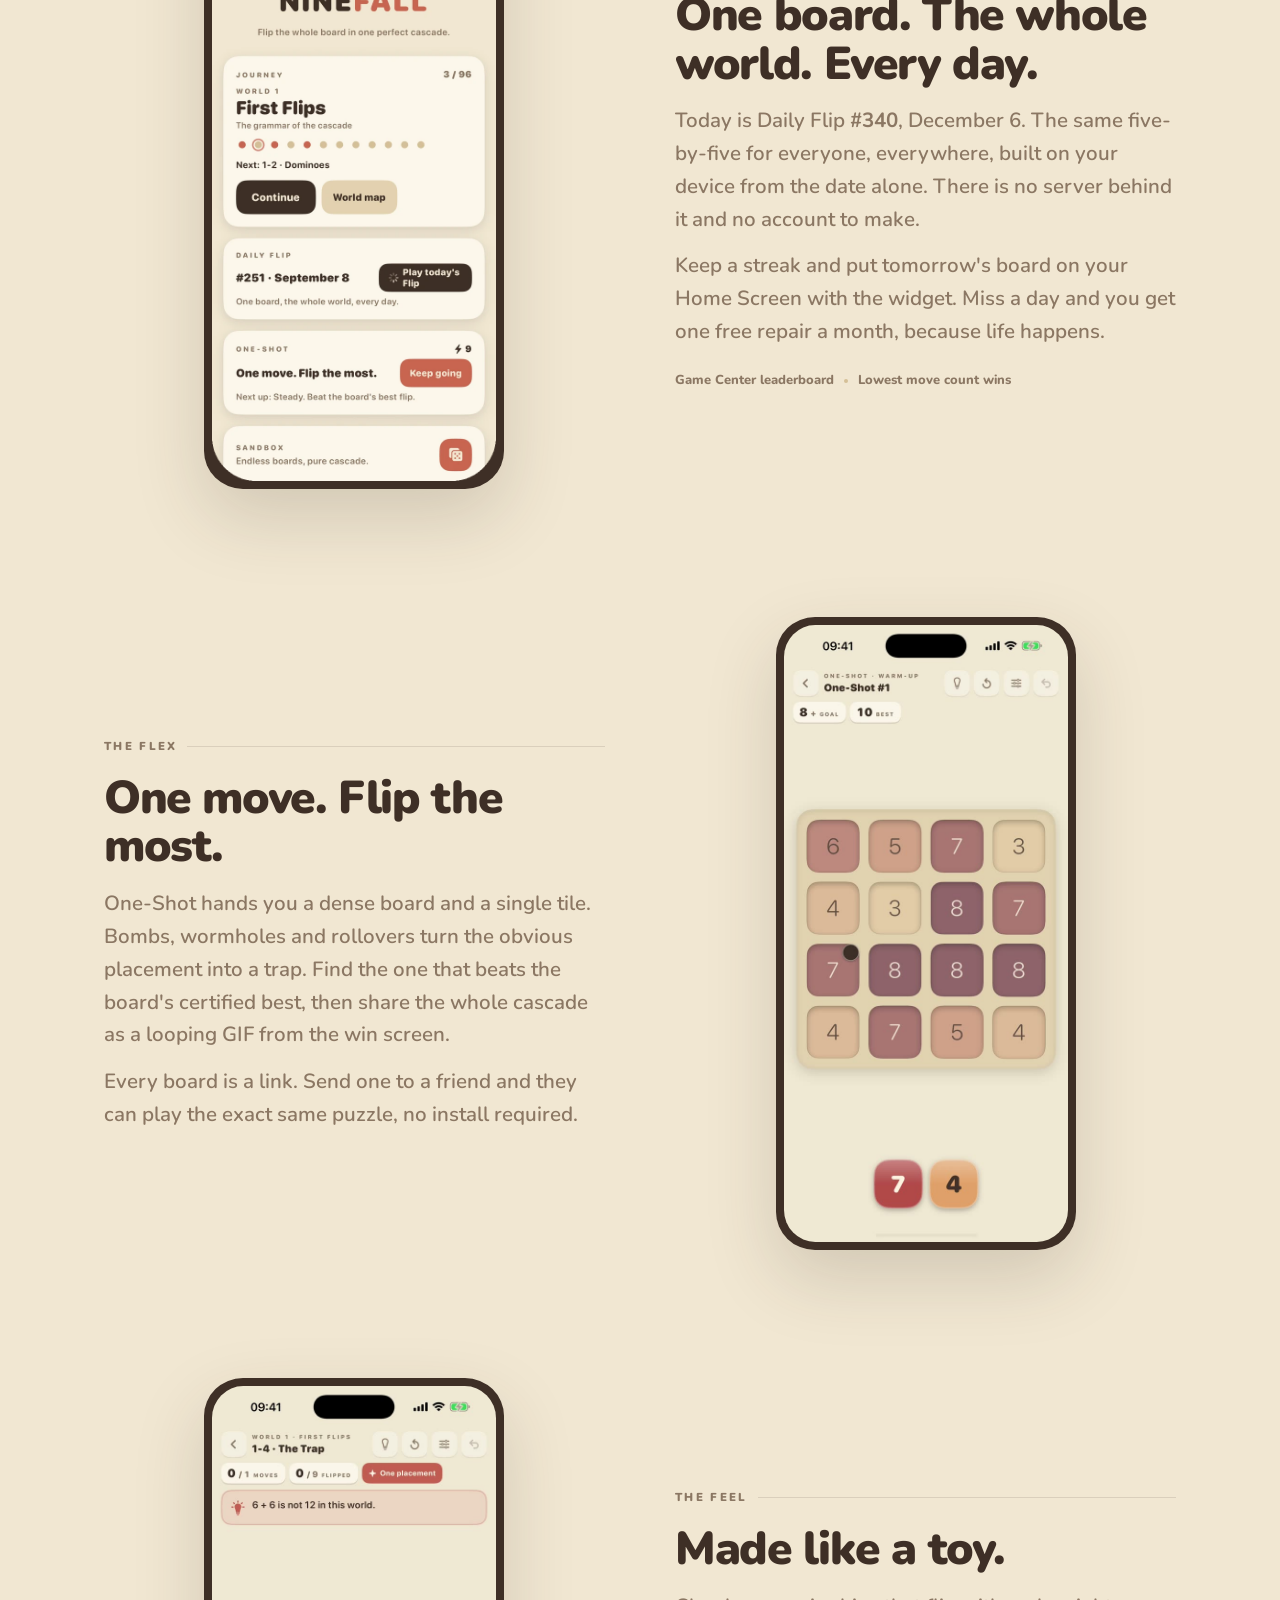
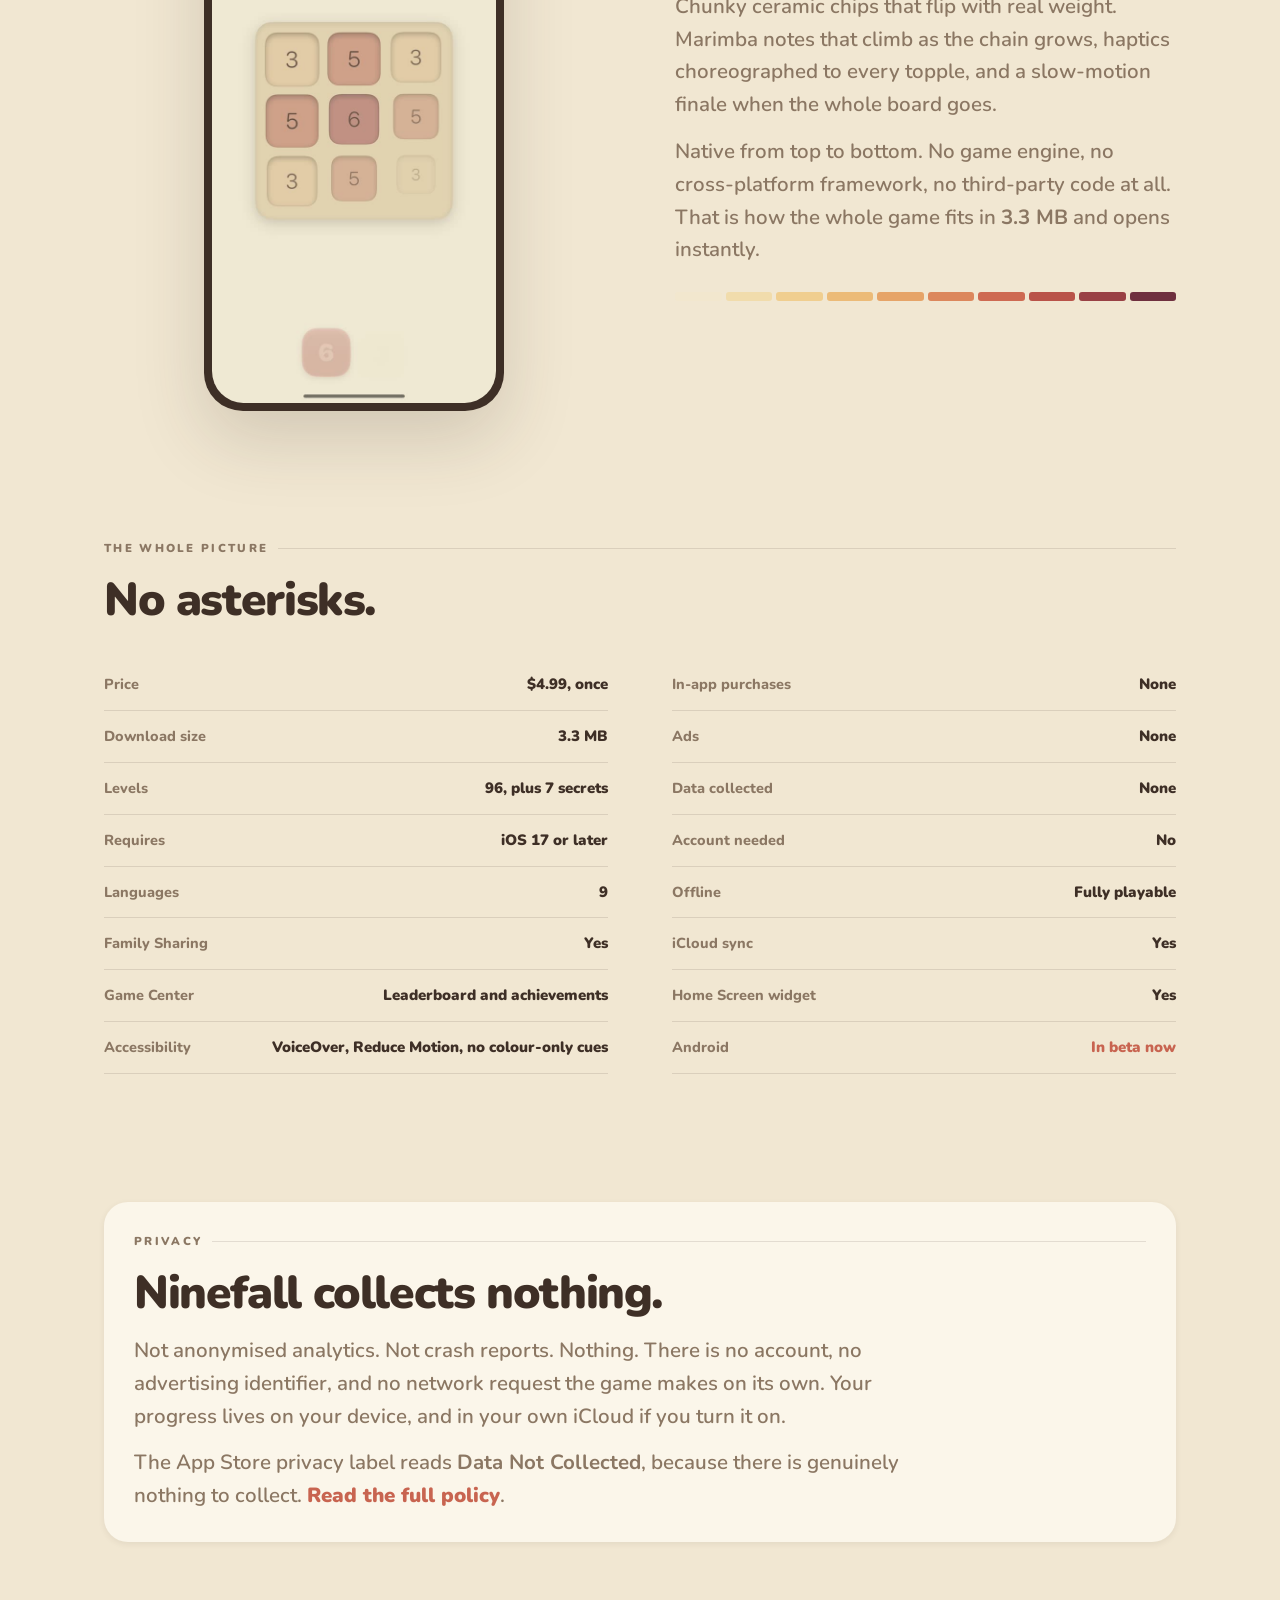
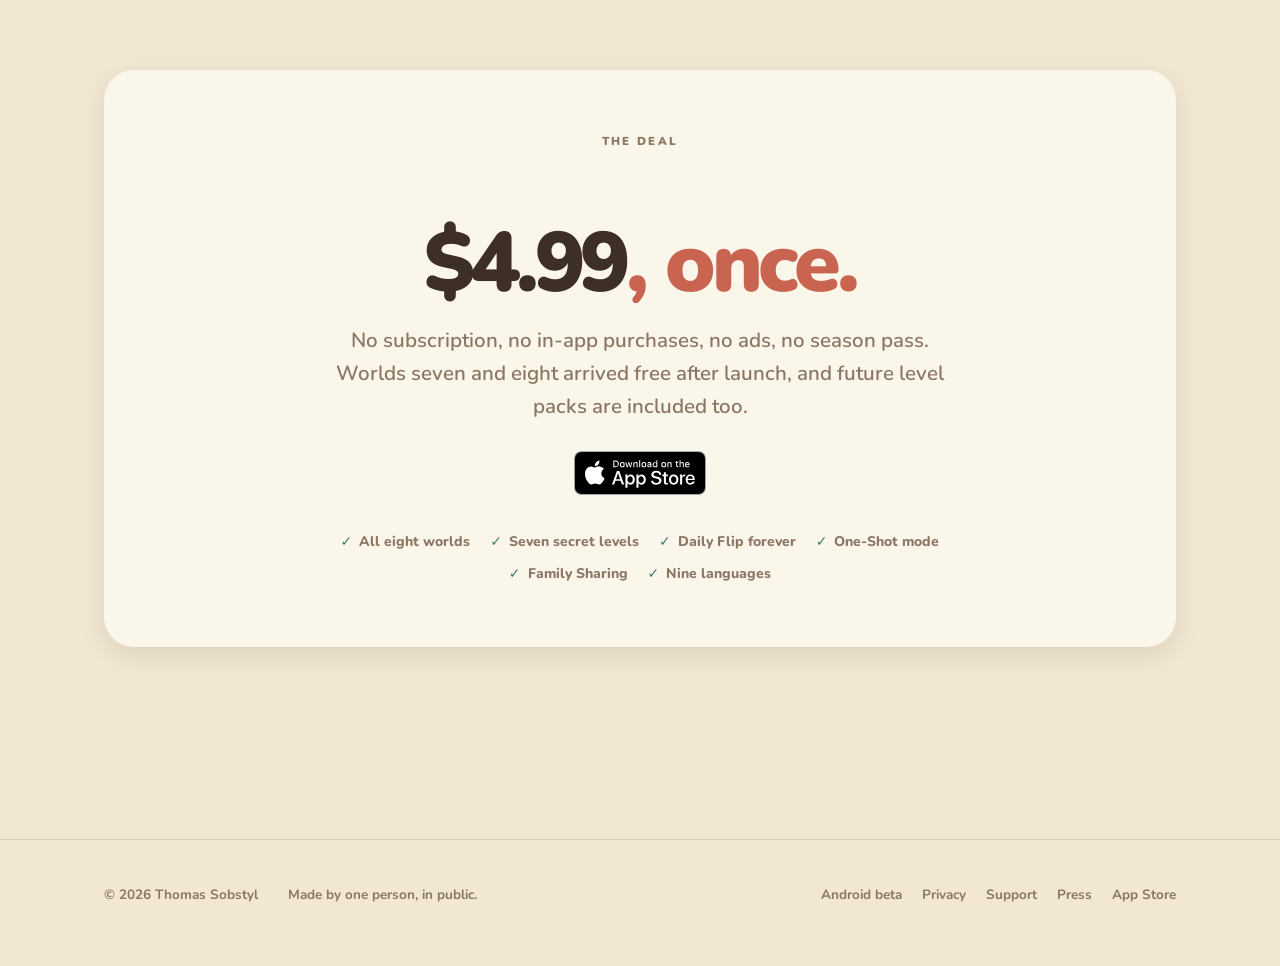
==== commit b3cff92a: "Count page views so the TikTok funnel has a middle App Store Connect campaign tokens already say how" ====
--- a/index.html
+++ b/index.html
@@ -4,7 +4,7 @@
 <meta charset="utf-8">
 <meta name="viewport" content="width=device-width,initial-scale=1">
 <title>Ninefall — drop one tile, flip the board</title>
-<meta name="description" content="A chain-reaction number puzzle for iPhone and iPad. Play a tile, the values add, and every lower number topples after it. Past nine they roll over. Free to start: two worlds and the Daily Flip cost nothing, and one purchase unlocks all eight worlds and 96 certified-fair levels, forever. No ads, no tracking, no account.">
+<meta name="description" content="A chain-reaction number puzzle for iPhone and iPad. Play a tile, the values add, and every lower number topples after it. Past nine they roll over. Eight worlds, 96 certified-fair levels, a Daily Flip for the whole world. $4.99 once. No ads, no tracking, no account.">
 <link rel="canonical" href="https://ninefall.app/">
 <meta property="og:type" content="website">
 <meta property="og:site_name" content="Ninefall">
@@ -41,41 +41,14 @@
   .soon b{color:var(--ring); font-weight:900;}
   .appstore{padding:0; background:none; box-shadow:none;}
   .appstore:hover{transform:translateY(-1px); box-shadow:none;}
-  .drift-demo,.leaf-demo{display:flex; align-items:center; gap:16px; margin-top:26px;}
-  .drift-demo .tile,.leaf-demo .tile{width:66px;}
-  .drift-demo .arrow,.leaf-demo .arrow{color:var(--ink-soft); font-weight:900; font-size:20px;}
-  .leaf-demo{flex-wrap:wrap; gap:12px;}
-  @media (max-width:560px){
-    .leaf-demo{gap:8px;}
-    .leaf-demo .tile{width:min(52px,15vw);}
-    .leaf-demo .arrow{font-size:16px;}
-  }
+  .drift-demo{display:flex; align-items:center; gap:16px; margin-top:26px;}
+  .drift-demo .tile{width:66px;}
+  .drift-demo .arrow{color:var(--ink-soft); font-weight:900; font-size:20px;}
   .proof{font-family:ui-monospace,SFMono-Regular,Menlo,monospace; font-size:13px;
     background:var(--panel); border-radius:14px; padding:16px 18px; color:var(--ink-soft);
     box-shadow:var(--tile-sink); line-height:1.8; overflow-x:auto;}
   .proof b{color:var(--ink); font-weight:700;}
   .proof .ok{color:#3E7D74; font-weight:700;}
-  /* Free vs unlock, side by side. One card per column on phones. */
-  .tiers{display:grid; grid-template-columns:1fr 1fr; gap:18px; margin-top:34px;}
-  .tier{background:var(--card); border-radius:24px; padding:28px 26px; box-shadow:var(--shadow-s);}
-  .tier.is-full{box-shadow:var(--shadow-m); outline:2px solid var(--ring); outline-offset:-2px;}
-  .tier-h{display:flex; flex-wrap:wrap; align-items:baseline; gap:10px;
-    font-size:19px; font-weight:900; letter-spacing:-.02em; margin:0 0 4px;}
-  .tier-p{font-size:15px; font-weight:900; color:var(--ring);}
-  .tier-s{font-size:13.5px; font-weight:800; color:var(--ink-soft); margin:0;}
-  .tier ul{list-style:none; padding:0; margin:18px 0 0; display:grid; gap:9px;
-    font-size:15px; font-weight:700; color:var(--ink-soft);}
-  .tier li{display:flex; gap:9px;}
-  .tier li::before{content:"\2713"; color:#3E7D74; font-weight:900; flex:none;}
-  :root[data-theme="night"] .tier li::before{color:#6FB3A6;}
-  @media (prefers-color-scheme:dark){:root:not([data-theme="day"]) .tier li::before{color:#6FB3A6;}}
-  @media (max-width:760px){.tiers{grid-template-columns:1fr;}}
-  /* The seasonal pack: a dated run of boards, warmer than the page around it. */
-  .season-days{display:flex; flex-wrap:wrap; gap:7px; margin-top:24px;}
-  .season-days span{width:34px; height:34px; border-radius:26%; display:grid; place-items:center;
-    background:var(--panel); color:var(--ink-soft); font-size:13px; font-weight:900;
-    box-shadow:var(--tile-sink);}
-  .season-days span.on{background:var(--v4); color:var(--ink); box-shadow:var(--tile-rise);}
   :root[data-theme="night"] .proof .ok{color:#6FB3A6;}
   @media (prefers-color-scheme:dark){:root:not([data-theme="day"]) .proof .ok{color:#6FB3A6;}}
 </style>
@@ -93,7 +66,6 @@
     </a>
     <nav>
       <a class="hide-sm" href="#worlds">Worlds</a>
-      <a class="hide-sm" href="#price">What's free</a>
       <a class="hide-sm" href="#daily">Daily</a>
       <a href="/beta">Android beta</a>
       <a href="/press">Press</a>
@@ -114,7 +86,7 @@
       <p class="tagline">Drop one tile, flip the board.</p>
       <p class="lead">A chain-reaction number puzzle for iPhone and iPad. Play a tile,
         the values add, and every lower-numbered neighbour topples after it. Past nine,
-        numbers roll over. Free to start, and one purchase opens everything else.</p>
+        numbers roll over.</p>
       <div class="cta">
         <a class="appstore" href="https://apps.apple.com/app/id6789261861">
           <img src="/assets/badge-download.svg" alt="Download Ninefall on the App Store">
@@ -122,7 +94,7 @@
         <a class="soon" href="/beta">Google Play, soon &middot; <b>join the Android beta</b></a>
       </div>
       <p class="facts">
-        <span>Free to start</span><span>3.3 MB</span><span>96 levels</span>
+        <span>$4.99, once</span><span>3.3 MB</span><span>96 levels</span>
         <span>9 languages</span><span>Plays offline</span>
       </p>
     </div>
@@ -222,10 +194,9 @@
         <div><b>result</b> <span class="ok">certified</span></div>
       </div>
       <p class="board-note" style="text-align:left; max-width:none">The real record for
-        the level you just played, taken from the game's own level data. 118 boards carry
-        one: all 96 levels, all seven secrets, and the fifteen boards of the Autumn season.
-        Clear a whole board in a single placement and that is a <b>Grand Cascade</b>, which
-        is what the game is really about.</p>
+        the level you just played, taken from the game's own level data. 103 boards carry
+        one, including all seven secrets. Clear a whole board in a single placement and
+        that is a <b>Grand Cascade</b>, which is what the game is really about.</p>
     </div>
   </div>
 </section>
@@ -269,67 +240,6 @@
   </div>
 </section>
 
-<!-- ============================ FREE TO START ============================ -->
-<section id="price">
-  <div class="wrap band">
-    <div class="rv">
-      <p class="eyebrow">The deal, up front</p>
-      <h2 class="h2">Start free. Unlock once.<br>Keep it forever.</h2>
-      <p class="lead" style="margin-top:18px">Download it and play. The first two worlds,
-        a secret level and the Daily Flip cost nothing and stay that way. When you want
-        the rest, one purchase opens it, and that is the only purchase there will ever be.
-        No lives, no energy, no currency, no second product.</p>
-      <p class="lead" style="margin-top:14px">Nothing is dangled at you either. Locked
-        worlds sit on the map plainly marked, the unlock is one sheet with one price on
-        it, and there are no countdowns or crossed-out numbers anywhere near it.</p>
-    </div>
-    <div class="band-media rv">
-      <div class="device"><img src="/assets/screen-map.webp" width="620" height="1348"
-        alt="The Journey map with worlds one and two open, captioned: two worlds free, one unlock for all eight"
-        loading="lazy"></div>
-    </div>
-  </div>
-
-  <div class="wrap">
-    <div class="tiers rv" style="margin-top:clamp(36px,5vw,58px)">
-      <div class="tier">
-        <p class="tier-h">Free</p>
-        <p class="tier-s">Nothing to enter, nothing to decline.</p>
-        <ul>
-          <li>Worlds 1 and 2, 24 levels</li>
-          <li>World 2's secret level</li>
-          <li>The Daily Flip, in full, every day</li>
-          <li>One-Shot, the first ten boards</li>
-          <li>Unlimited undo and the solver hint</li>
-          <li>Day and Night, Game Center, widgets</li>
-          <li>Any board a friend shares with you</li>
-          <li>Every seasonal pack while it runs</li>
-        </ul>
-      </div>
-      <div class="tier is-full">
-        <p class="tier-h">Full game, forever <span class="tier-p">$4.99</span></p>
-        <p class="tier-s">One purchase. No subscription, ever.</p>
-        <ul>
-          <li>Worlds 3 to 8, 72 more levels</li>
-          <li>The six other secret levels</li>
-          <li>The whole One-Shot ladder</li>
-          <li>The Sandbox</li>
-          <li>Every future world and pack, included</li>
-          <li>Family Sharing, up to six people</li>
-          <li>Still no ads, no tracking, no account</li>
-          <li>Yours on every device you sign in on</li>
-        </ul>
-      </div>
-    </div>
-
-    <p class="board-note rv" style="text-align:left; max-width:64ch; margin-inline:0">
-      <b>Bought Ninefall when it cost $4.99?</b> Everything stays yours, automatically.
-      The game reads your original purchase from the App Store, unlocks the lot, puts a
-      <b>Founder</b> row in Settings and hands back the first app icon. Nothing to
-      restore, nothing to claim.</p>
-  </div>
-</section>
-
 <!-- ============================ THE DRIFT ============================ -->
 <section>
   <div class="wrap band reverse">
@@ -338,7 +248,7 @@
         muted loop playsinline preload="none" aria-label="A cascade running across a wormhole board"></video></div>
     </div>
     <div class="rv">
-      <p class="eyebrow">Worlds seven and eight</p>
+      <p class="eyebrow">New in the free update</p>
       <h2 class="h2">The board fights back.</h2>
       <p class="lead" style="margin-top:16px">World seven adds the shifter. It gains one
         after every move you make, whether you touch it or not, and nine falls to nothing.
@@ -351,8 +261,7 @@
         <span class="tile is-flipped" id="drift-c" data-tile="7"></span>
       </div>
       <p class="board-note" style="text-align:left; margin-left:0">One shifter, three
-        moves later. Worlds seven and eight arrived after launch, free to everyone who
-        already had the game, and they sit inside the same one unlock today.</p>
+        moves later. Worlds seven and eight arrived free, after launch.</p>
     </div>
   </div>
 </section>
@@ -371,50 +280,13 @@
         <b data-daily-number>#251</b>, <span data-daily-date>September 8</span>. The same
         five-by-five for everyone, everywhere, built on your device from the date alone.
         There is no server behind it and no account to make.</p>
-      <p class="lead" style="margin-top:14px">Keep a streak and put the board itself on
-        your Home Screen. The large widget shows today's grid and the four numbers in your
-        hand, so you can plan the cascade before you open the app, and raises your cleared
-        board as a trophy once you solve it. On iOS 27 it goes extra-large and fills the
-        screen. Miss a day and you get one free repair a month, because life happens.</p>
+      <p class="lead" style="margin-top:14px">Keep a streak and put tomorrow's board on
+        your Home Screen with the widget. Miss a day and you get one free repair a month,
+        because life happens.</p>
       <p class="facts" style="margin-top:22px">
-        <span>Free, always</span><span>Game Center leaderboard</span>
-        <span>Lowest move count wins</span>
+        <span>Game Center leaderboard</span><span>Lowest move count wins</span>
       </p>
     </div>
-  </div>
-</section>
-
-<!-- ============================ SEASONS ============================ -->
-<section id="seasons">
-  <div class="wrap">
-    <p class="eyebrow rv">Seasons</p>
-    <h2 class="h2 rv">Autumn: every leaf falls<br>in its own time.</h2>
-    <p class="lead rv" style="margin-top:18px; max-width:58ch">A season is a dated run of
-      boards that opens one a day and then stays yours forever. <b>Autumn</b> is the first:
-      fifteen boards from October 1, built around one new tile, with warmer paper, leaves
-      drifting past the board and a cascade tuned to a minor key.</p>
-    <p class="lead rv" style="margin-top:14px; max-width:58ch">The <b>leaf</b> loses a
-      number every time a placement resolves. Flip it while it still stands, or let it
-      reach zero, fall, and wall that square off for good. Every board is certified the
-      same way the campaign is: par exact, witness stored, and the leaf proven to matter.</p>
-    <div class="leaf-demo rv" aria-hidden="true">
-      <span class="tile" data-leaf="2"></span><span class="arrow">&rsaquo;</span>
-      <span class="tile" data-leaf="1"></span><span class="arrow">&rsaquo;</span>
-      <span class="tile" data-leaf="0"></span><span class="arrow">&rsaquo;</span>
-      <span class="tile stone" data-leaf="fallen"></span>
-    </div>
-    <p class="board-note rv" style="text-align:left; max-width:60ch; margin-inline:0">
-      One leaf, one placement at a time, and the move after zero drops it. A fallen leaf is
-      a stone: it never flips again, and nothing cascades through it.</p>
-
-    <div class="season-days rv" aria-hidden="true"></div>
-    <p class="board-note rv" data-season-state
-       style="text-align:left; max-width:60ch; margin-inline:0">One board a day,
-      October 1 to October 15.</p>
-    <p class="board-note rv" style="text-align:left; max-width:60ch; margin-inline:0">
-      Every board is <b>free for everyone while the season runs</b>, unlocked or not. When
-      it closes the pack joins the full game, and anything you opened stays yours either
-      way.</p>
   </div>
 </section>
 
@@ -465,13 +337,11 @@
     <p class="eyebrow rv">The whole picture</p>
     <h2 class="h2 rv" style="margin-bottom:34px">No asterisks.</h2>
     <dl class="spec rv">
-      <div><dt>Price</dt><dd>Free to start</dd></div>
-      <div><dt>In-app purchases</dt><dd>One, $4.99, the full game</dd></div>
-      <div><dt>Free without paying</dt><dd>Worlds 1 and 2, a secret, the Daily Flip</dd></div>
+      <div><dt>Price</dt><dd>$4.99, once</dd></div>
+      <div><dt>In-app purchases</dt><dd>None</dd></div>
       <div><dt>Download size</dt><dd>3.3 MB</dd></div>
       <div><dt>Ads</dt><dd>None</dd></div>
       <div><dt>Levels</dt><dd>96, plus 7 secrets</dd></div>
-      <div><dt>Seasonal packs</dt><dd>Autumn, 15 boards, free while it runs</dd></div>
       <div><dt>Data collected</dt><dd>None</dd></div>
       <div><dt>Requires</dt><dd>iOS 17 or later</dd></div>
       <div><dt>Account needed</dt><dd>No</dd></div>
@@ -480,7 +350,7 @@
       <div><dt>Family Sharing</dt><dd>Yes</dd></div>
       <div><dt>iCloud sync</dt><dd>Yes</dd></div>
       <div><dt>Game Center</dt><dd>Leaderboard and achievements</dd></div>
-      <div><dt>Home Screen widget</dt><dd>Streak, and today's board in the large sizes</dd></div>
+      <div><dt>Home Screen widget</dt><dd>Yes</dd></div>
       <div><dt>Accessibility</dt><dd>VoiceOver, Reduce Motion, no colour-only cues</dd></div>
       <div><dt>Android</dt><dd><a href="/beta" style="color:var(--ring)">In beta now</a></dd></div>
     </dl>
@@ -509,25 +379,19 @@
   <div class="wrap">
     <div class="buy rv">
       <p class="eyebrow">The deal</p>
-      <p class="amount">Free<span class="accent"> to start.</span></p>
-      <p class="lead" style="margin:18px auto 0; max-width:54ch">Two worlds and the Daily
-        Flip cost nothing. One purchase, <b>$4.99</b>, opens everything else and keeps it
-        open: no subscription, no second product, no ads, no season pass. Worlds seven and
-        eight arrived free after launch, and every future world and pack is included too.</p>
+      <p class="amount">$4.99<span class="accent">, once.</span></p>
+      <p class="lead" style="margin:18px auto 0; max-width:52ch">No subscription, no
+        in-app purchases, no ads, no season pass. Worlds seven and eight arrived free
+        after launch, and future level packs are included too.</p>
       <div class="cta" style="justify-content:center; margin-top:28px">
         <a class="appstore" href="https://apps.apple.com/app/id6789261861">
           <img src="/assets/badge-download.svg" alt="Download Ninefall on the App Store">
         </a>
       </div>
-      <p class="tier-s" style="margin:30px 0 -8px">What the one purchase opens</p>
       <ul>
         <li>All eight worlds</li><li>Seven secret levels</li><li>Daily Flip forever</li>
-        <li>One-Shot and Sandbox</li><li>Every future pack</li><li>Family Sharing</li>
-        <li>Nine languages</li>
+        <li>One-Shot mode</li><li>Family Sharing</li><li>Nine languages</li>
       </ul>
-      <p class="board-note" style="max-width:52ch">Already bought it? You keep everything,
-        plus the Founder icon. <a href="#price" style="color:var(--ring); font-weight:900">What
-        free gets you</a>.</p>
     </div>
   </div>
 </section>
@@ -551,12 +415,9 @@
 "applicationCategory":"GameApplication","operatingSystem":"iOS 17.0 or later",
 "description":"A chain-reaction number puzzle. Numbers add, past nine they roll over, and every lower-numbered neighbour topples after them.",
 "url":"https://ninefall.app/","installUrl":"https://apps.apple.com/app/id6789261861",
-"fileSize":"3.3 MB","softwareVersion":"1.3","inLanguage":["en","ja","zh-Hans","zh-Hant","ko","de","fr","es","pt-BR"],
+"fileSize":"3.3 MB","softwareVersion":"1.1","inLanguage":["en","ja","zh-Hans","zh-Hant","ko","de","fr","es","pt-BR"],
 "author":{"@type":"Person","name":"Thomas Sobstyl"},
-"offers":{"@type":"Offer","price":"0","priceCurrency":"USD",
-  "description":"Free to download. Worlds 1 and 2, a secret level and the Daily Flip are free; one in-app purchase unlocks the full game forever."},
-"hasPart":{"@type":"Offer","name":"Full game, forever","price":"4.99","priceCurrency":"USD",
-  "description":"Every world, secret and mode. One purchase."}}
+"offers":{"@type":"Offer","price":"4.99","priceCurrency":"USD"}}
 </script>
 
 <script type="module">
@@ -588,40 +449,6 @@
     cellSpecs: ['0','6','2','6','7','6','5','5','3','2','4','5'],
     hand: [0, 6, 6], par: 2, flourish: 'finishOnNine',
   }, { intro: 'Tap a tile in your hand, then a tile on the board. Par is two.' });
-
-  // The leaf, counting itself down: unflipped chips from the muted ramp, and a
-  // stone at the end, drawn the same way board.js draws them.
-  document.querySelectorAll('[data-leaf]').forEach((el) => {
-    if (el.dataset.leaf === 'fallen') { el.innerHTML = '<span class="face down"></span>'; return; }
-    const v = +el.dataset.leaf;
-    el.style.setProperty('--m', RAMP.muted[v]);
-    el.style.setProperty('--mi', RAMP.inkMuted(v));
-    el.innerHTML = `<span class="face down">${v}</span>`;
-  });
-
-  // Autumn: fifteen dated boards. The strip fills as the season opens them, and
-  // the line under it says where today sits, in UTC, the way the game does.
-  const strip = document.querySelector('.season-days');
-  const state = document.querySelector('[data-season-state]');
-  if (strip) {
-    const DAYS = 15;
-    const start = Date.UTC(2026, 9, 1);              // October 1, 2026
-    const today = Date.now();
-    const open = Math.floor((today - start) / 86400000) + 1;   // 1-based, <=0 before
-    strip.innerHTML = Array.from({ length: DAYS }, (_, i) => {
-      if (i >= open) return `<span>${i + 1}</span>`;
-      const v = 1 + Math.round((i * 8) / (DAYS - 1));   // day 1 pale, day 15 deep
-      return `<span class="on" style="background:${RAMP.flipped[v]};`
-           + `color:${RAMP.inkFlipped(v)}">${i + 1}</span>`;
-    }).join('');
-    if (state) {
-      state.textContent = open <= 0
-        ? `Autumn opens on October 1. Fifteen boards, one a day.`
-        : open > DAYS
-          ? `All fifteen boards are open, and they stay playable.`
-          : `Day ${open} of ${DAYS} is open. A new board every day until October 15.`;
-    }
-  }
 
   // The shifter, ticking once per move.
   if (!matchMedia('(prefers-reduced-motion: reduce)').matches) {
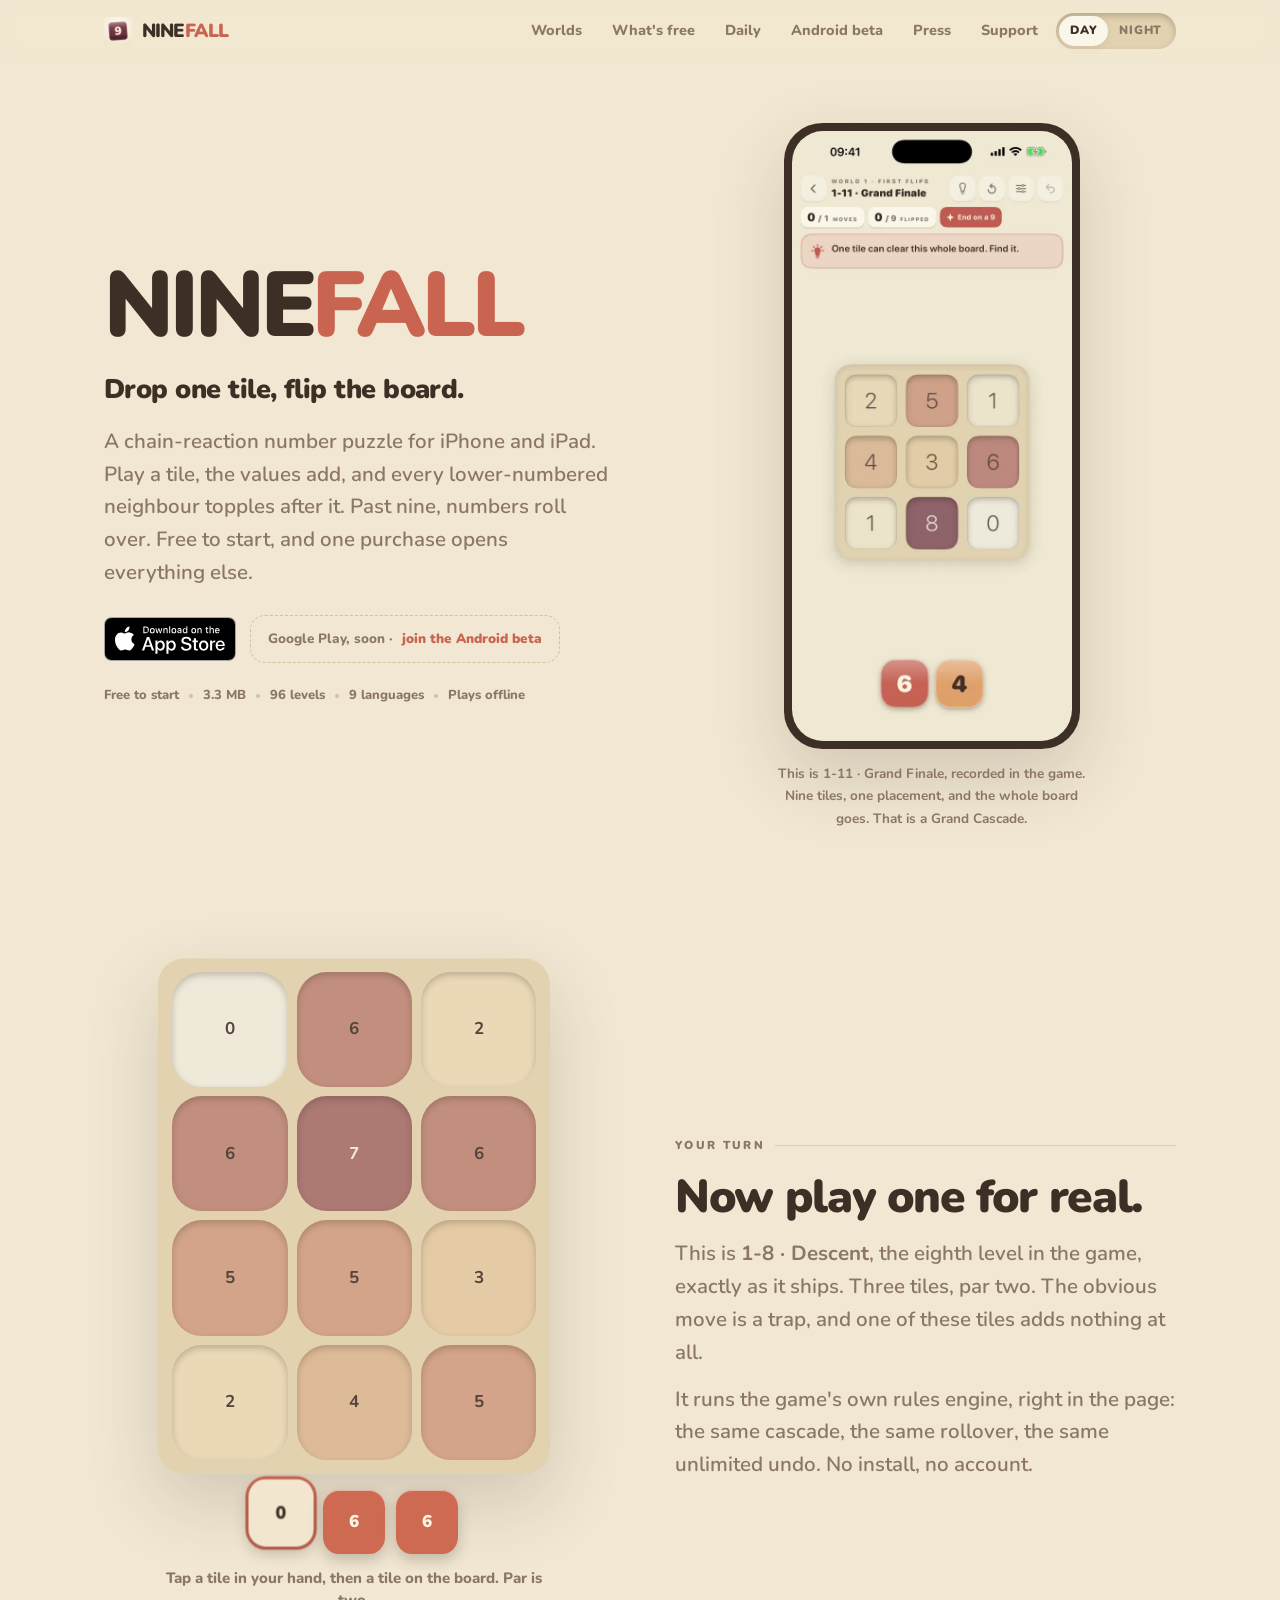
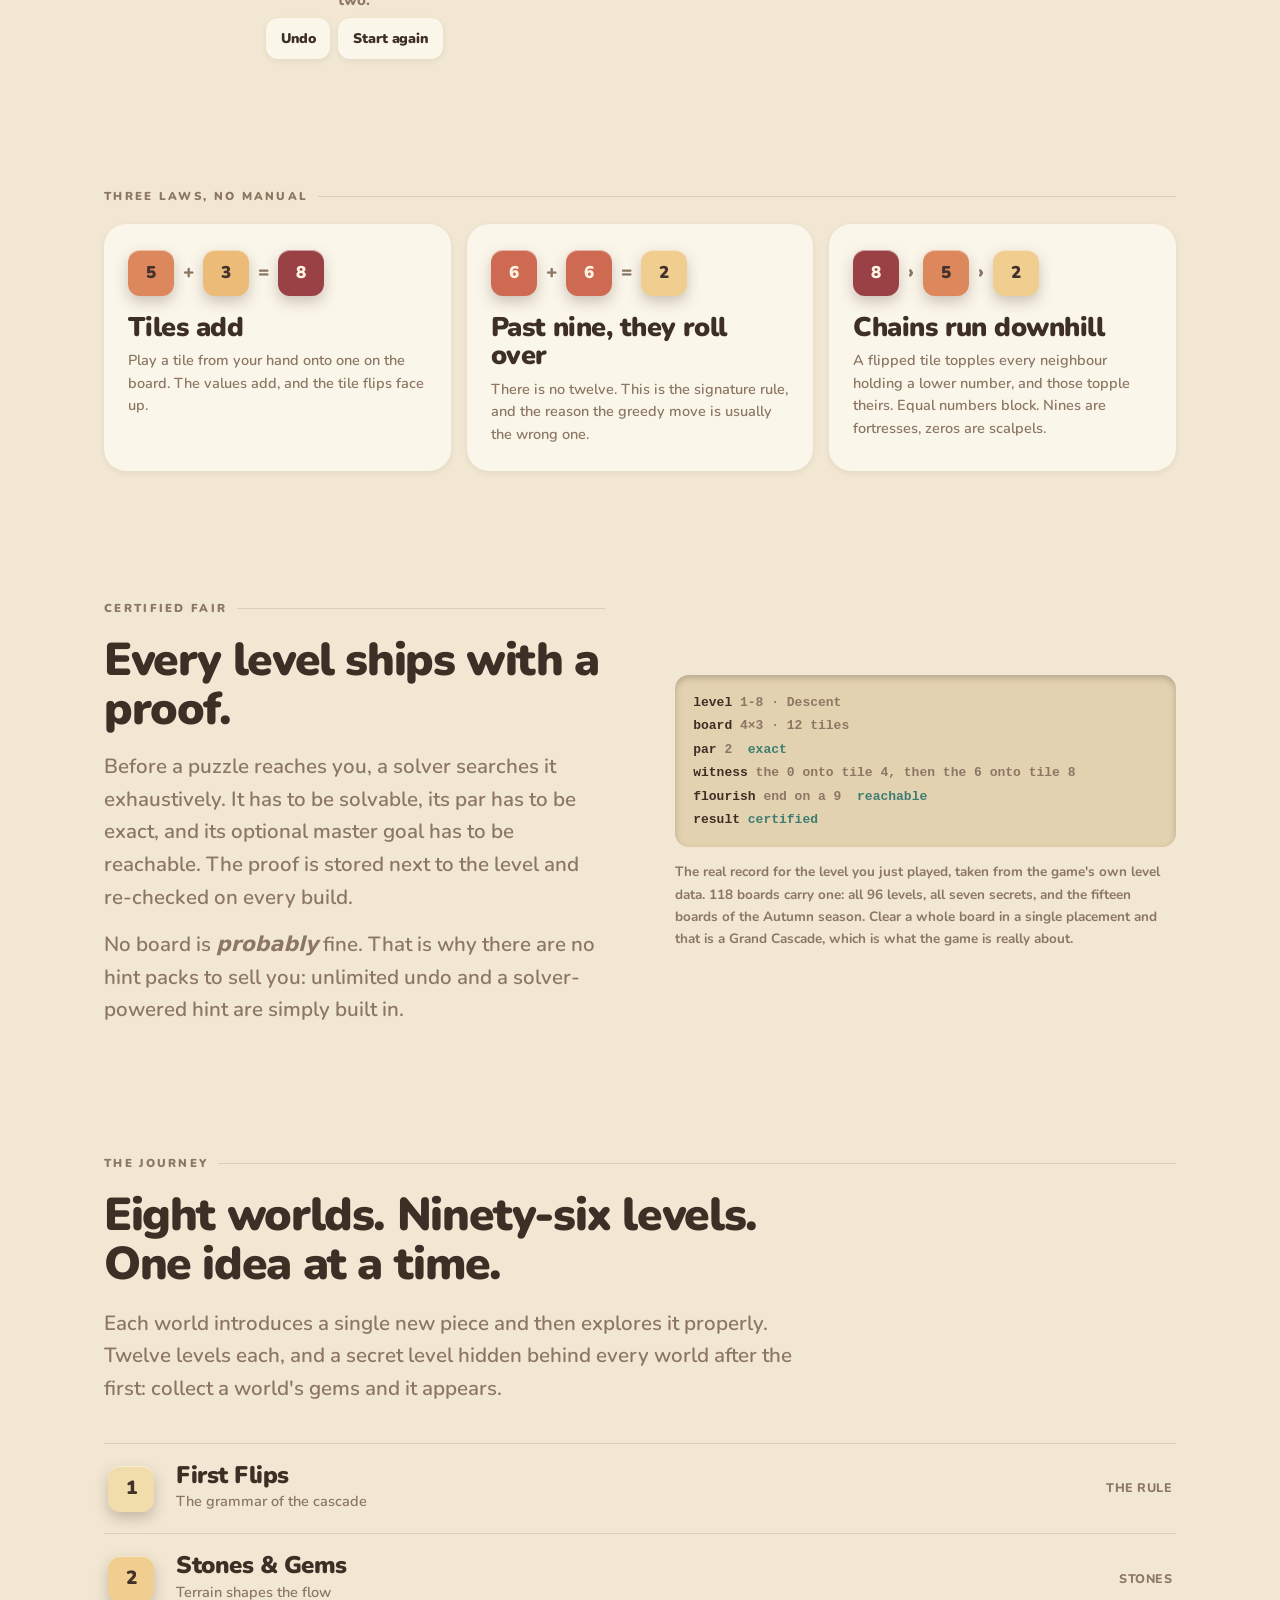
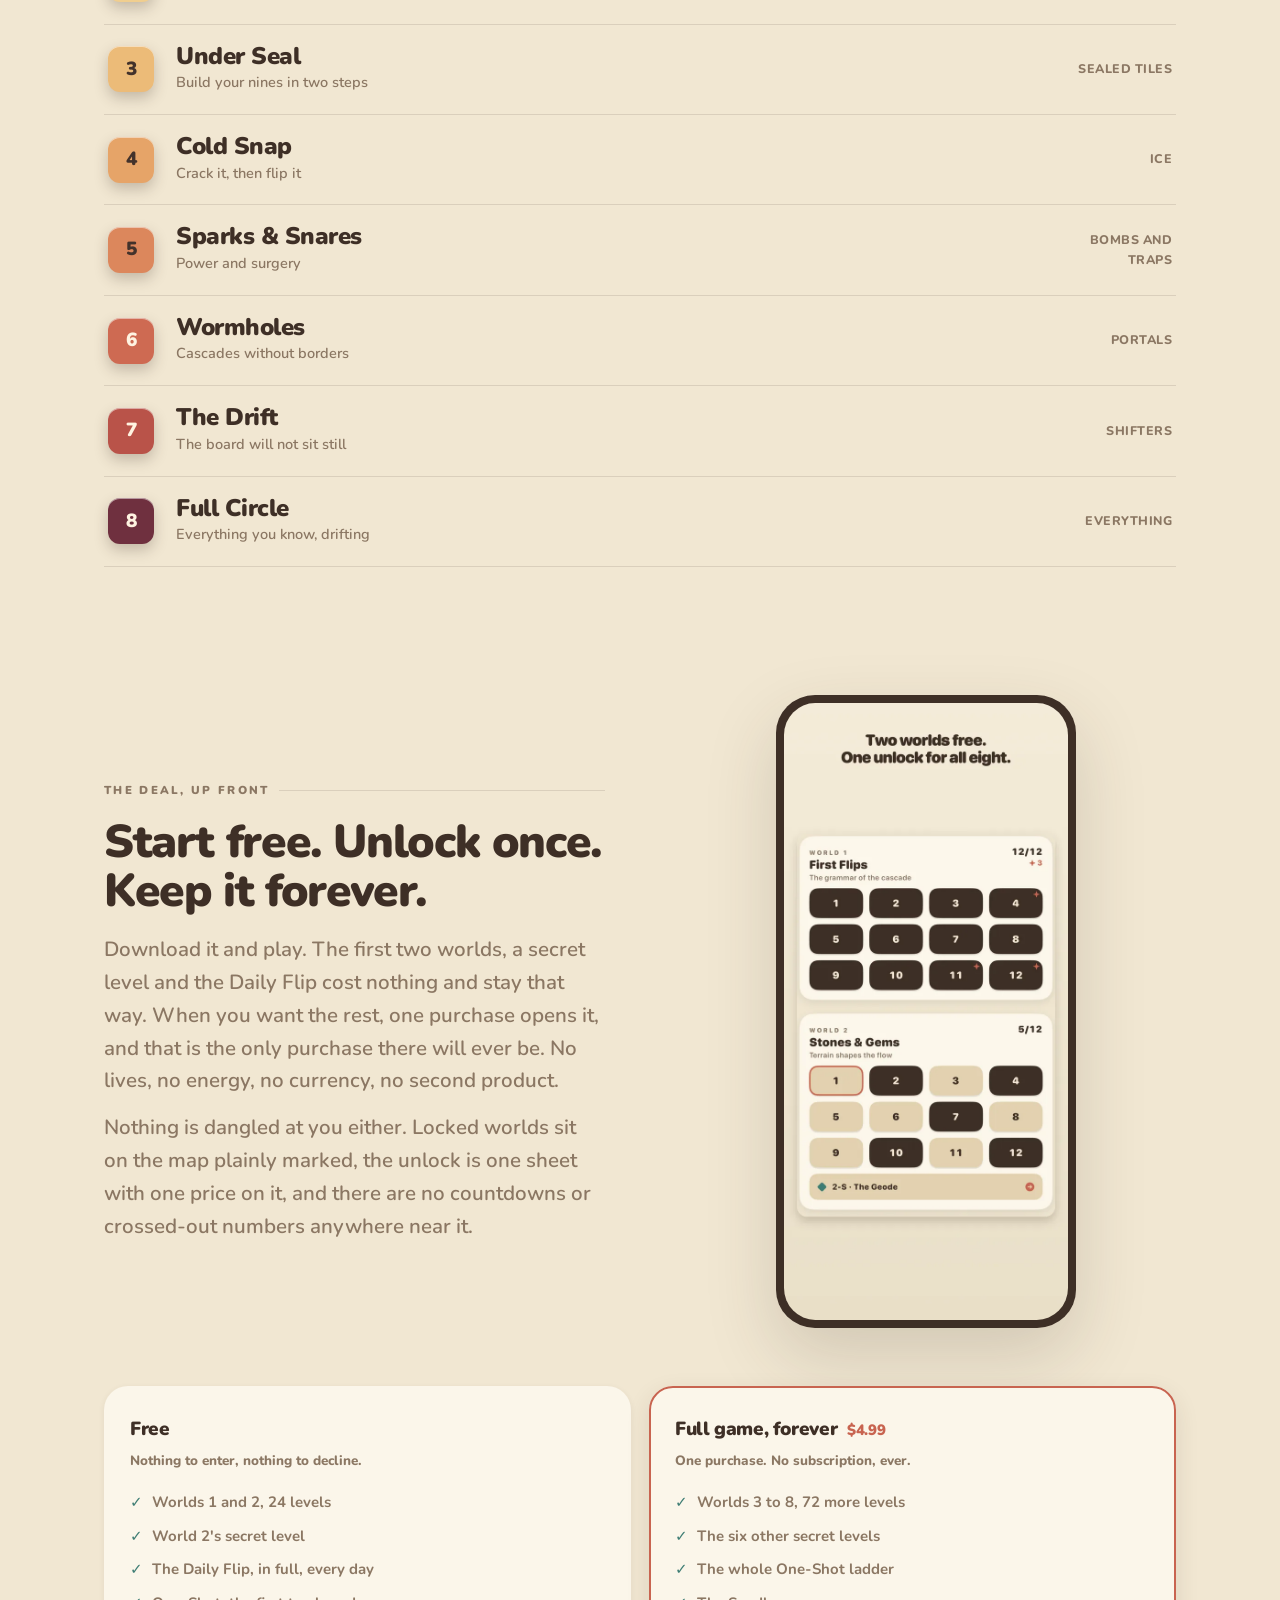
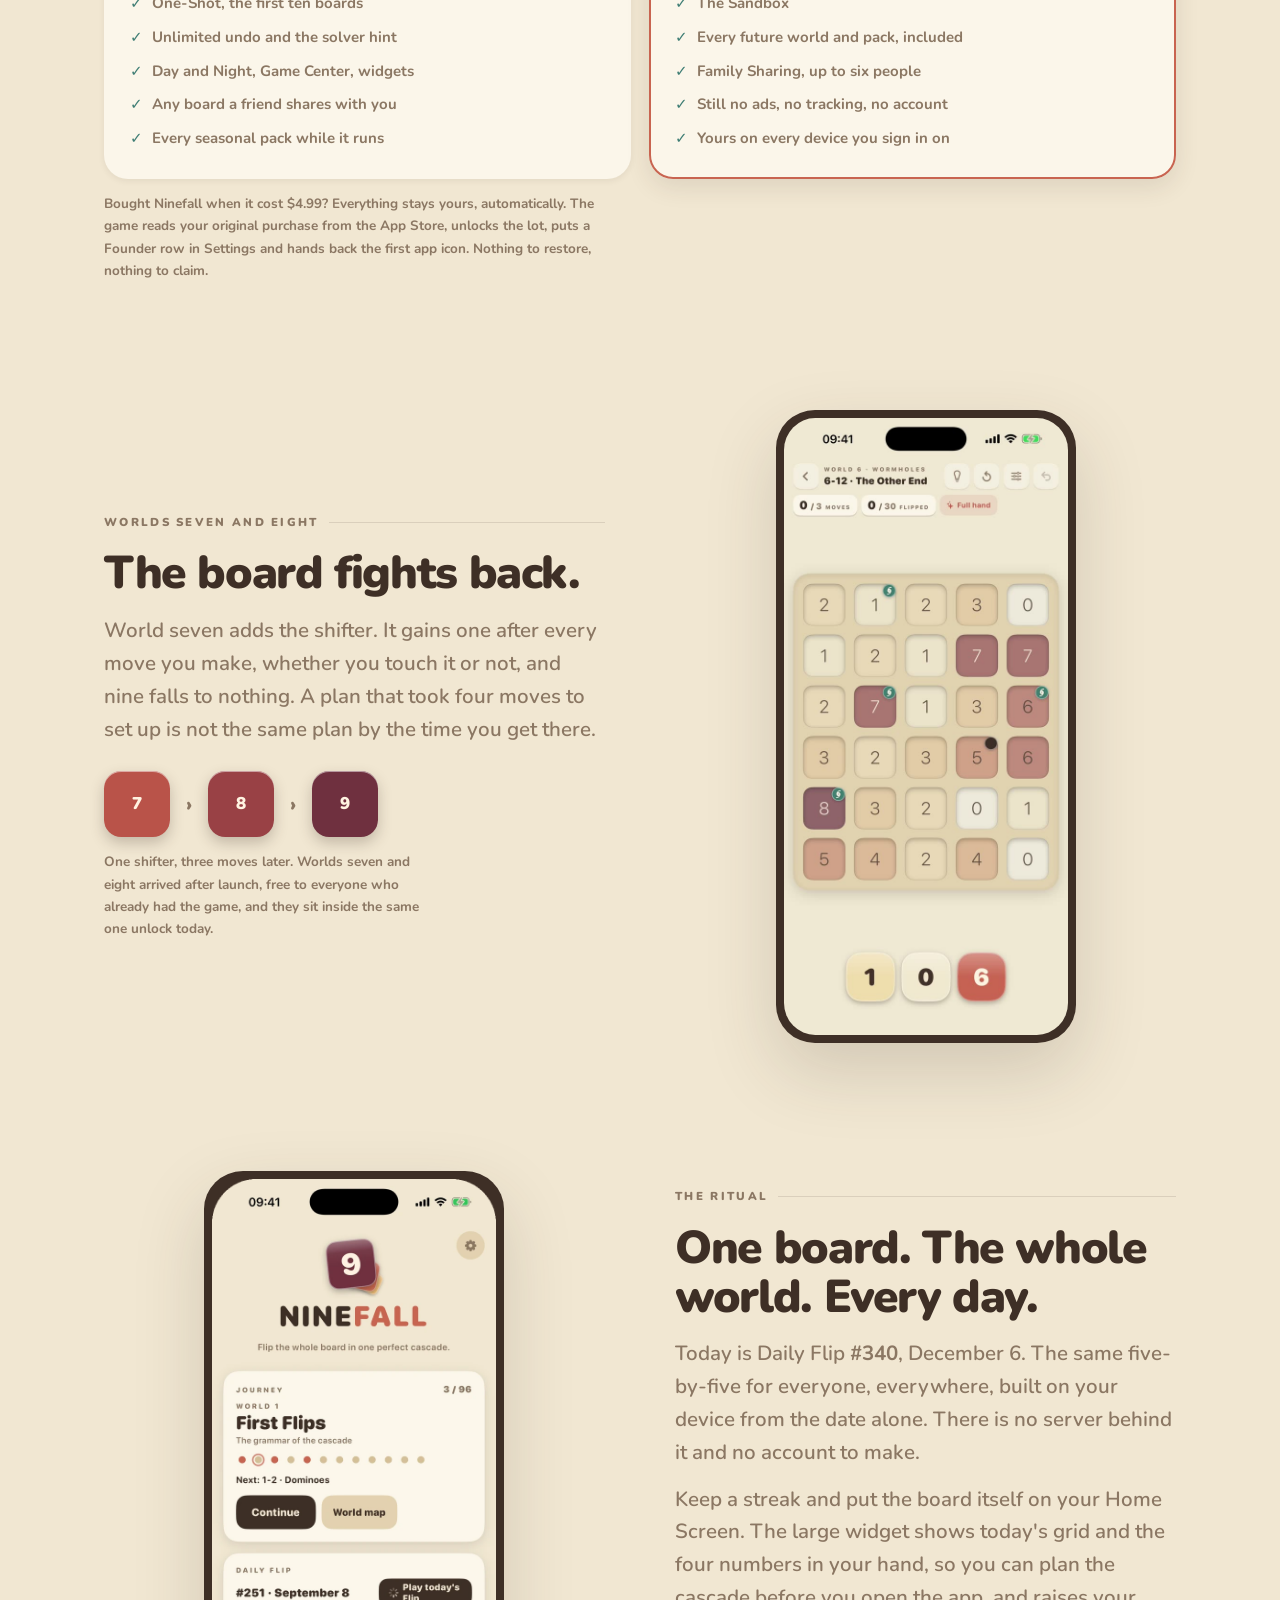
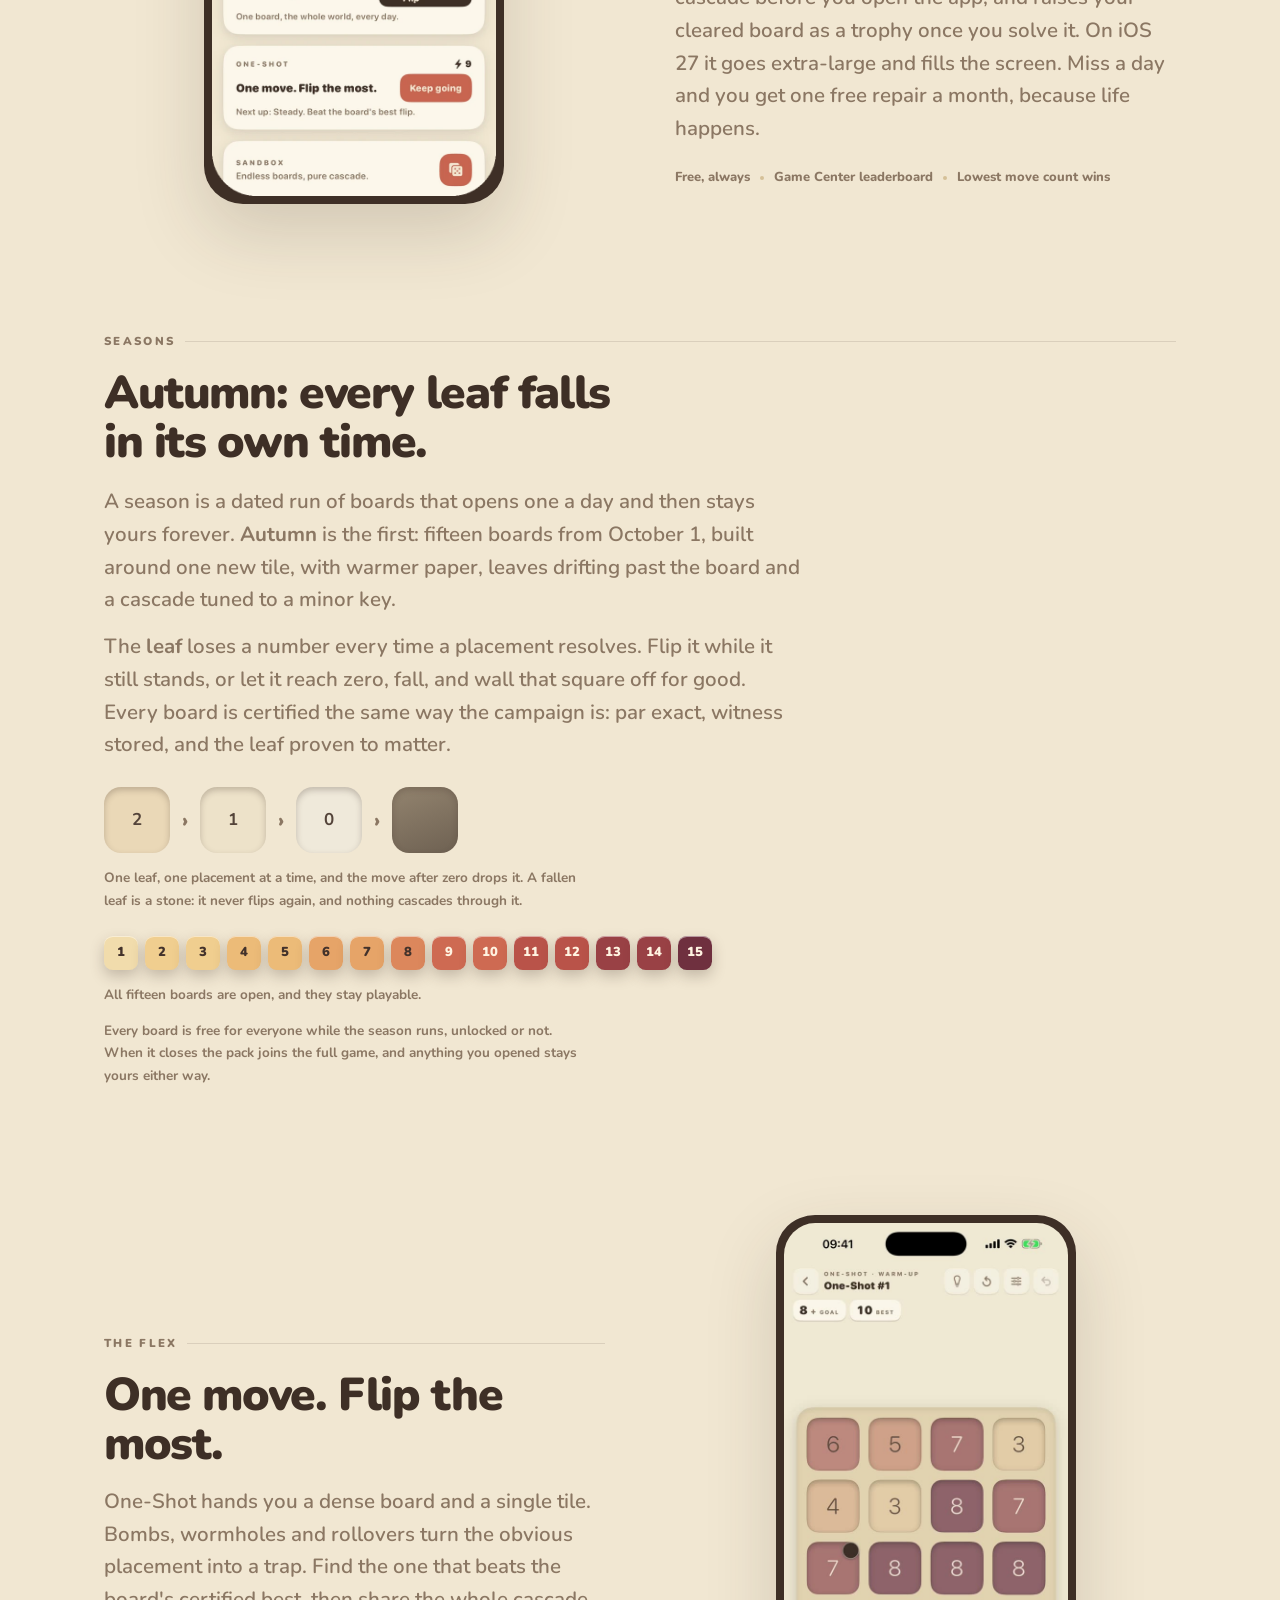
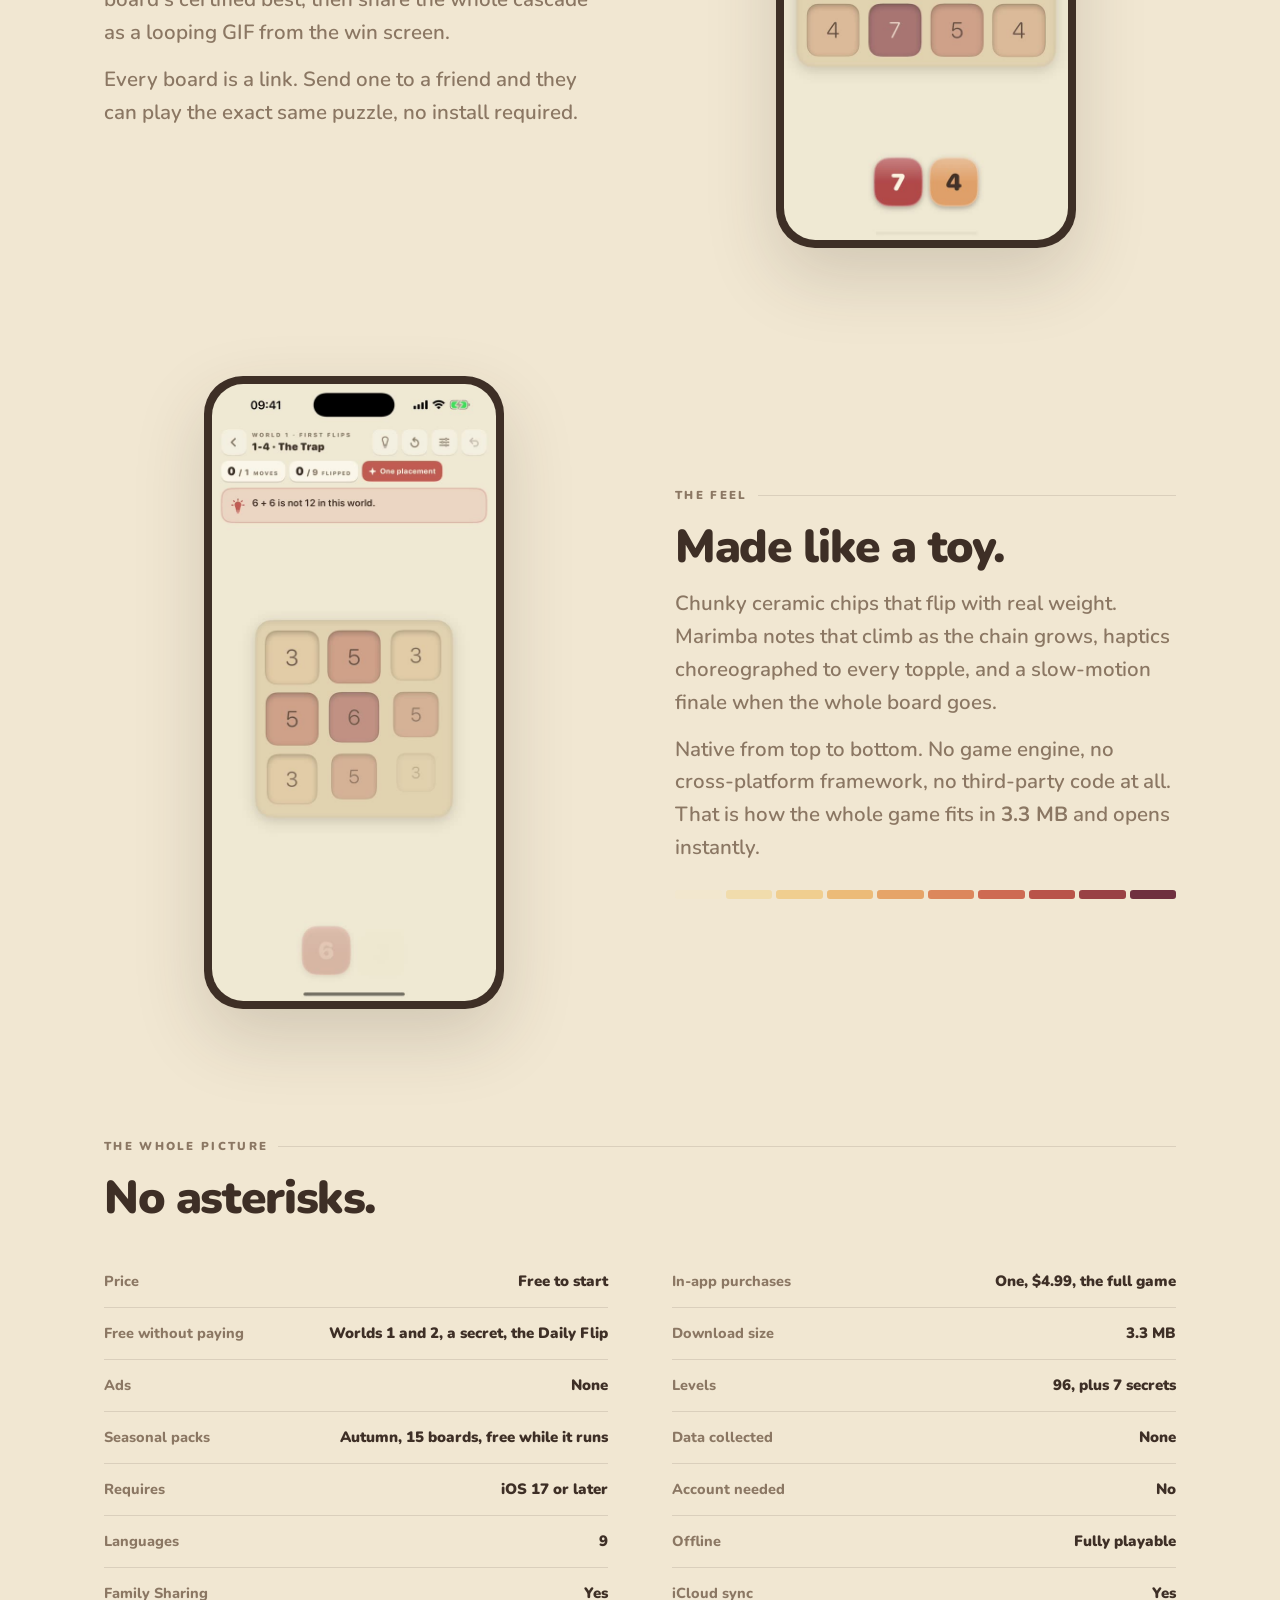
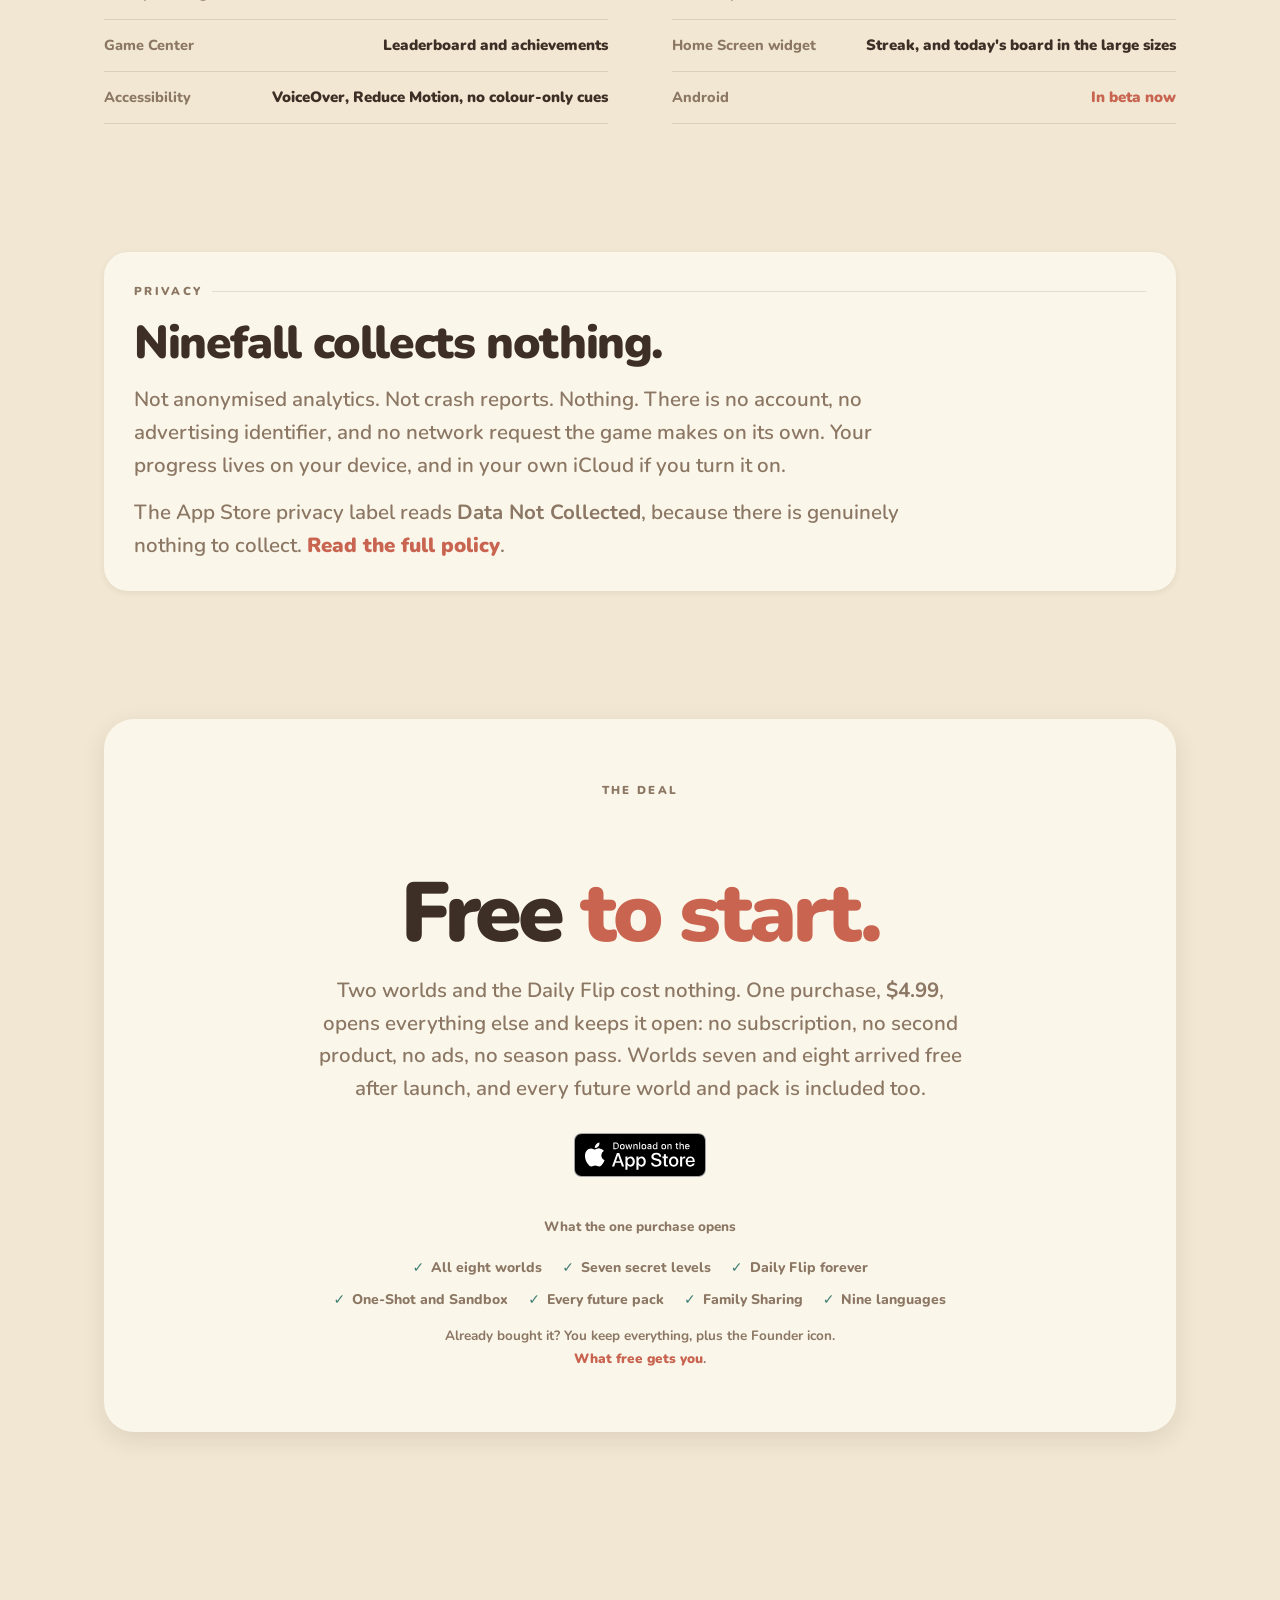
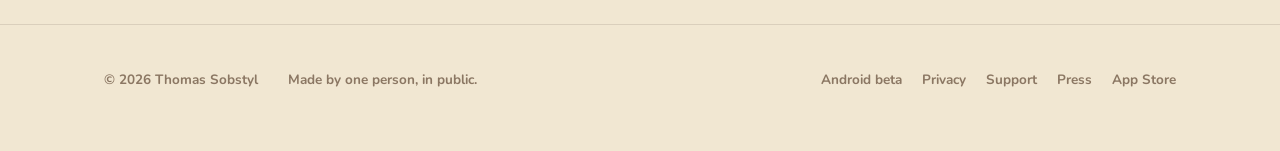
==== commit 207256cd: "Free to start, the Autumn season and the board widget, across the site The site still sold a $4.99 p" ====
--- a/index.html
+++ b/index.html
@@ -4,7 +4,7 @@
 <meta charset="utf-8">
 <meta name="viewport" content="width=device-width,initial-scale=1">
 <title>Ninefall — drop one tile, flip the board</title>
-<meta name="description" content="A chain-reaction number puzzle for iPhone and iPad. Play a tile, the values add, and every lower number topples after it. Past nine they roll over. Eight worlds, 96 certified-fair levels, a Daily Flip for the whole world. $4.99 once. No ads, no tracking, no account.">
+<meta name="description" content="A chain-reaction number puzzle for iPhone and iPad. Play a tile, the values add, and every lower number topples after it. Past nine they roll over. Free to start: two worlds and the Daily Flip cost nothing, and one purchase unlocks all eight worlds and 96 certified-fair levels, forever. No ads, no tracking, no account.">
 <link rel="canonical" href="https://ninefall.app/">
 <meta property="og:type" content="website">
 <meta property="og:site_name" content="Ninefall">
@@ -41,20 +41,44 @@
   .soon b{color:var(--ring); font-weight:900;}
   .appstore{padding:0; background:none; box-shadow:none;}
   .appstore:hover{transform:translateY(-1px); box-shadow:none;}
-  .drift-demo{display:flex; align-items:center; gap:16px; margin-top:26px;}
-  .drift-demo .tile{width:66px;}
-  .drift-demo .arrow{color:var(--ink-soft); font-weight:900; font-size:20px;}
+  .drift-demo,.leaf-demo{display:flex; align-items:center; gap:16px; margin-top:26px;}
+  .drift-demo .tile,.leaf-demo .tile{width:66px;}
+  .drift-demo .arrow,.leaf-demo .arrow{color:var(--ink-soft); font-weight:900; font-size:20px;}
+  .leaf-demo{flex-wrap:wrap; gap:12px;}
+  @media (max-width:560px){
+    .leaf-demo{gap:8px;}
+    .leaf-demo .tile{width:min(52px,15vw);}
+    .leaf-demo .arrow{font-size:16px;}
+  }
   .proof{font-family:ui-monospace,SFMono-Regular,Menlo,monospace; font-size:13px;
     background:var(--panel); border-radius:14px; padding:16px 18px; color:var(--ink-soft);
     box-shadow:var(--tile-sink); line-height:1.8; overflow-x:auto;}
   .proof b{color:var(--ink); font-weight:700;}
   .proof .ok{color:#3E7D74; font-weight:700;}
+  /* Free vs unlock, side by side. One card per column on phones. */
+  .tiers{display:grid; grid-template-columns:1fr 1fr; gap:18px; margin-top:34px;}
+  .tier{background:var(--card); border-radius:24px; padding:28px 26px; box-shadow:var(--shadow-s);}
+  .tier.is-full{box-shadow:var(--shadow-m); outline:2px solid var(--ring); outline-offset:-2px;}
+  .tier-h{display:flex; flex-wrap:wrap; align-items:baseline; gap:10px;
+    font-size:19px; font-weight:900; letter-spacing:-.02em; margin:0 0 4px;}
+  .tier-p{font-size:15px; font-weight:900; color:var(--ring);}
+  .tier-s{font-size:13.5px; font-weight:800; color:var(--ink-soft); margin:0;}
+  .tier ul{list-style:none; padding:0; margin:18px 0 0; display:grid; gap:9px;
+    font-size:15px; font-weight:700; color:var(--ink-soft);}
+  .tier li{display:flex; gap:9px;}
+  .tier li::before{content:"\2713"; color:#3E7D74; font-weight:900; flex:none;}
+  :root[data-theme="night"] .tier li::before{color:#6FB3A6;}
+  @media (prefers-color-scheme:dark){:root:not([data-theme="day"]) .tier li::before{color:#6FB3A6;}}
+  @media (max-width:760px){.tiers{grid-template-columns:1fr;}}
+  /* The seasonal pack: a dated run of boards, warmer than the page around it. */
+  .season-days{display:flex; flex-wrap:wrap; gap:7px; margin-top:24px;}
+  .season-days span{width:34px; height:34px; border-radius:26%; display:grid; place-items:center;
+    background:var(--panel); color:var(--ink-soft); font-size:13px; font-weight:900;
+    box-shadow:var(--tile-sink);}
+  .season-days span.on{background:var(--v4); color:var(--ink); box-shadow:var(--tile-rise);}
   :root[data-theme="night"] .proof .ok{color:#6FB3A6;}
   @media (prefers-color-scheme:dark){:root:not([data-theme="day"]) .proof .ok{color:#6FB3A6;}}
 </style>
-<!-- Cookieless page counts, no persistent id. First-party path, so the TikTok
-     in-app browser and ad blockers do not strip it. See /privacy. -->
-<script defer src="/_vercel/insights/script.js"></script>
 </head>
 <body>
 
@@ -66,6 +90,7 @@
     </a>
     <nav>
       <a class="hide-sm" href="#worlds">Worlds</a>
+      <a class="hide-sm" href="#price">What's free</a>
       <a class="hide-sm" href="#daily">Daily</a>
       <a href="/beta">Android beta</a>
       <a href="/press">Press</a>
@@ -86,7 +111,7 @@
       <p class="tagline">Drop one tile, flip the board.</p>
       <p class="lead">A chain-reaction number puzzle for iPhone and iPad. Play a tile,
         the values add, and every lower-numbered neighbour topples after it. Past nine,
-        numbers roll over.</p>
+        numbers roll over. Free to start, and one purchase opens everything else.</p>
       <div class="cta">
         <a class="appstore" href="https://apps.apple.com/app/id6789261861">
           <img src="/assets/badge-download.svg" alt="Download Ninefall on the App Store">
@@ -94,7 +119,7 @@
         <a class="soon" href="/beta">Google Play, soon &middot; <b>join the Android beta</b></a>
       </div>
       <p class="facts">
-        <span>$4.99, once</span><span>3.3 MB</span><span>96 levels</span>
+        <span>Free to start</span><span>3.3 MB</span><span>96 levels</span>
         <span>9 languages</span><span>Plays offline</span>
       </p>
     </div>
@@ -194,9 +219,10 @@
         <div><b>result</b> <span class="ok">certified</span></div>
       </div>
       <p class="board-note" style="text-align:left; max-width:none">The real record for
-        the level you just played, taken from the game's own level data. 103 boards carry
-        one, including all seven secrets. Clear a whole board in a single placement and
-        that is a <b>Grand Cascade</b>, which is what the game is really about.</p>
+        the level you just played, taken from the game's own level data. 118 boards carry
+        one: all 96 levels, all seven secrets, and the fifteen boards of the Autumn season.
+        Clear a whole board in a single placement and that is a <b>Grand Cascade</b>, which
+        is what the game is really about.</p>
     </div>
   </div>
 </section>
@@ -240,6 +266,67 @@
   </div>
 </section>
 
+<!-- ============================ FREE TO START ============================ -->
+<section id="price">
+  <div class="wrap band">
+    <div class="rv">
+      <p class="eyebrow">The deal, up front</p>
+      <h2 class="h2">Start free. Unlock once.<br>Keep it forever.</h2>
+      <p class="lead" style="margin-top:18px">Download it and play. The first two worlds,
+        a secret level and the Daily Flip cost nothing and stay that way. When you want
+        the rest, one purchase opens it, and that is the only purchase there will ever be.
+        No lives, no energy, no currency, no second product.</p>
+      <p class="lead" style="margin-top:14px">Nothing is dangled at you either. Locked
+        worlds sit on the map plainly marked, the unlock is one sheet with one price on
+        it, and there are no countdowns or crossed-out numbers anywhere near it.</p>
+    </div>
+    <div class="band-media rv">
+      <div class="device"><img src="/assets/screen-map.webp" width="620" height="1348"
+        alt="The Journey map with worlds one and two open, captioned: two worlds free, one unlock for all eight"
+        loading="lazy"></div>
+    </div>
+  </div>
+
+  <div class="wrap">
+    <div class="tiers rv" style="margin-top:clamp(36px,5vw,58px)">
+      <div class="tier">
+        <p class="tier-h">Free</p>
+        <p class="tier-s">Nothing to enter, nothing to decline.</p>
+        <ul>
+          <li>Worlds 1 and 2, 24 levels</li>
+          <li>World 2's secret level</li>
+          <li>The Daily Flip, in full, every day</li>
+          <li>One-Shot, the first ten boards</li>
+          <li>Unlimited undo and the solver hint</li>
+          <li>Day and Night, Game Center, widgets</li>
+          <li>Any board a friend shares with you</li>
+          <li>Every seasonal pack while it runs</li>
+        </ul>
+      </div>
+      <div class="tier is-full">
+        <p class="tier-h">Full game, forever <span class="tier-p">$4.99</span></p>
+        <p class="tier-s">One purchase. No subscription, ever.</p>
+        <ul>
+          <li>Worlds 3 to 8, 72 more levels</li>
+          <li>The six other secret levels</li>
+          <li>The whole One-Shot ladder</li>
+          <li>The Sandbox</li>
+          <li>Every future world and pack, included</li>
+          <li>Family Sharing, up to six people</li>
+          <li>Still no ads, no tracking, no account</li>
+          <li>Yours on every device you sign in on</li>
+        </ul>
+      </div>
+    </div>
+
+    <p class="board-note rv" style="text-align:left; max-width:64ch; margin-inline:0">
+      <b>Bought Ninefall when it cost $4.99?</b> Everything stays yours, automatically.
+      The game reads your original purchase from the App Store, unlocks the lot, puts a
+      <b>Founder</b> row in Settings and hands back the first app icon. Nothing to
+      restore, nothing to claim.</p>
+  </div>
+</section>
+
 <!-- ============================ THE DRIFT ============================ -->
 <section>
   <div class="wrap band reverse">
@@ -248,7 +335,7 @@
         muted loop playsinline preload="none" aria-label="A cascade running across a wormhole board"></video></div>
     </div>
     <div class="rv">
-      <p class="eyebrow">New in the free update</p>
+      <p class="eyebrow">Worlds seven and eight</p>
       <h2 class="h2">The board fights back.</h2>
       <p class="lead" style="margin-top:16px">World seven adds the shifter. It gains one
         after every move you make, whether you touch it or not, and nine falls to nothing.
@@ -261,7 +348,8 @@
         <span class="tile is-flipped" id="drift-c" data-tile="7"></span>
       </div>
       <p class="board-note" style="text-align:left; margin-left:0">One shifter, three
-        moves later. Worlds seven and eight arrived free, after launch.</p>
+        moves later. Worlds seven and eight arrived after launch, free to everyone who
+        already had the game, and they sit inside the same one unlock today.</p>
     </div>
   </div>
 </section>
@@ -280,13 +368,50 @@
         <b data-daily-number>#251</b>, <span data-daily-date>September 8</span>. The same
         five-by-five for everyone, everywhere, built on your device from the date alone.
         There is no server behind it and no account to make.</p>
-      <p class="lead" style="margin-top:14px">Keep a streak and put tomorrow's board on
-        your Home Screen with the widget. Miss a day and you get one free repair a month,
-        because life happens.</p>
+      <p class="lead" style="margin-top:14px">Keep a streak and put the board itself on
+        your Home Screen. The large widget shows today's grid and the four numbers in your
+        hand, so you can plan the cascade before you open the app, and raises your cleared
+        board as a trophy once you solve it. On iOS 27 it goes extra-large and fills the
+        screen. Miss a day and you get one free repair a month, because life happens.</p>
       <p class="facts" style="margin-top:22px">
-        <span>Game Center leaderboard</span><span>Lowest move count wins</span>
+        <span>Free, always</span><span>Game Center leaderboard</span>
+        <span>Lowest move count wins</span>
       </p>
     </div>
+  </div>
+</section>
+
+<!-- ============================ SEASONS ============================ -->
+<section id="seasons">
+  <div class="wrap">
+    <p class="eyebrow rv">Seasons</p>
+    <h2 class="h2 rv">Autumn: every leaf falls<br>in its own time.</h2>
+    <p class="lead rv" style="margin-top:18px; max-width:58ch">A season is a dated run of
+      boards that opens one a day and then stays yours forever. <b>Autumn</b> is the first:
+      fifteen boards from October 1, built around one new tile, with warmer paper, leaves
+      drifting past the board and a cascade tuned to a minor key.</p>
+    <p class="lead rv" style="margin-top:14px; max-width:58ch">The <b>leaf</b> loses a
+      number every time a placement resolves. Flip it while it still stands, or let it
+      reach zero, fall, and wall that square off for good. Every board is certified the
+      same way the campaign is: par exact, witness stored, and the leaf proven to matter.</p>
+    <div class="leaf-demo rv" aria-hidden="true">
+      <span class="tile" data-leaf="2"></span><span class="arrow">&rsaquo;</span>
+      <span class="tile" data-leaf="1"></span><span class="arrow">&rsaquo;</span>
+      <span class="tile" data-leaf="0"></span><span class="arrow">&rsaquo;</span>
+      <span class="tile stone" data-leaf="fallen"></span>
+    </div>
+    <p class="board-note rv" style="text-align:left; max-width:60ch; margin-inline:0">
+      One leaf, one placement at a time, and the move after zero drops it. A fallen leaf is
+      a stone: it never flips again, and nothing cascades through it.</p>
+
+    <div class="season-days rv" aria-hidden="true"></div>
+    <p class="board-note rv" data-season-state
+       style="text-align:left; max-width:60ch; margin-inline:0">One board a day,
+      October 1 to October 15.</p>
+    <p class="board-note rv" style="text-align:left; max-width:60ch; margin-inline:0">
+      Every board is <b>free for everyone while the season runs</b>, unlocked or not. When
+      it closes the pack joins the full game, and anything you opened stays yours either
+      way.</p>
   </div>
 </section>
 
@@ -337,11 +462,13 @@
     <p class="eyebrow rv">The whole picture</p>
     <h2 class="h2 rv" style="margin-bottom:34px">No asterisks.</h2>
     <dl class="spec rv">
-      <div><dt>Price</dt><dd>$4.99, once</dd></div>
-      <div><dt>In-app purchases</dt><dd>None</dd></div>
+      <div><dt>Price</dt><dd>Free to start</dd></div>
+      <div><dt>In-app purchases</dt><dd>One, $4.99, the full game</dd></div>
+      <div><dt>Free without paying</dt><dd>Worlds 1 and 2, a secret, the Daily Flip</dd></div>
       <div><dt>Download size</dt><dd>3.3 MB</dd></div>
       <div><dt>Ads</dt><dd>None</dd></div>
       <div><dt>Levels</dt><dd>96, plus 7 secrets</dd></div>
+      <div><dt>Seasonal packs</dt><dd>Autumn, 15 boards, free while it runs</dd></div>
       <div><dt>Data collected</dt><dd>None</dd></div>
       <div><dt>Requires</dt><dd>iOS 17 or later</dd></div>
       <div><dt>Account needed</dt><dd>No</dd></div>
@@ -350,7 +477,7 @@
       <div><dt>Family Sharing</dt><dd>Yes</dd></div>
       <div><dt>iCloud sync</dt><dd>Yes</dd></div>
       <div><dt>Game Center</dt><dd>Leaderboard and achievements</dd></div>
-      <div><dt>Home Screen widget</dt><dd>Yes</dd></div>
+      <div><dt>Home Screen widget</dt><dd>Streak, and today's board in the large sizes</dd></div>
       <div><dt>Accessibility</dt><dd>VoiceOver, Reduce Motion, no colour-only cues</dd></div>
       <div><dt>Android</dt><dd><a href="/beta" style="color:var(--ring)">In beta now</a></dd></div>
     </dl>
@@ -379,19 +506,25 @@
   <div class="wrap">
     <div class="buy rv">
       <p class="eyebrow">The deal</p>
-      <p class="amount">$4.99<span class="accent">, once.</span></p>
-      <p class="lead" style="margin:18px auto 0; max-width:52ch">No subscription, no
-        in-app purchases, no ads, no season pass. Worlds seven and eight arrived free
-        after launch, and future level packs are included too.</p>
+      <p class="amount">Free<span class="accent"> to start.</span></p>
+      <p class="lead" style="margin:18px auto 0; max-width:54ch">Two worlds and the Daily
+        Flip cost nothing. One purchase, <b>$4.99</b>, opens everything else and keeps it
+        open: no subscription, no second product, no ads, no season pass. Worlds seven and
+        eight arrived free after launch, and every future world and pack is included too.</p>
       <div class="cta" style="justify-content:center; margin-top:28px">
         <a class="appstore" href="https://apps.apple.com/app/id6789261861">
           <img src="/assets/badge-download.svg" alt="Download Ninefall on the App Store">
         </a>
       </div>
+      <p class="tier-s" style="margin:30px 0 -8px">What the one purchase opens</p>
       <ul>
         <li>All eight worlds</li><li>Seven secret levels</li><li>Daily Flip forever</li>
-        <li>One-Shot mode</li><li>Family Sharing</li><li>Nine languages</li>
+        <li>One-Shot and Sandbox</li><li>Every future pack</li><li>Family Sharing</li>
+        <li>Nine languages</li>
       </ul>
+      <p class="board-note" style="max-width:52ch">Already bought it? You keep everything,
+        plus the Founder icon. <a href="#price" style="color:var(--ring); font-weight:900">What
+        free gets you</a>.</p>
     </div>
   </div>
 </section>
@@ -415,9 +548,12 @@
 "applicationCategory":"GameApplication","operatingSystem":"iOS 17.0 or later",
 "description":"A chain-reaction number puzzle. Numbers add, past nine they roll over, and every lower-numbered neighbour topples after them.",
 "url":"https://ninefall.app/","installUrl":"https://apps.apple.com/app/id6789261861",
-"fileSize":"3.3 MB","softwareVersion":"1.1","inLanguage":["en","ja","zh-Hans","zh-Hant","ko","de","fr","es","pt-BR"],
+"fileSize":"3.3 MB","softwareVersion":"1.3","inLanguage":["en","ja","zh-Hans","zh-Hant","ko","de","fr","es","pt-BR"],
 "author":{"@type":"Person","name":"Thomas Sobstyl"},
-"offers":{"@type":"Offer","price":"4.99","priceCurrency":"USD"}}
+"offers":{"@type":"Offer","price":"0","priceCurrency":"USD",
+  "description":"Free to download. Worlds 1 and 2, a secret level and the Daily Flip are free; one in-app purchase unlocks the full game forever."},
+"hasPart":{"@type":"Offer","name":"Full game, forever","price":"4.99","priceCurrency":"USD",
+  "description":"Every world, secret and mode. One purchase."}}
 </script>
 
 <script type="module">
@@ -449,6 +585,40 @@
     cellSpecs: ['0','6','2','6','7','6','5','5','3','2','4','5'],
     hand: [0, 6, 6], par: 2, flourish: 'finishOnNine',
   }, { intro: 'Tap a tile in your hand, then a tile on the board. Par is two.' });
+
+  // The leaf, counting itself down: unflipped chips from the muted ramp, and a
+  // stone at the end, drawn the same way board.js draws them.
+  document.querySelectorAll('[data-leaf]').forEach((el) => {
+    if (el.dataset.leaf === 'fallen') { el.innerHTML = '<span class="face down"></span>'; return; }
+    const v = +el.dataset.leaf;
+    el.style.setProperty('--m', RAMP.muted[v]);
+    el.style.setProperty('--mi', RAMP.inkMuted(v));
+    el.innerHTML = `<span class="face down">${v}</span>`;
+  });
+
+  // Autumn: fifteen dated boards. The strip fills as the season opens them, and
+  // the line under it says where today sits, in UTC, the way the game does.
+  const strip = document.querySelector('.season-days');
+  const state = document.querySelector('[data-season-state]');
+  if (strip) {
+    const DAYS = 15;
+    const start = Date.UTC(2026, 9, 1);              // October 1, 2026
+    const today = Date.now();
+    const open = Math.floor((today - start) / 86400000) + 1;   // 1-based, <=0 before
+    strip.innerHTML = Array.from({ length: DAYS }, (_, i) => {
+      if (i >= open) return `<span>${i + 1}</span>`;
+      const v = 1 + Math.round((i * 8) / (DAYS - 1));   // day 1 pale, day 15 deep
+      return `<span class="on" style="background:${RAMP.flipped[v]};`
+           + `color:${RAMP.inkFlipped(v)}">${i + 1}</span>`;
+    }).join('');
+    if (state) {
+      state.textContent = open <= 0
+        ? `Autumn opens on October 1. Fifteen boards, one a day.`
+        : open > DAYS
+          ? `All fifteen boards are open, and they stay playable.`
+          : `Day ${open} of ${DAYS} is open. A new board every day until October 15.`;
+    }
+  }
 
   // The shifter, ticking once per move.
   if (!matchMedia('(prefers-reduced-motion: reduce)').matches) {
--- a/assets/site.css
+++ b/assets/site.css
@@ -98,6 +98,9 @@
   transition:border-color .3s ease;
 }
 .nav.stuck{border-bottom-color:var(--hair);}
+/* The nav is sticky and 62px tall, so an in-page anchor has to stop short of
+   it or the section's eyebrow lands underneath. */
+section[id]{scroll-margin-top:78px;}
 .nav .wrap{display:flex; align-items:center; gap:18px; height:62px;}
 .nav .brand{display:flex; align-items:center; gap:10px; font-size:19px;}
 .nav .brand img{width:28px; height:28px;}
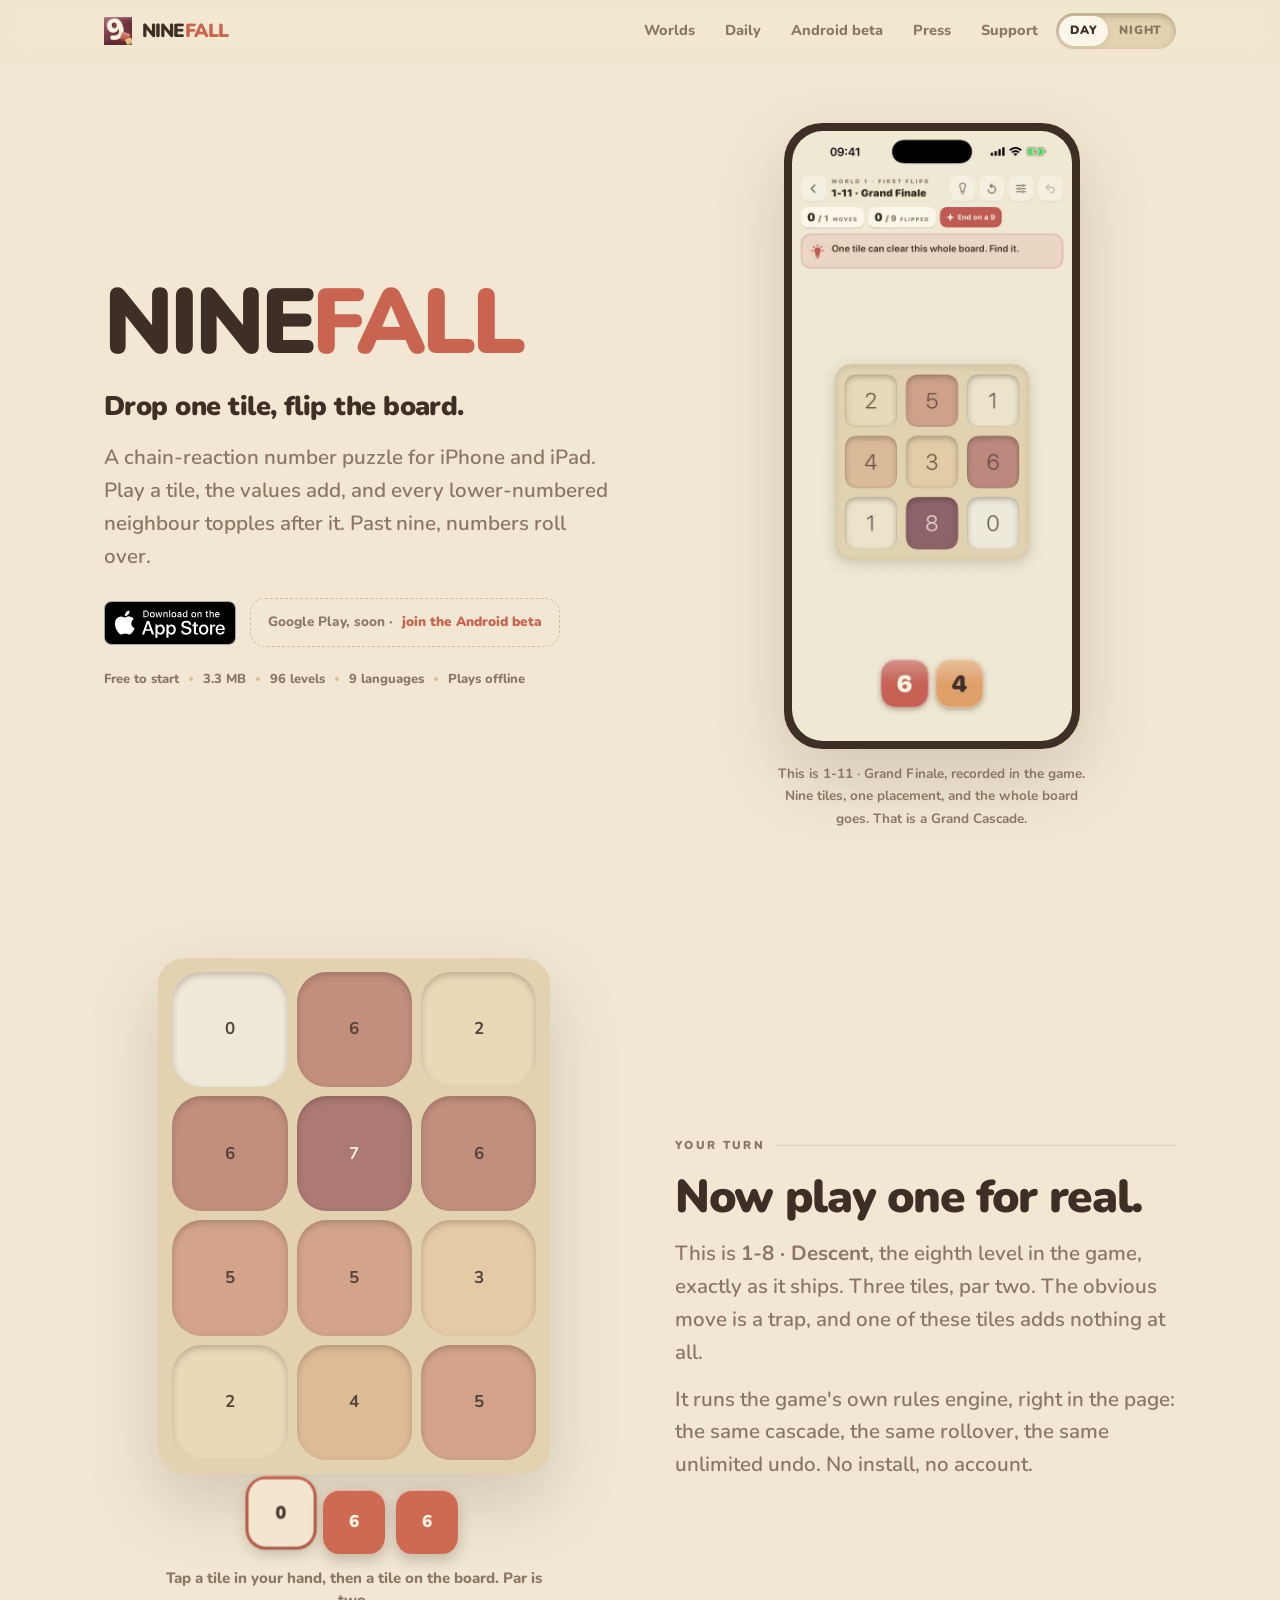
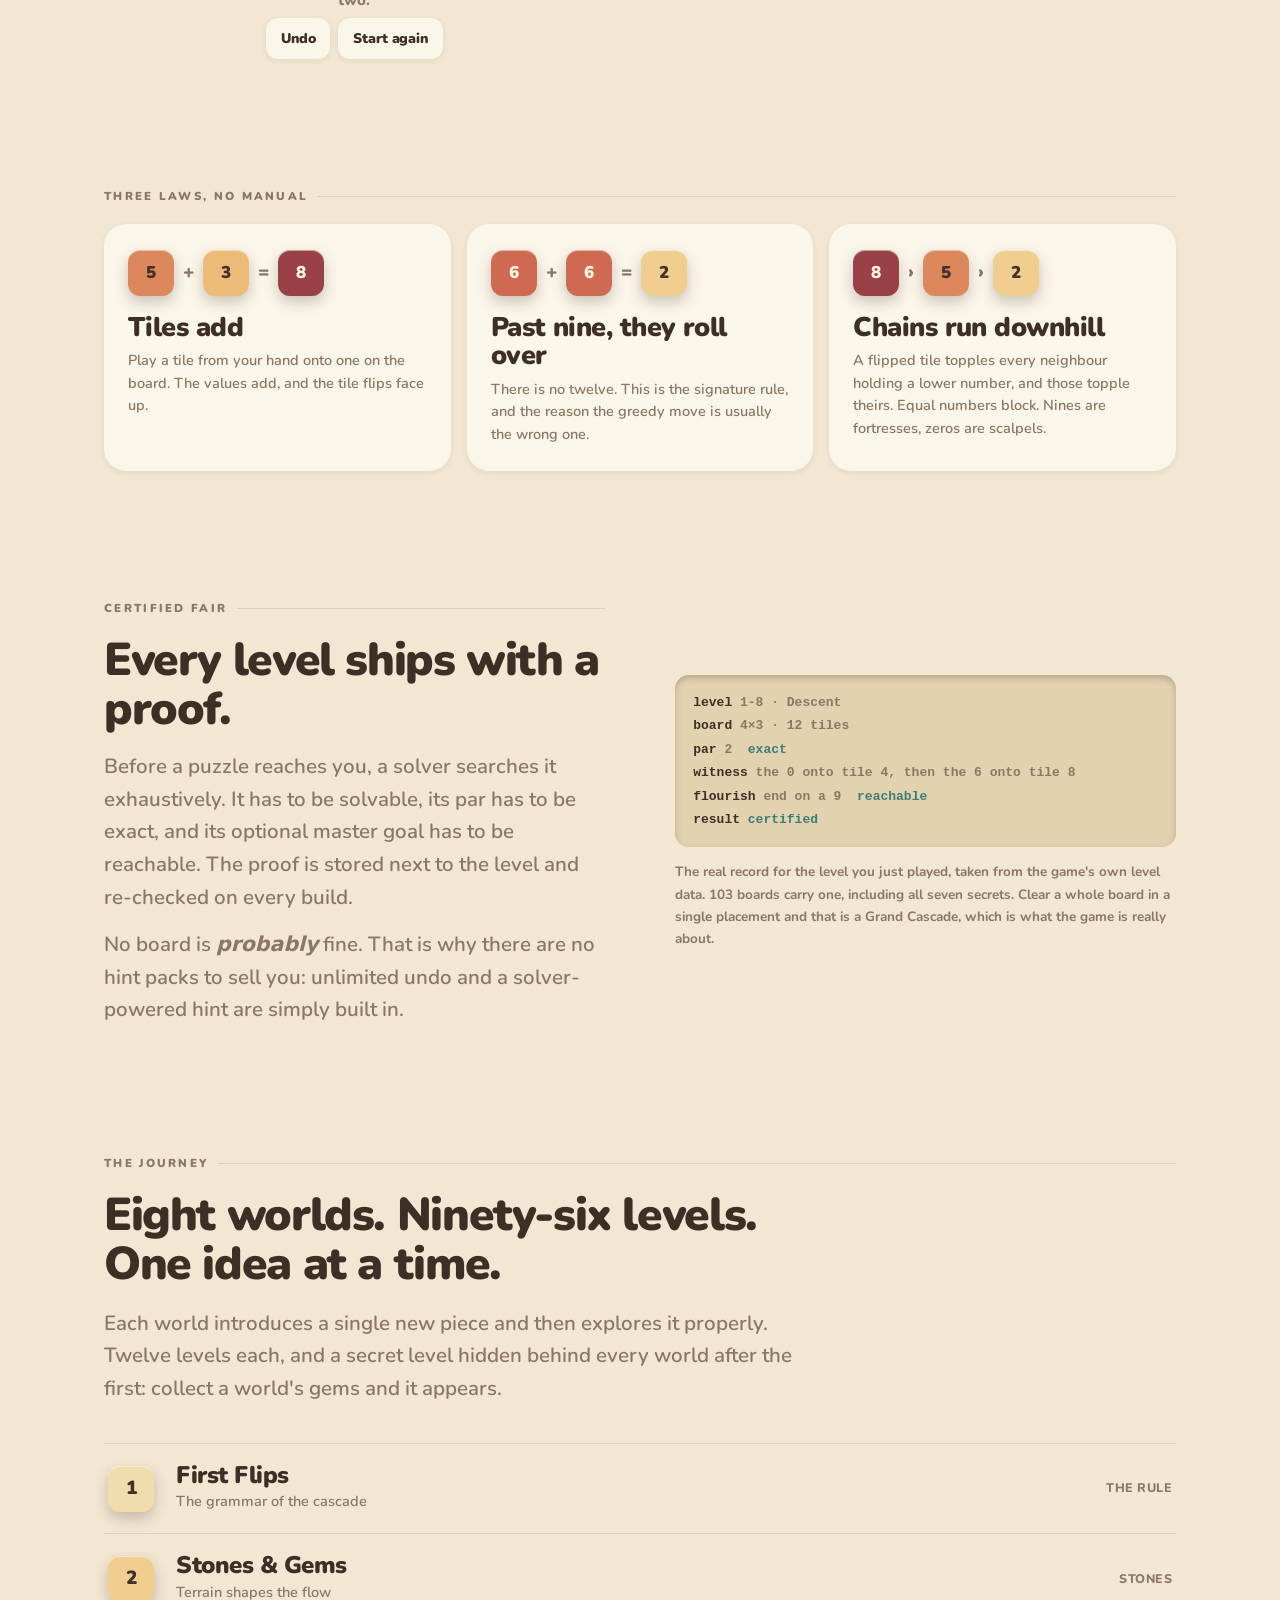
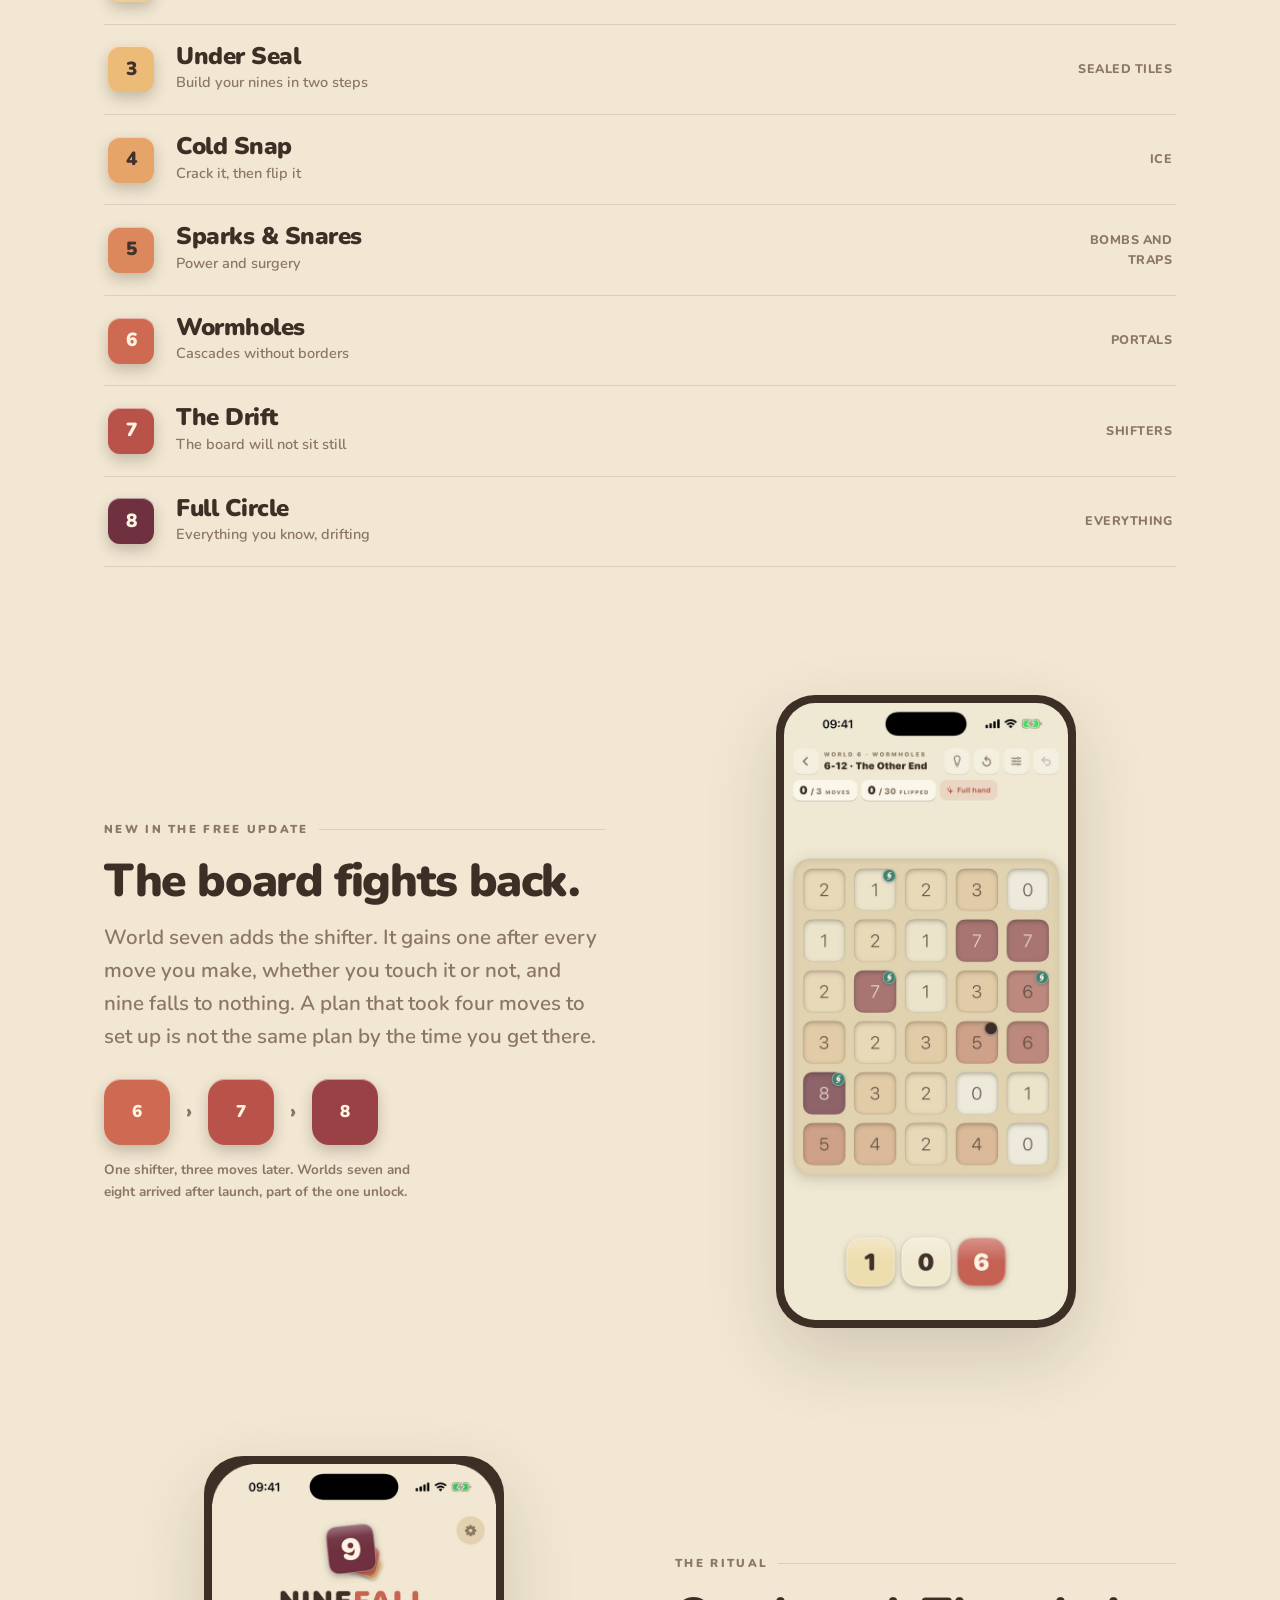
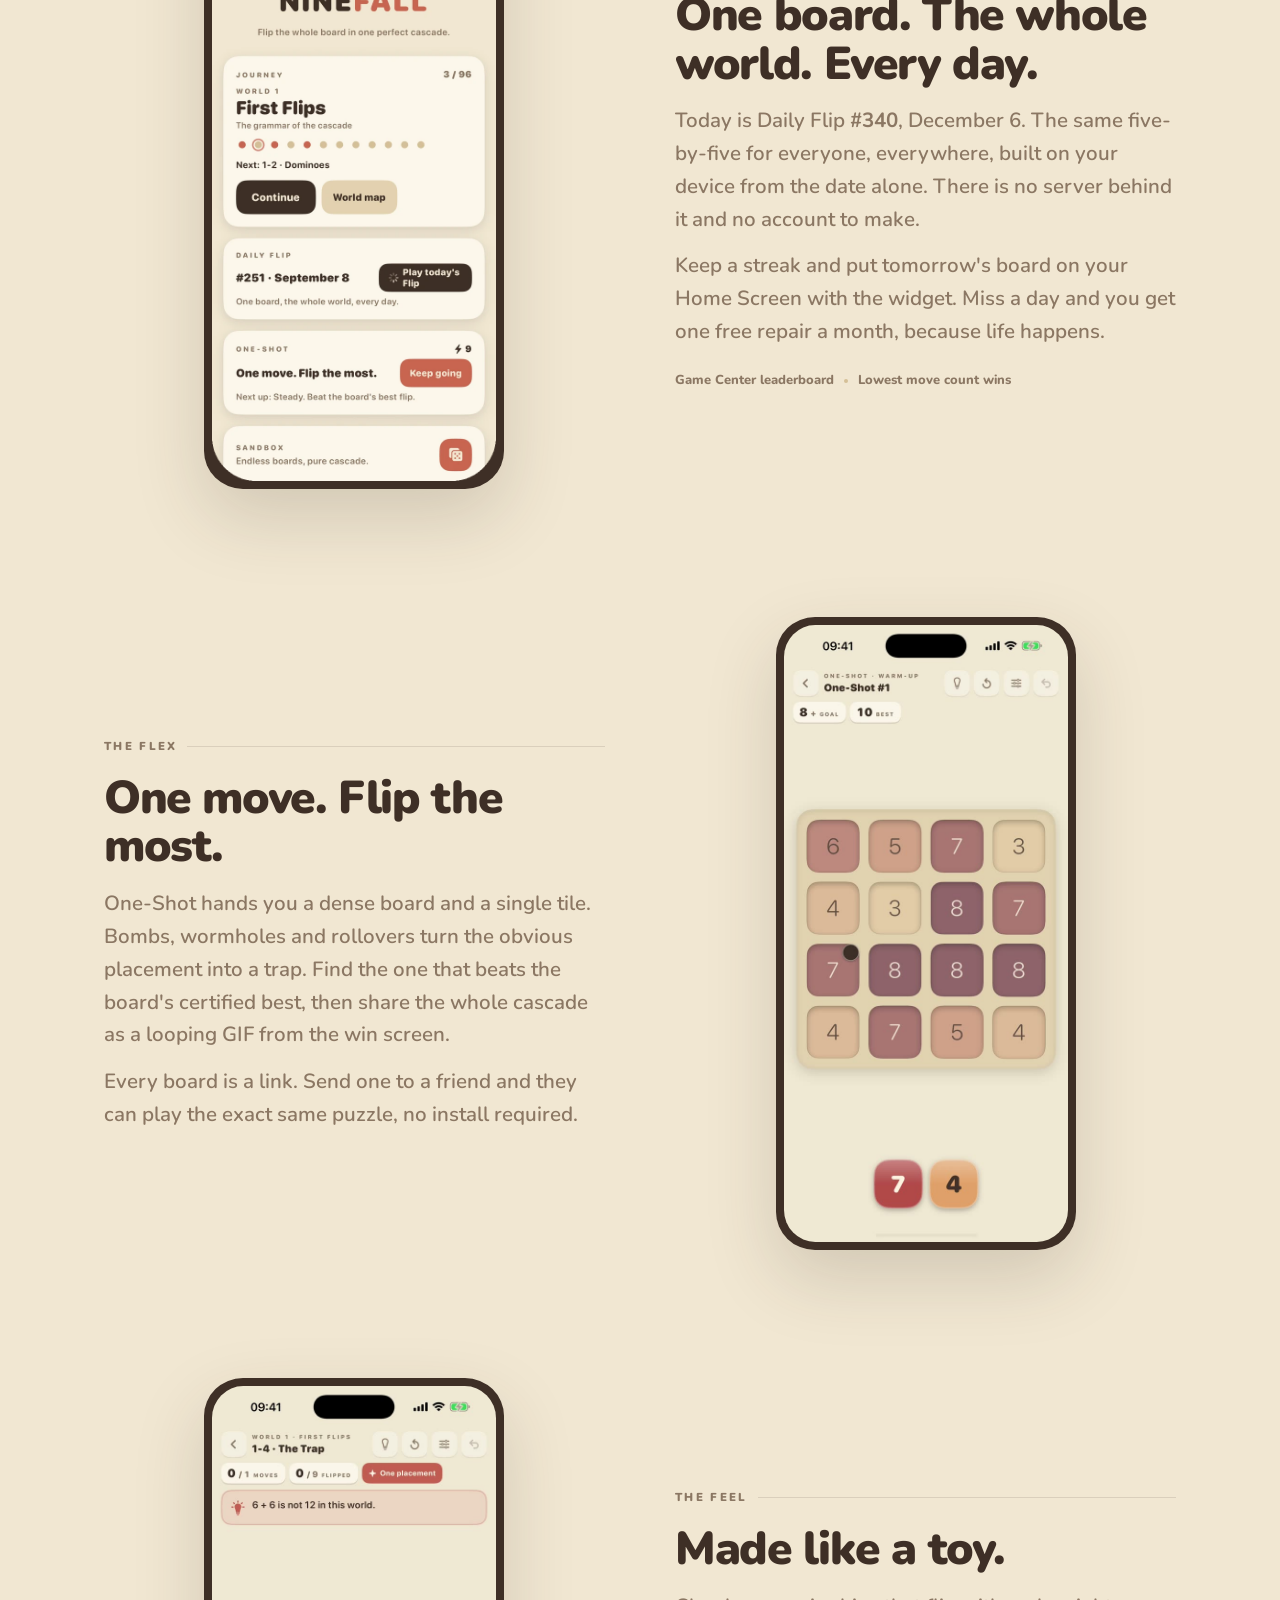
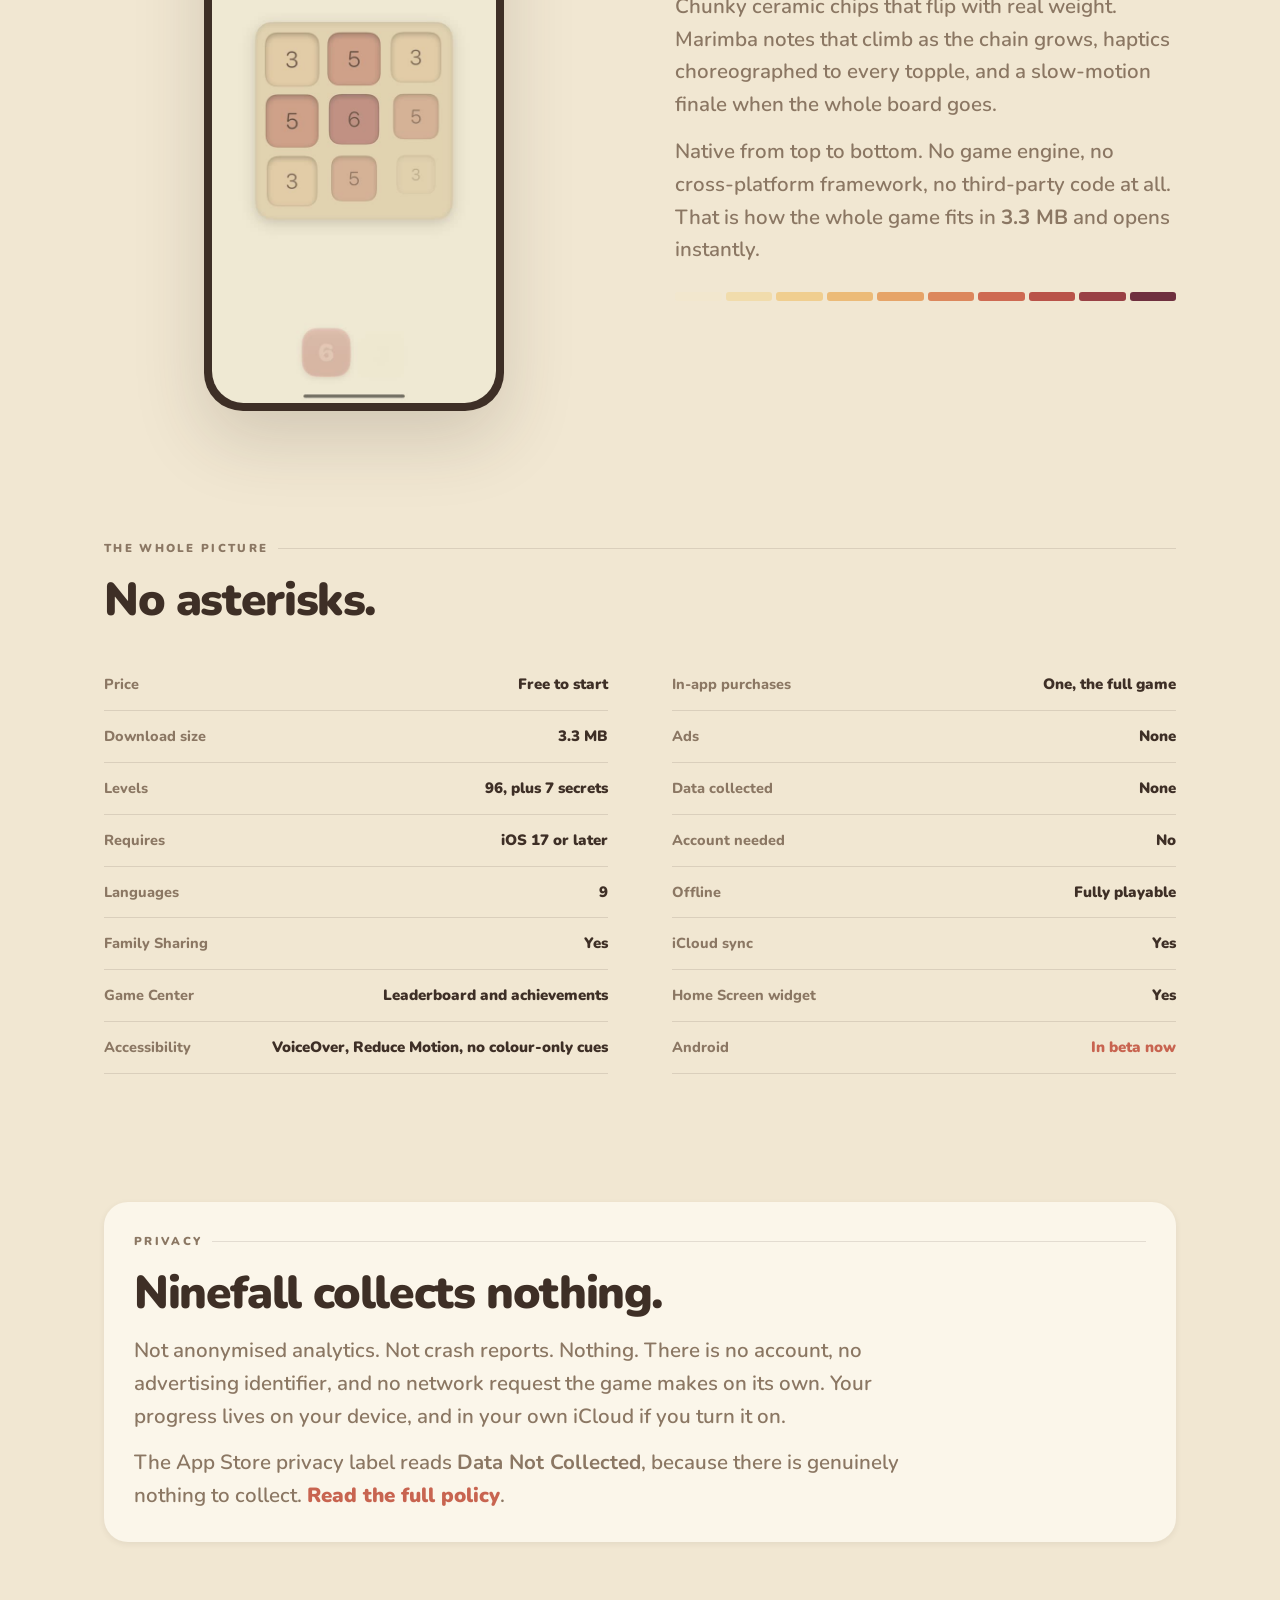
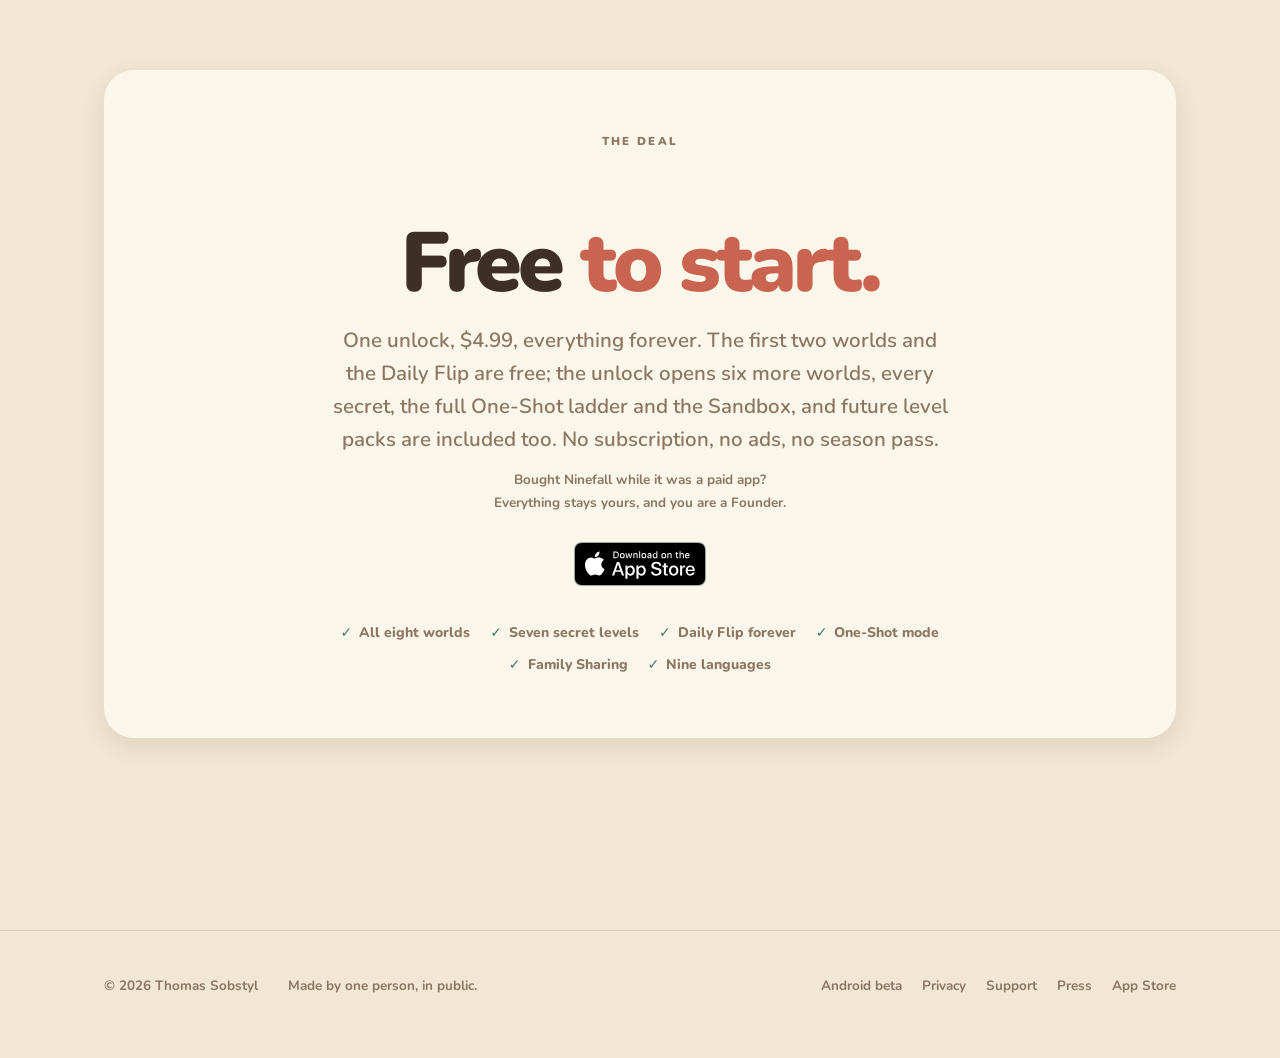
==== commit 0d922f7f: "Save the pending site and press kit edits as they stand on 2026-11-20 before moving to a new compute" ====
--- a/index.html
+++ b/index.html
@@ -4,7 +4,7 @@
 <meta charset="utf-8">
 <meta name="viewport" content="width=device-width,initial-scale=1">
 <title>Ninefall — drop one tile, flip the board</title>
-<meta name="description" content="A chain-reaction number puzzle for iPhone and iPad. Play a tile, the values add, and every lower number topples after it. Past nine they roll over. Free to start: two worlds and the Daily Flip cost nothing, and one purchase unlocks all eight worlds and 96 certified-fair levels, forever. No ads, no tracking, no account.">
+<meta name="description" content="A chain-reaction number puzzle for iPhone and iPad. Play a tile, the values add, and every lower number topples after it. Past nine they roll over. Eight worlds, 96 certified-fair levels, a Daily Flip for the whole world. Free to start, one unlock for everything. No ads, no tracking, no account.">
 <link rel="canonical" href="https://ninefall.app/">
 <meta property="og:type" content="website">
 <meta property="og:site_name" content="Ninefall">
@@ -41,44 +41,20 @@
   .soon b{color:var(--ring); font-weight:900;}
   .appstore{padding:0; background:none; box-shadow:none;}
   .appstore:hover{transform:translateY(-1px); box-shadow:none;}
-  .drift-demo,.leaf-demo{display:flex; align-items:center; gap:16px; margin-top:26px;}
-  .drift-demo .tile,.leaf-demo .tile{width:66px;}
-  .drift-demo .arrow,.leaf-demo .arrow{color:var(--ink-soft); font-weight:900; font-size:20px;}
-  .leaf-demo{flex-wrap:wrap; gap:12px;}
-  @media (max-width:560px){
-    .leaf-demo{gap:8px;}
-    .leaf-demo .tile{width:min(52px,15vw);}
-    .leaf-demo .arrow{font-size:16px;}
-  }
+  .drift-demo{display:flex; align-items:center; gap:16px; margin-top:26px;}
+  .drift-demo .tile{width:66px;}
+  .drift-demo .arrow{color:var(--ink-soft); font-weight:900; font-size:20px;}
   .proof{font-family:ui-monospace,SFMono-Regular,Menlo,monospace; font-size:13px;
     background:var(--panel); border-radius:14px; padding:16px 18px; color:var(--ink-soft);
     box-shadow:var(--tile-sink); line-height:1.8; overflow-x:auto;}
   .proof b{color:var(--ink); font-weight:700;}
   .proof .ok{color:#3E7D74; font-weight:700;}
-  /* Free vs unlock, side by side. One card per column on phones. */
-  .tiers{display:grid; grid-template-columns:1fr 1fr; gap:18px; margin-top:34px;}
-  .tier{background:var(--card); border-radius:24px; padding:28px 26px; box-shadow:var(--shadow-s);}
-  .tier.is-full{box-shadow:var(--shadow-m); outline:2px solid var(--ring); outline-offset:-2px;}
-  .tier-h{display:flex; flex-wrap:wrap; align-items:baseline; gap:10px;
-    font-size:19px; font-weight:900; letter-spacing:-.02em; margin:0 0 4px;}
-  .tier-p{font-size:15px; font-weight:900; color:var(--ring);}
-  .tier-s{font-size:13.5px; font-weight:800; color:var(--ink-soft); margin:0;}
-  .tier ul{list-style:none; padding:0; margin:18px 0 0; display:grid; gap:9px;
-    font-size:15px; font-weight:700; color:var(--ink-soft);}
-  .tier li{display:flex; gap:9px;}
-  .tier li::before{content:"\2713"; color:#3E7D74; font-weight:900; flex:none;}
-  :root[data-theme="night"] .tier li::before{color:#6FB3A6;}
-  @media (prefers-color-scheme:dark){:root:not([data-theme="day"]) .tier li::before{color:#6FB3A6;}}
-  @media (max-width:760px){.tiers{grid-template-columns:1fr;}}
-  /* The seasonal pack: a dated run of boards, warmer than the page around it. */
-  .season-days{display:flex; flex-wrap:wrap; gap:7px; margin-top:24px;}
-  .season-days span{width:34px; height:34px; border-radius:26%; display:grid; place-items:center;
-    background:var(--panel); color:var(--ink-soft); font-size:13px; font-weight:900;
-    box-shadow:var(--tile-sink);}
-  .season-days span.on{background:var(--v4); color:var(--ink); box-shadow:var(--tile-rise);}
   :root[data-theme="night"] .proof .ok{color:#6FB3A6;}
   @media (prefers-color-scheme:dark){:root:not([data-theme="day"]) .proof .ok{color:#6FB3A6;}}
 </style>
+<!-- Cookieless page counts, no persistent id. First-party path, so the TikTok
+     in-app browser and ad blockers do not strip it. See /privacy. -->
+<script defer src="/_vercel/insights/script.js"></script>
 </head>
 <body>
 
@@ -90,7 +66,6 @@
     </a>
     <nav>
       <a class="hide-sm" href="#worlds">Worlds</a>
-      <a class="hide-sm" href="#price">What's free</a>
       <a class="hide-sm" href="#daily">Daily</a>
       <a href="/beta">Android beta</a>
       <a href="/press">Press</a>
@@ -111,7 +86,7 @@
       <p class="tagline">Drop one tile, flip the board.</p>
       <p class="lead">A chain-reaction number puzzle for iPhone and iPad. Play a tile,
         the values add, and every lower-numbered neighbour topples after it. Past nine,
-        numbers roll over. Free to start, and one purchase opens everything else.</p>
+        numbers roll over.</p>
       <div class="cta">
         <a class="appstore" href="https://apps.apple.com/app/id6789261861">
           <img src="/assets/badge-download.svg" alt="Download Ninefall on the App Store">
@@ -219,10 +194,9 @@
         <div><b>result</b> <span class="ok">certified</span></div>
       </div>
       <p class="board-note" style="text-align:left; max-width:none">The real record for
-        the level you just played, taken from the game's own level data. 118 boards carry
-        one: all 96 levels, all seven secrets, and the fifteen boards of the Autumn season.
-        Clear a whole board in a single placement and that is a <b>Grand Cascade</b>, which
-        is what the game is really about.</p>
+        the level you just played, taken from the game's own level data. 103 boards carry
+        one, including all seven secrets. Clear a whole board in a single placement and
+        that is a <b>Grand Cascade</b>, which is what the game is really about.</p>
     </div>
   </div>
 </section>
@@ -266,67 +240,6 @@
   </div>
 </section>
 
-<!-- ============================ FREE TO START ============================ -->
-<section id="price">
-  <div class="wrap band">
-    <div class="rv">
-      <p class="eyebrow">The deal, up front</p>
-      <h2 class="h2">Start free. Unlock once.<br>Keep it forever.</h2>
-      <p class="lead" style="margin-top:18px">Download it and play. The first two worlds,
-        a secret level and the Daily Flip cost nothing and stay that way. When you want
-        the rest, one purchase opens it, and that is the only purchase there will ever be.
-        No lives, no energy, no currency, no second product.</p>
-      <p class="lead" style="margin-top:14px">Nothing is dangled at you either. Locked
-        worlds sit on the map plainly marked, the unlock is one sheet with one price on
-        it, and there are no countdowns or crossed-out numbers anywhere near it.</p>
-    </div>
-    <div class="band-media rv">
-      <div class="device"><img src="/assets/screen-map.webp" width="620" height="1348"
-        alt="The Journey map with worlds one and two open, captioned: two worlds free, one unlock for all eight"
-        loading="lazy"></div>
-    </div>
-  </div>
-
-  <div class="wrap">
-    <div class="tiers rv" style="margin-top:clamp(36px,5vw,58px)">
-      <div class="tier">
-        <p class="tier-h">Free</p>
-        <p class="tier-s">Nothing to enter, nothing to decline.</p>
-        <ul>
-          <li>Worlds 1 and 2, 24 levels</li>
-          <li>World 2's secret level</li>
-          <li>The Daily Flip, in full, every day</li>
-          <li>One-Shot, the first ten boards</li>
-          <li>Unlimited undo and the solver hint</li>
-          <li>Day and Night, Game Center, widgets</li>
-          <li>Any board a friend shares with you</li>
-          <li>Every seasonal pack while it runs</li>
-        </ul>
-      </div>
-      <div class="tier is-full">
-        <p class="tier-h">Full game, forever <span class="tier-p">$4.99</span></p>
-        <p class="tier-s">One purchase. No subscription, ever.</p>
-        <ul>
-          <li>Worlds 3 to 8, 72 more levels</li>
-          <li>The six other secret levels</li>
-          <li>The whole One-Shot ladder</li>
-          <li>The Sandbox</li>
-          <li>Every future world and pack, included</li>
-          <li>Family Sharing, up to six people</li>
-          <li>Still no ads, no tracking, no account</li>
-          <li>Yours on every device you sign in on</li>
-        </ul>
-      </div>
-    </div>
-
-    <p class="board-note rv" style="text-align:left; max-width:64ch; margin-inline:0">
-      <b>Bought Ninefall when it cost $4.99?</b> Everything stays yours, automatically.
-      The game reads your original purchase from the App Store, unlocks the lot, puts a
-      <b>Founder</b> row in Settings and hands back the first app icon. Nothing to
-      restore, nothing to claim.</p>
-  </div>
-</section>
-
 <!-- ============================ THE DRIFT ============================ -->
 <section>
   <div class="wrap band reverse">
@@ -335,7 +248,7 @@
         muted loop playsinline preload="none" aria-label="A cascade running across a wormhole board"></video></div>
     </div>
     <div class="rv">
-      <p class="eyebrow">Worlds seven and eight</p>
+      <p class="eyebrow">New in the free update</p>
       <h2 class="h2">The board fights back.</h2>
       <p class="lead" style="margin-top:16px">World seven adds the shifter. It gains one
         after every move you make, whether you touch it or not, and nine falls to nothing.
@@ -348,8 +261,7 @@
         <span class="tile is-flipped" id="drift-c" data-tile="7"></span>
       </div>
       <p class="board-note" style="text-align:left; margin-left:0">One shifter, three
-        moves later. Worlds seven and eight arrived after launch, free to everyone who
-        already had the game, and they sit inside the same one unlock today.</p>
+        moves later. Worlds seven and eight arrived after launch, part of the one unlock.</p>
     </div>
   </div>
 </section>
@@ -368,50 +280,13 @@
         <b data-daily-number>#251</b>, <span data-daily-date>September 8</span>. The same
         five-by-five for everyone, everywhere, built on your device from the date alone.
         There is no server behind it and no account to make.</p>
-      <p class="lead" style="margin-top:14px">Keep a streak and put the board itself on
-        your Home Screen. The large widget shows today's grid and the four numbers in your
-        hand, so you can plan the cascade before you open the app, and raises your cleared
-        board as a trophy once you solve it. On iOS 27 it goes extra-large and fills the
-        screen. Miss a day and you get one free repair a month, because life happens.</p>
+      <p class="lead" style="margin-top:14px">Keep a streak and put tomorrow's board on
+        your Home Screen with the widget. Miss a day and you get one free repair a month,
+        because life happens.</p>
       <p class="facts" style="margin-top:22px">
-        <span>Free, always</span><span>Game Center leaderboard</span>
-        <span>Lowest move count wins</span>
+        <span>Game Center leaderboard</span><span>Lowest move count wins</span>
       </p>
     </div>
-  </div>
-</section>
-
-<!-- ============================ SEASONS ============================ -->
-<section id="seasons">
-  <div class="wrap">
-    <p class="eyebrow rv">Seasons</p>
-    <h2 class="h2 rv">Autumn: every leaf falls<br>in its own time.</h2>
-    <p class="lead rv" style="margin-top:18px; max-width:58ch">A season is a dated run of
-      boards that opens one a day and then stays yours forever. <b>Autumn</b> is the first:
-      fifteen boards from October 1, built around one new tile, with warmer paper, leaves
-      drifting past the board and a cascade tuned to a minor key.</p>
-    <p class="lead rv" style="margin-top:14px; max-width:58ch">The <b>leaf</b> loses a
-      number every time a placement resolves. Flip it while it still stands, or let it
-      reach zero, fall, and wall that square off for good. Every board is certified the
-      same way the campaign is: par exact, witness stored, and the leaf proven to matter.</p>
-    <div class="leaf-demo rv" aria-hidden="true">
-      <span class="tile" data-leaf="2"></span><span class="arrow">&rsaquo;</span>
-      <span class="tile" data-leaf="1"></span><span class="arrow">&rsaquo;</span>
-      <span class="tile" data-leaf="0"></span><span class="arrow">&rsaquo;</span>
-      <span class="tile stone" data-leaf="fallen"></span>
-    </div>
-    <p class="board-note rv" style="text-align:left; max-width:60ch; margin-inline:0">
-      One leaf, one placement at a time, and the move after zero drops it. A fallen leaf is
-      a stone: it never flips again, and nothing cascades through it.</p>
-
-    <div class="season-days rv" aria-hidden="true"></div>
-    <p class="board-note rv" data-season-state
-       style="text-align:left; max-width:60ch; margin-inline:0">One board a day,
-      October 1 to October 15.</p>
-    <p class="board-note rv" style="text-align:left; max-width:60ch; margin-inline:0">
-      Every board is <b>free for everyone while the season runs</b>, unlocked or not. When
-      it closes the pack joins the full game, and anything you opened stays yours either
-      way.</p>
   </div>
 </section>
 
@@ -463,12 +338,10 @@
     <h2 class="h2 rv" style="margin-bottom:34px">No asterisks.</h2>
     <dl class="spec rv">
       <div><dt>Price</dt><dd>Free to start</dd></div>
-      <div><dt>In-app purchases</dt><dd>One, $4.99, the full game</dd></div>
-      <div><dt>Free without paying</dt><dd>Worlds 1 and 2, a secret, the Daily Flip</dd></div>
+      <div><dt>In-app purchases</dt><dd>One, the full game</dd></div>
       <div><dt>Download size</dt><dd>3.3 MB</dd></div>
       <div><dt>Ads</dt><dd>None</dd></div>
       <div><dt>Levels</dt><dd>96, plus 7 secrets</dd></div>
-      <div><dt>Seasonal packs</dt><dd>Autumn, 15 boards, free while it runs</dd></div>
       <div><dt>Data collected</dt><dd>None</dd></div>
       <div><dt>Requires</dt><dd>iOS 17 or later</dd></div>
       <div><dt>Account needed</dt><dd>No</dd></div>
@@ -477,7 +350,7 @@
       <div><dt>Family Sharing</dt><dd>Yes</dd></div>
       <div><dt>iCloud sync</dt><dd>Yes</dd></div>
       <div><dt>Game Center</dt><dd>Leaderboard and achievements</dd></div>
-      <div><dt>Home Screen widget</dt><dd>Streak, and today's board in the large sizes</dd></div>
+      <div><dt>Home Screen widget</dt><dd>Yes</dd></div>
       <div><dt>Accessibility</dt><dd>VoiceOver, Reduce Motion, no colour-only cues</dd></div>
       <div><dt>Android</dt><dd><a href="/beta" style="color:var(--ring)">In beta now</a></dd></div>
     </dl>
@@ -507,24 +380,21 @@
     <div class="buy rv">
       <p class="eyebrow">The deal</p>
       <p class="amount">Free<span class="accent"> to start.</span></p>
-      <p class="lead" style="margin:18px auto 0; max-width:54ch">Two worlds and the Daily
-        Flip cost nothing. One purchase, <b>$4.99</b>, opens everything else and keeps it
-        open: no subscription, no second product, no ads, no season pass. Worlds seven and
-        eight arrived free after launch, and every future world and pack is included too.</p>
+      <p class="lead" style="margin:18px auto 0; max-width:52ch">One unlock, $4.99,
+        everything forever. The first two worlds and the Daily Flip are free; the unlock
+        opens six more worlds, every secret, the full One-Shot ladder and the Sandbox,
+        and future level packs are included too. No subscription, no ads, no season pass.</p>
+      <p class="board-note" style="margin-top:14px">Bought Ninefall while it was a paid app?
+        Everything stays yours, and you are a Founder.</p>
       <div class="cta" style="justify-content:center; margin-top:28px">
         <a class="appstore" href="https://apps.apple.com/app/id6789261861">
           <img src="/assets/badge-download.svg" alt="Download Ninefall on the App Store">
         </a>
       </div>
-      <p class="tier-s" style="margin:30px 0 -8px">What the one purchase opens</p>
       <ul>
         <li>All eight worlds</li><li>Seven secret levels</li><li>Daily Flip forever</li>
-        <li>One-Shot and Sandbox</li><li>Every future pack</li><li>Family Sharing</li>
-        <li>Nine languages</li>
+        <li>One-Shot mode</li><li>Family Sharing</li><li>Nine languages</li>
       </ul>
-      <p class="board-note" style="max-width:52ch">Already bought it? You keep everything,
-        plus the Founder icon. <a href="#price" style="color:var(--ring); font-weight:900">What
-        free gets you</a>.</p>
     </div>
   </div>
 </section>
@@ -548,12 +418,9 @@
 "applicationCategory":"GameApplication","operatingSystem":"iOS 17.0 or later",
 "description":"A chain-reaction number puzzle. Numbers add, past nine they roll over, and every lower-numbered neighbour topples after them.",
 "url":"https://ninefall.app/","installUrl":"https://apps.apple.com/app/id6789261861",
-"fileSize":"3.3 MB","softwareVersion":"1.3","inLanguage":["en","ja","zh-Hans","zh-Hant","ko","de","fr","es","pt-BR"],
+"fileSize":"3.3 MB","softwareVersion":"1.1","inLanguage":["en","ja","zh-Hans","zh-Hant","ko","de","fr","es","pt-BR"],
 "author":{"@type":"Person","name":"Thomas Sobstyl"},
-"offers":{"@type":"Offer","price":"0","priceCurrency":"USD",
-  "description":"Free to download. Worlds 1 and 2, a secret level and the Daily Flip are free; one in-app purchase unlocks the full game forever."},
-"hasPart":{"@type":"Offer","name":"Full game, forever","price":"4.99","priceCurrency":"USD",
-  "description":"Every world, secret and mode. One purchase."}}
+"offers":{"@type":"Offer","price":"0","priceCurrency":"USD"}}
 </script>
 
 <script type="module">
@@ -585,40 +452,6 @@
     cellSpecs: ['0','6','2','6','7','6','5','5','3','2','4','5'],
     hand: [0, 6, 6], par: 2, flourish: 'finishOnNine',
   }, { intro: 'Tap a tile in your hand, then a tile on the board. Par is two.' });
-
-  // The leaf, counting itself down: unflipped chips from the muted ramp, and a
-  // stone at the end, drawn the same way board.js draws them.
-  document.querySelectorAll('[data-leaf]').forEach((el) => {
-    if (el.dataset.leaf === 'fallen') { el.innerHTML = '<span class="face down"></span>'; return; }
-    const v = +el.dataset.leaf;
-    el.style.setProperty('--m', RAMP.muted[v]);
-    el.style.setProperty('--mi', RAMP.inkMuted(v));
-    el.innerHTML = `<span class="face down">${v}</span>`;
-  });
-
-  // Autumn: fifteen dated boards. The strip fills as the season opens them, and
-  // the line under it says where today sits, in UTC, the way the game does.
-  const strip = document.querySelector('.season-days');
-  const state = document.querySelector('[data-season-state]');
-  if (strip) {
-    const DAYS = 15;
-    const start = Date.UTC(2026, 9, 1);              // October 1, 2026
-    const today = Date.now();
-    const open = Math.floor((today - start) / 86400000) + 1;   // 1-based, <=0 before
-    strip.innerHTML = Array.from({ length: DAYS }, (_, i) => {
-      if (i >= open) return `<span>${i + 1}</span>`;
-      const v = 1 + Math.round((i * 8) / (DAYS - 1));   // day 1 pale, day 15 deep
-      return `<span class="on" style="background:${RAMP.flipped[v]};`
-           + `color:${RAMP.inkFlipped(v)}">${i + 1}</span>`;
-    }).join('');
-    if (state) {
-      state.textContent = open <= 0
-        ? `Autumn opens on October 1. Fifteen boards, one a day.`
-        : open > DAYS
-          ? `All fifteen boards are open, and they stay playable.`
-          : `Day ${open} of ${DAYS} is open. A new board every day until October 15.`;
-    }
-  }
 
   // The shifter, ticking once per move.
   if (!matchMedia('(prefers-reduced-motion: reduce)').matches) {
